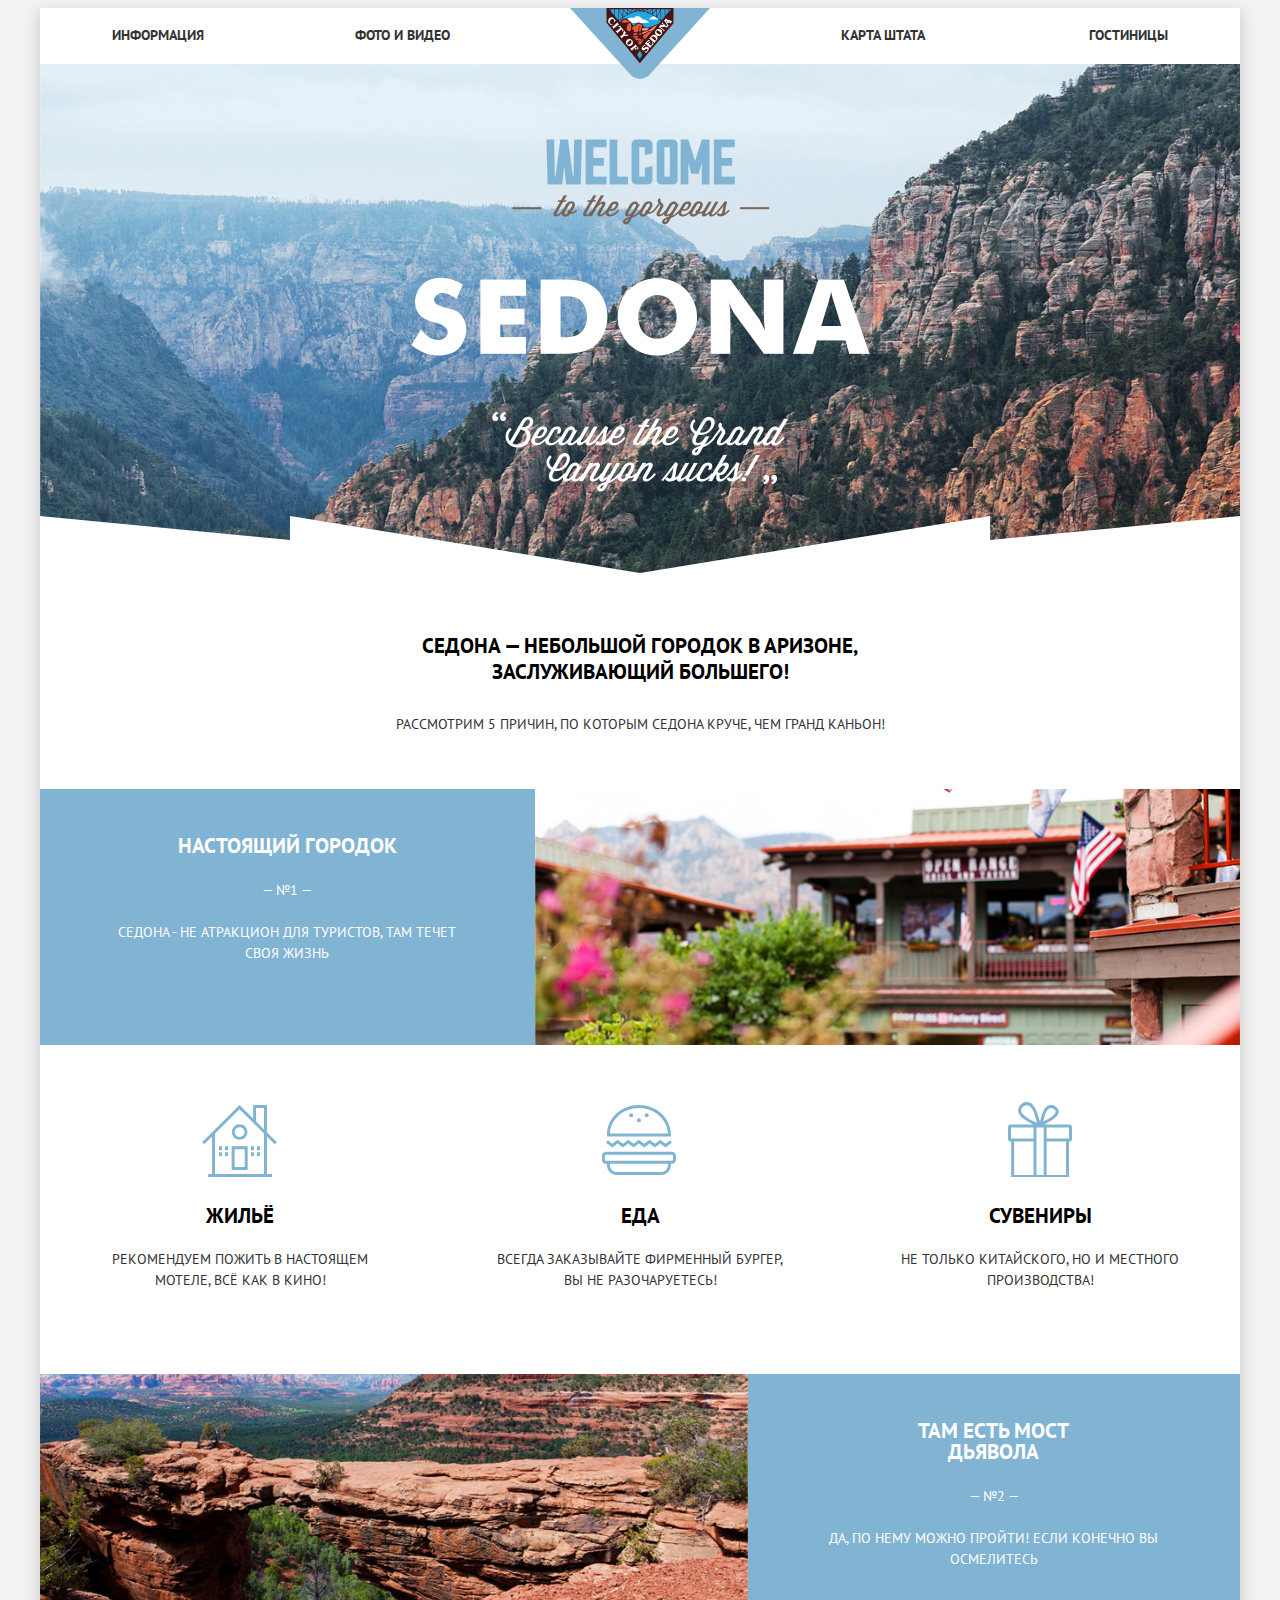
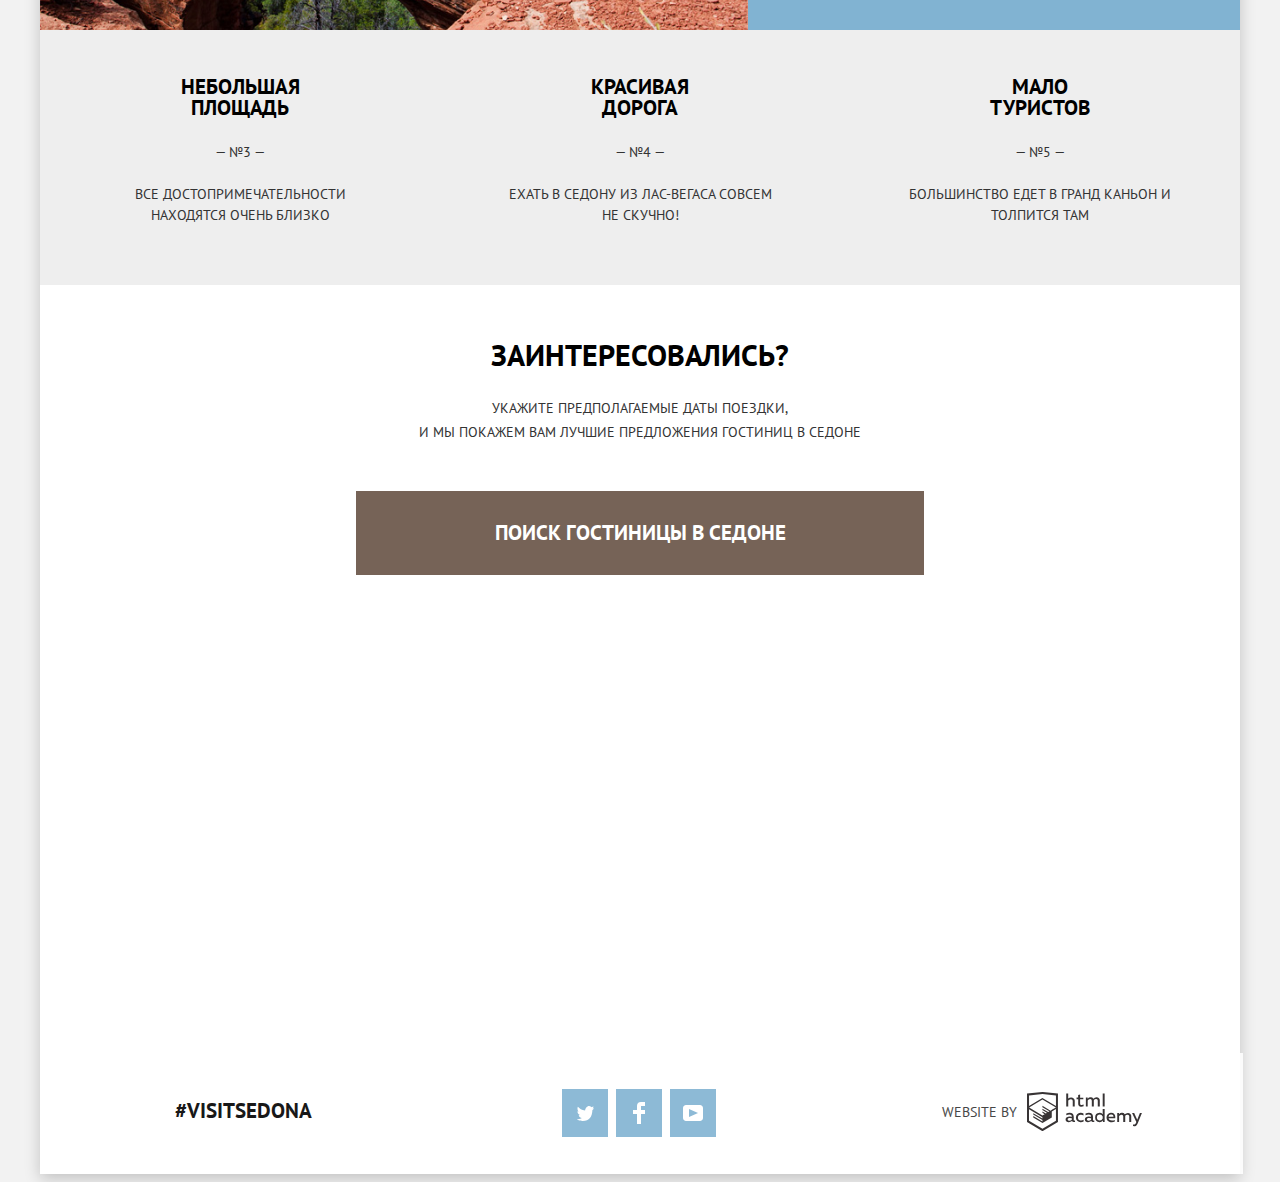
==== index.html @ 9e3f9794 "Версия для предзащиты" ====
<!DOCTYPE html>
<html lang="ru">
<head>
  <meta charset="utf-8">
  <title>HTML Academy: Седона</title>
  <link href="https://fonts.googleapis.com/css?family=PT+Sans" rel="stylesheet">
  <link rel="stylesheet" href="https://necolas.github.io/normalize.css/8.0.1/normalize.css">
  <link rel="stylesheet" href="css/style.css">
</head>

<body>
  <div class="main-wrapper">

    <header class="main-header">
      <div class="header-top">
        <a  class="logo" >
          <img src="img/logo.svg" width="140" height="71" alt="Логотип: CITY OF SEDONA">
        </a>
        <nav class="main-menu">
          <ul class="main-menu-items">
            <li><a href="information.html">Информация</a></li>
            <li><a href="fotos-videos.html">Фото и видео</a></li>
            <li><a href="state-map.html">Карта штата</a></li>
            <li><a href="catalog.html">Гостиницы</a></li>
          </ul>
        </nav>
      </div>
    </header>

    <main>
      <h1 class="visually-hidden">Туристическая Седона</h1>
      <section class="welcome" >
        <div class="welcome-wrapper">
        </div>
        <div class="welcome-text">
          <h2>Седона — небольшой городок в Аризоне, <br> заслуживающий большего!  </h2>
          <p class="text">Рассмотрим 5 причин, по которым Седона круче, чем гранд каньон!</p>
        </div>
      </section>

      <section class="advantages">
        <h2 class="visually-hidden">Преимущества</h2>
        <ol class="advantages-list">
          <li >
            <div class="advantages-item-special">
              <div class="advantages-text">
                <h3 class="advantages-title">Настоящий городок</h3>
                <p class="text">— №1 —</p>
                <p class="text">Седона - не атракцион для туристов, там течет своя жизнь</p>
              </div>
              <img src="img/layer-10.jpg" alt="Настоящий городок" width="800" height="401">
              <h2 class="visually-hidden">Почему настоящий городок?</h2>
            </div>
            <ul class="features-item-list">
              <li class="features-item">
                <h3 class="features-title features-housing">Жильё</h3>
                <p class="text">Рекомендуем пожить в настоящем мотеле, всё как в кино!</p>
              </li>
              <li class="features-item">
                <h3 class="features-title features-food">Еда</h3>
                <p class="text">Всегда заказывайте фирменный бургер, вы не разочаруетесь!</p>
              </li>
              <li class="features-item">
                <h3 class="features-title features-souvenirs">Сувениры</h3>
                <p class="text">Не только китайского, но и местного производства!</p>
              </li>
            </ul>
          </li>
          <li class="advantages-item-special">
            <div class="advantages-text">
              <h3 class="advantages-title">Там есть Мост дьявола</h3>
              <p class="text">— №2 —</p>
              <p class="text">Да, по нему можно пройти! Если конечно вы осмелитесь</p>
            </div>
            <img src="img/layer-5.jpg" alt="Мост дьявола" width="800" height="401">
          </li>
          <li class="advantages-item">
            <div class="advantages-text">
              <h3 class="advantages-title">Небольшая площадь</h3>
              <p class="text">— №3 —</p>
              <p class="text">Все достопримечательности находятся очень близко</p>
            </div>
          </li>
          <li class="advantages-item">
            <div class="advantages-text">
              <h3 class="advantages-title">Красивая дорога</h3>
              <p class="text">— №4 —</p>
              <p class="text">Ехать в Седону из Лас-Вегаса совсем не скучно!</p>
            </div>
          </li>
          <li class="advantages-item">
            <div class="advantages-text">
              <h3 class="advantages-title">Мало туристов</h3>
              <p class="text">— №5 —</p>
              <p class="text">Большинство едет в Гранд Каньон и толпится там</p>
            </div>
          </li>
        </ol>
      </section>

      <section class="order">
        <h2 class="visually-hidden">Форма заказа</h2>
        <div class="order-info">
          <b>Заинтересовались?</b>
          <p class="text">Укажите предполагаемые даты поездки, <br>и мы покажем вам лучшие предложения гостиниц в седоне</p>
        </div>
        <a href="hotels.html" class="btn-order"> Поиск гостиницы в Седоне</a>

        <form class="search"  method="get">
          <div class="date-select">
            <label for="arrival-date"> Дата заезда:</label>
            <p class="select-area">
              <input type="text" id="arrival-date" name="arrival" value="" placeholder="24 апреля 2017" >
              <button type="button" name="calendar">
                <svg xmlns="http://www.w3.org/2000/svg" width="21" height="22" viewBox="0 0 21 22"><path d="M19.251 2.025h-2.845V.648c0-.381-.294-.689-.656-.689-.363 0-.656.308-.656.689v1.377h-3.938V.648c0-.381-.294-.689-.655-.689-.363 0-.657.308-.657.689v1.377H5.906V.648c0-.381-.294-.689-.656-.689-.363 0-.657.308-.657.689v1.377H1.75C.784 2.025 0 2.847 0 3.862v16.302C0 21.179.784 22 1.75 22h17.501c.966 0 1.749-.821 1.749-1.836V3.862c0-1.015-.783-1.837-1.749-1.837zm.437 18.139a.448.448 0 0 1-.437.459H1.75a.45.45 0 0 1-.438-.459V3.862a.45.45 0 0 1 .438-.459h2.844v1.378c0 .381.294.689.657.689.362 0 .656-.308.656-.689V3.403h3.938v1.378c0 .381.294.689.657.689.361 0 .655-.308.655-.689V3.403h3.938v1.378c0 .381.293.689.656.689.362 0 .656-.308.656-.689V3.403h2.845c.241 0 .437.206.437.459v16.302z" fill="#cacaca"/><path d="M4.594 8.225h2.625v2.066H4.594zM4.594 11.668h2.625v2.067H4.594zM4.594 15.112h2.625v2.066H4.594zM9.188 15.112h2.625v2.066H9.188zM9.188 11.668h2.625v2.067H9.188zM9.188 8.225h2.625v2.066H9.188zM13.781 15.112h2.625v2.066h-2.625zM13.781 11.668h2.625v2.067h-2.625zM13.781 8.225h2.625v2.066h-2.625z" fill="#cacaca"/></svg>
              </button>
            </p>
          </div>

          <div class="date-select">
            <label for="departure-date">Дата выезда:</label>
            <p class="select-area">
              <input type="text" id="departure-date" name="departure" value="" placeholder="4 июля 2017">
              <button type="button" name="calendar">
                <svg xmlns="http://www.w3.org/2000/svg" width="21" height="22" viewBox="0 0 21 22"><path d="M19.251 2.025h-2.845V.648c0-.381-.294-.689-.656-.689-.363 0-.656.308-.656.689v1.377h-3.938V.648c0-.381-.294-.689-.655-.689-.363 0-.657.308-.657.689v1.377H5.906V.648c0-.381-.294-.689-.656-.689-.363 0-.657.308-.657.689v1.377H1.75C.784 2.025 0 2.847 0 3.862v16.302C0 21.179.784 22 1.75 22h17.501c.966 0 1.749-.821 1.749-1.836V3.862c0-1.015-.783-1.837-1.749-1.837zm.437 18.139a.448.448 0 0 1-.437.459H1.75a.45.45 0 0 1-.438-.459V3.862a.45.45 0 0 1 .438-.459h2.844v1.378c0 .381.294.689.657.689.362 0 .656-.308.656-.689V3.403h3.938v1.378c0 .381.294.689.657.689.361 0 .655-.308.655-.689V3.403h3.938v1.378c0 .381.293.689.656.689.362 0 .656-.308.656-.689V3.403h2.845c.241 0 .437.206.437.459v16.302z" fill="#cacaca"/><path d="M4.594 8.225h2.625v2.066H4.594zM4.594 11.668h2.625v2.067H4.594zM4.594 15.112h2.625v2.066H4.594zM9.188 15.112h2.625v2.066H9.188zM9.188 11.668h2.625v2.067H9.188zM9.188 8.225h2.625v2.066H9.188zM13.781 15.112h2.625v2.066h-2.625zM13.781 11.668h2.625v2.067h-2.625zM13.781 8.225h2.625v2.066h-2.625z" fill="#cacaca"/></svg>
              </button>
            </p>
          </div>
          <div class="number-column">
            <div class="number-select">
              <label for="adults-number"> Взрослые:</label>
              <p class="select-area adults">
                <button type="button" name="number-mynus">-</button>
                <input type="text" id="adults-number" name="adults" value="" placeholder="2">
                <button type="button" name="number-plus">+</button>
              </p>
            </div>

            <div class="number-select">
              <label for="childs-number"> Дети:</label>
              <p class="select-area">
                <button type="button" name="number-mynus">-</button>
                <input type="text" id="childs-number" name="childs" value="" placeholder="0">
                <button type="button" name="number-plus">+</button>
              </p>
            </div>
          </div>
          <button type="submit" name="search" class="btn-search">Найти</button>
        </form>
      </section>
    </main>

    <footer class="page-footer">
      <div class="map">
        <!-- <img class="map" src="img/map.jpg" alt="Седона на карте" width="1200" height="593"> -->
        <iframe src="https://www.google.com/maps/embed?pb=!1m18!1m12!1m3!1d104770.38018730558!2d-111.86517855273749!3d34.85435832354931!2m3!1f0!2f0!3f0!3m2!1i1024!2i768!4f13.1!3m3!1m2!1s0x872da132f942b00d%3A0x5548c523fa6c8efd!2sSedona%2C+Arizona+86336%2C+Estats+Units+d&#39;Am%C3%A8rica!5e0!3m2!1sca!2ses!4v1544992122012" width="600" height="450"  style="border:0" allowfullscreen></iframe>
      </div>
      <div class="main-footer">
        <div class="footer-left footer">
          <a href="visitsedoma.html">#visitsedona</a>
        </div>
        <div class="footer-center footer">
          <ul class="footer-social">
            <li><a href="https://twitter.com" class="social-btn social-btn-tw"><span class="visually-hidden" >Twitter</span>
            </a></li>
            <li><a href="https://facebook.com" class="social-btn social-btn-fb"><span class="visually-hidden">Facebook</span>
            </a></li>
            <li><a href="https://youtube.com" class="social-btn social-btn-ytb"><span class="visually-hidden">YouTube</span>
            </a></li>
          </ul>
        </div>
        <div class="footer-right footer">
          <span>website by</span> <a href="https://htmlacademy.ru/intensive/htmlcss">
            <span class="visually-hidden">htmlacademy</span>
            <svg id="Layer_3" data-name="Layer 1" xmlns="http://www.w3.org/2000/svg" viewBox="0 0 108.08 36.85"><title>logo-htmlacademy-small1</title><path d="M44.61,26.88a2,2,0,0,0,.55-0.1v1.33a3.25,3.25,0,0,1-1.18.21,1.67,1.67,0,0,1-1.67-1,4.84,4.84,0,0,1-3.14,1.08c-1.51,0-2.91-.83-2.91-2.55,0-2.13,2-2.79,3.71-2.79a11.08,11.08,0,0,1,2.17.25v-0.3c0-1-.76-1.77-2.19-1.77a7.42,7.42,0,0,0-3,.64v-1.7a10.21,10.21,0,0,1,3.19-.55c2.36,0,3.81,1.12,3.81,3.65v3a0.54,0.54,0,0,0,.49.59h0.17Zm-6.44-1.13A1.35,1.35,0,0,0,39.63,27h0.11a3.39,3.39,0,0,0,2.41-1V24.58a9.72,9.72,0,0,0-1.81-.21c-1,0-2.16.33-2.16,1.38h0Zm12.36-6.11a5,5,0,0,1,2.57.64V22a4.08,4.08,0,0,0-2.3-.7,2.75,2.75,0,1,0,0,5.49,5,5,0,0,0,2.43-.64v1.71a6.27,6.27,0,0,1-2.76.57A4.21,4.21,0,0,1,46,24.51q0-.21,0-0.41a4.32,4.32,0,0,1,4.18-4.46h0.38Zm12.17,7.24a2,2,0,0,0,.55-0.1v1.33a3.25,3.25,0,0,1-1.18.21,1.67,1.67,0,0,1-1.67-1,4.84,4.84,0,0,1-3.14,1.08c-1.51,0-2.91-.83-2.91-2.55,0-2.13,2-2.79,3.71-2.79a11.08,11.08,0,0,1,2.17.25v-0.3c0-1-.76-1.77-2.19-1.77a7.42,7.42,0,0,0-3,.64v-1.7a10.21,10.21,0,0,1,3.19-.55c2.36,0,3.81,1.12,3.81,3.65v3a0.54,0.54,0,0,0,.49.59h0.17Zm-6.44-1.13A1.35,1.35,0,0,0,57.73,27h0.11a3.39,3.39,0,0,0,2.41-1V24.58a9.72,9.72,0,0,0-1.81-.21c-1.06,0-2.16.33-2.16,1.38h0ZM73,16V28.2H71.35V26.88a3.88,3.88,0,0,1-3.19,1.54,4.4,4.4,0,0,1,0-8.78,3.81,3.81,0,0,1,3,1.3V16H73Zm-4.53,5.22a2.76,2.76,0,1,0,0,5.52A2.86,2.86,0,0,0,71.15,25V23A2.91,2.91,0,0,0,68.49,21.27ZM79,19.64c3.31,0,4.46,2.68,3.92,5.09H76.7c0.21,1.5,1.67,2.11,3.19,2.11a6.11,6.11,0,0,0,2.64-.59v1.6a7.14,7.14,0,0,1-3,.57C77,28.42,74.78,27,74.78,24a4.18,4.18,0,0,1,4-4.39H79Zm0.09,1.54a2.28,2.28,0,0,0-2.44,2.1v0.06H81.3A2,2,0,0,0,79.13,21.18Zm5.73,7V19.87h1.65v1a3.81,3.81,0,0,1,2.78-1.27A2.86,2.86,0,0,1,91.89,21a4.12,4.12,0,0,1,2.91-1.33A3.06,3.06,0,0,1,98,23V28.2h-1.9V23.05a1.59,1.59,0,0,0-1.42-1.75H94.42a2.8,2.8,0,0,0-2.07,1.12V28.2h-1.9V23.05A1.59,1.59,0,0,0,89,21.31H88.8a3,3,0,0,0-2.21,1.29v5.63H84.86Zm21.31-8.33h1.9l-3.91,9.46c-0.9,2.17-2.09,2.86-3.35,2.86a4.76,4.76,0,0,1-1.1-.14V30.46a2.86,2.86,0,0,0,.85.12c0.9,0,1.58-.64,2.07-1.9l0.17-.42-4-8.4h2l2.86,6.29ZM38.73,1.46V6.22a3.81,3.81,0,0,1,2.7-1.14,3.25,3.25,0,0,1,3.44,3.4v5.15H43V8.72a1.81,1.81,0,0,0-1.61-2h-0.3a2.93,2.93,0,0,0-2.32,1.39v5.52h-1.9V1.46h1.9ZM49.94,2.31v3h3V6.91h-3v3.81c0,1.1.5,1.46,1.58,1.46a4.49,4.49,0,0,0,1.69-.33v1.6A6.8,6.8,0,0,1,51,13.8a2.55,2.55,0,0,1-2.86-2.74V6.89H46.58V5.26h1.5V2.74Zm5.4,11.31V5.28H57v1A3.81,3.81,0,0,1,59.77,5a2.86,2.86,0,0,1,2.6,1.33A4.12,4.12,0,0,1,65.28,5,3.06,3.06,0,0,1,68.44,8.4v5.21h-1.9V8.46a1.59,1.59,0,0,0-1.42-1.75H64.89a2.8,2.8,0,0,0-2.07,1.12v5.78h-1.9V8.46A1.59,1.59,0,0,0,59.5,6.71H59.27A3,3,0,0,0,57.06,8v5.63H55.34ZM71.17,1.45H73V13.6H71.17V1.45ZM14.71,0H14.55L0,1.54V28.21l14.55,8.66,14.55-8.66V1.54Zm12.5,27.1L14.55,34.64,1.9,27.12V16.18l12.59,7.5V25L5.86,19.9v1.31l8.68,5.21v1.39L5.87,22.65V24l8.68,5.21,8.75-5.24V18.31L27.2,16V27.12Zm0-12.53-3.48,2-1.6,1L14.51,13v1.31L21,18.23H21l-0.14.09-1,.54-5.37-3.2V17l4.24,2.52-1,.67-3.2-1.9v1.31l2.1,1.24L14.5,22.1,2,14.65,14.51,7.11Zm0-1.32L14.49,5.76,1.91,13.25v-10L14.56,1.92,27.21,3.25v10h0Z" transform="translate(0 -0.02)" fill="#231f20"/></svg>
          </a>
        </div>
      </div>
    </footer>

  </div>
  <script src="js/script.js"> </script>

</body>
</html>
---- css/style.css ----
body{

  padding: 0;

  font-family: 'PT Sans', Arial, sans-serif;
  font-size: 14px;
  line-height: 21px;
  color: #333333;
  text-transform: uppercase;
  text-align: center;

  background-color: #f2f2f2;
}

img {
  max-width: 100%;
  height: auto;
}

a{
  text-decoration: none;
}

.visually-hidden:not(:focus):not(:active),
input[type="checkbox"].visually-hidden,
input[type="radio"].visually-hidden {
  position: absolute;

  width: 1px;
  height: 1px;
  margin: -1px;
  border: 0;
  padding: 0;

  white-space: nowrap;

  -webkit-clip-path: inset(100%);

  clip-path: inset(100%);
  clip: rect(0 0 0 0);
  overflow: hidden;
}

.main-wrapper{
  width: 1200px;
  margin: 0 auto;
  padding: 0;

  background-color: white;
  -webkit-box-shadow: 0px 5px 15px 0 rgba(0, 1, 1, 0.2);
  box-shadow: 0px 5px 15px 0 rgba(0, 1, 1, 0.2);
}

.header-top{
  position: relative;
}

.logo{
  position:absolute;
  top: 0;
  left: 530px;
  z-index: 3;

  display: block;
}

.main-menu{
  margin: 0;

  line-height: 26px;
  font-weight: bold;
  color: #333333;
}

.main-menu-items {
  display: -webkit-box;
  display: -ms-flexbox;
  display: flex;
  -webkit-box-orient: horizontal;
  -webkit-box-direction: normal;
  -ms-flex-direction: row;
  flex-direction: row;
  -webkit-box-pack: justify;
  -ms-flex-pack: justify;
  justify-content: space-between;
  -ms-flex-wrap: wrap;
  flex-wrap: wrap;

  margin: 0;
  padding-left: 0;

  list-style: none;
}

.main-menu-items a{
  display:block;

  padding-top: 14px;
  padding-bottom:16px;

  color: #333333;

}
.main-menu-items li{
  width: 228px;}

  .main-menu-items li:first-child{
    margin-left: 72px;
  }

  .main-menu-items li:first-child,
  .main-menu-items li:nth-child(2){
    text-align: left;
  }

  .main-menu-items li:nth-child(2){
    margin-right: 50px;
  }

  .main-menu-items li:nth-child(3){
    margin-left: 50px;
  }

  .main-menu-items li:nth-child(3),
  .main-menu-items li:last-child{
    text-align: right;
  }

  .main-menu-items li:last-child{
    margin-right: 72px;
  }

  .main-menu-items a:hover,
  .main-menu-items a:focus{
    color: #81b3d2;
    outline: none;
  }

  .main-menu-items a.active-page{
    color: #766357;
  }

  .welcome-wrapper {
    position: relative;

    display: -webkit-box;

    display: -ms-flexbox;

    display: flex;
    -webkit-box-orient: vertical;
    -webkit-box-direction: normal;
    -ms-flex-direction: column;
    flex-direction: column;
    -webkit-box-pack: end;
    -ms-flex-pack: end;
    justify-content: flex-end;
    -ms-flex-wrap: wrap;
    flex-wrap: wrap;
    margin: 0;
    padding: 0;
    width: auto;
    height: 509px;

    background-image: url("../img/polygon.svg"), url("../img/welcome.png"), url("../img/background-photo.jpg");
    background-position: 0 452px, center 75px, 0 -80px;
    background-repeat: no-repeat;
    background-color: #81b3d2;;
  }

  .welcome-text{
    display: block;

    padding-top: 43px;
    padding-bottom: 38px;
    width: 100%;

    background-color: #ffffff;
  }

  .welcome h2{
    padding: 0 40px;
    margin-bottom: 26px;

    font-size: 21px;
    font-weight: bold;
    line-height: 26px;
    color: #000000;
  }

  .welcome p{
    display: block;

    line-height: 26px;
  }

  .advantages-list{
    display: -webkit-box;
    display: -ms-flexbox;
    display: flex;
    -webkit-box-pack: justify;
    -ms-flex-pack: justify;
    justify-content: space-between;
    -ms-flex-wrap: wrap;
    flex-wrap: wrap;
    margin:0;
    padding: 0;

    list-style: none;
  }

  .advantages-item{
    width: 400px;

    list-style: none;
    background-color: #eeeeee;
  }

  .advantages-text{
    padding: 25px 60px 38px ;
  }

  .advantages-text p{
    padding-bottom: 7px;
  }

  .advantages-item-special .advantages-text{
    padding-bottom:5px;

    color: #ffffff;

    background-color: #81b3d2;

  }
  .advantages-item-special {
    display: -webkit-box;
    display: -ms-flexbox;
    display: flex ;
    -webkit-box-pack: start;
    -ms-flex-pack: start;
    justify-content: flex-start;
    -webkit-box-orient: horizontal;
    -webkit-box-direction: reverse;
    -ms-flex-direction: row-reverse;
    flex-direction: row-reverse;
    width: 100%;
    margin:0;
    padding: 0;
  }

  .advantages-item-special:first-child{
    -webkit-box-orient: horizontal;
    -webkit-box-direction: normal;
    -ms-flex-direction: row;
    flex-direction: row;
    /* special for IE11 */
    width: 1200px;
  }

  .advantages-item-special img{
    -o-object-fit: cover;
    object-fit: cover;
    width: 800px;
    height: 256px;

  }
  .advantages-title{
    padding-left: 65px;
    padding-right: 65px;
    padding-bottom: 3px;

    font-size: 21px;
    font-weight: bold;
    text-align: center;
  }

  .advantages-item .advantages-title{
    color: #000000;
  }

  .features-item-list{
    display: -webkit-box;
    display: -ms-flexbox;
    display: flex ;
    -webkit-box-pack: justify;
    -ms-flex-pack: justify;
    justify-content: space-between;
    width:1200px;
    padding: 0;
    margin:0;

    list-style: none;
    background-color: #ffffff;
  }

  .features-item{
    position: relative;

    width: 400px;
    padding: 50px;
    padding-top: 139px;
    padding-bottom: 69px;

    background-color: #ffffff;
  }


  .features-title:before{
    content: "";
    position: absolute;
    left: 162px;
    top: 60px;

    width: 76px;
    height: 75px;
  }

  .features-housing:before{
    background-image: url(../img/icon-1.svg);
    background-repeat: no-repeat;
  }

  .features-food:before{
    background-image: url(../img/icon-3.svg);
    background-repeat: no-repeat;
  }

  .features-souvenirs::before{
    left: 168px;
    top: 57px;

    background-image: url(../img/icon-2.svg);
    background-repeat: no-repeat;
  }
  .features-title{
    padding-bottom: 2px;

    font-size: 21px;
    font-weight: bold;
    color: #000000;
  }

  .order{
    display: -webkit-box;
    display: -ms-flexbox;
    display: flex;
    -webkit-box-orient: vertical;
    -webkit-box-direction: normal;
    -ms-flex-direction: column;
    flex-direction: column;
    -webkit-box-align: center;
    -ms-flex-align: center;
    align-items: center;

    position: relative;
  }

  .order-info b{
    display:block;
    margin-top: 52px;
    margin-bottom: 23px;

    font-size: 30px;
    line-height: 36px;
    color: #000000;
  }

  .order-info p{
    margin-bottom: 47px;

    line-height: 24px;
  }

  .btn-order{
    display: block;
    width: 568px;
    padding: 29px 0;

    color: #ffffff;
    font-size: 21px;
    font-weight: bold;
    line-height: 26px;
    text-transform: uppercase;

    background-color: #766357;
    border-style: none;
  }

  .btn-order:hover,
  .btn-order:focus{
    background-color: #604e43;
    outline: none;
  }

  .btn-order:active{
    background-color: #503e33;
    outline: none;
  }

  .search{
    display: none;
    position: absolute;
    z-index:2;
    top: 100%;
    left: calc(50% - 285px);

    width: 458px;
    padding: 55px;
    padding-top: 40px;
    margin: 0;

    text-align: left;

    background-color: #ffffff;
    -webkit-box-shadow: 0px 7px 15px 0 rgba(0, 1, 1, 0.15);
    box-shadow: 0px 7px 15px 0 rgba(0, 1, 1, 0.15);
  }

  .search-show{
    display: block;
  }

  .number-column{
    display: -webkit-box;
    display: -ms-flexbox;
    display: flex;
    -webkit-box-pack: justify;
    -ms-flex-pack: justify;
    justify-content: space-between;
  }

  .date-select,
  .number-select{
    display: -webkit-box;
    display: -ms-flexbox;
    display: flex;
    -webkit-box-pack: justify;
    -ms-flex-pack: justify;
    justify-content: space-between;
    -webkit-box-align: baseline;
    -ms-flex-align: baseline;
    align-items: baseline;
  }

  .select-area{
    position: relative;

    -webkit-box-flex: 1;

    -ms-flex-positive: 1;

    flex-grow: 1;

    background-color: #f2f2f2;
    border-style: none;
  }

  .select-area.adults{
    margin-left:15px;
  }

  .search label{
    padding:0;
    margin:0;
    padding-right: 24px;

    color: #000000;
    font-weight: bold;
    line-height: 26px;
  }

  .date-select input,
  .number-select input{
    padding: 10px 0;

    color: #000000;
    font-weight: bold;
    text-transform: uppercase;

    background-color: #f2f2f2;
    border: 2px solid #f2f2f2;
  }

  .date-select input{
    width: 95%;
    padding-left: 15px;

  }

  .number-select input{
    width: 22px;
    padding-left: 15px;
    text-align:left;
  }

  input::-webkit-input-placeholder{
    color: #000000;
    font-weight: bold;
    text-transform: uppercase;
  }
  input:-ms-input-placeholder{
    color: #000000;
    font-weight: bold;
    text-transform: uppercase;
  }
  input::-ms-input-placeholder{
    color: #000000;
    font-weight: bold;
    text-transform: uppercase;
  }

  input::placeholder{
    color: #000000;
    font-weight: bold;
    text-transform: uppercase;
  }

  .date-select input:hover{
    color: #000000;
    font-weight: bold;

    background-color: #ebebeb;
    border: 2px solid #ebebeb;
    outline: none;
  }

  .date-select input:focus{
    color: #000000;
    font-weight: bold;

    background-color: #ffffff;
    border: 2px solid #e5e5e5;
    outline: none;
  }

  .number-select input:focus{
    outline: none;
  }

  .search button[name="calendar"]{
    position: absolute;
    right: 10px;
    top: 7px;

    padding: 0;
    margin: 0;

    border: none;

  }
  .search button[name="calendar"]:hover,
  .search button[name="calendar"]:focus,
  .search button[name="calendar"]:active{
    outline: none;
  }

  .search button[name="calendar"]:hover path,
  .search button[name="calendar"]:focus path{
    fill: #000000;
  }
  .search button[name="calendar"]:active path{
    fill: #81b3d2;
  }

  .search button[name="search"]{
    width: 458px;
    min-height: 58px;
    margin-top: 39px;

    color: #ffffff;
    font-weight: bold;
    font-size: 21px;
    line-height: 26px;
    text-align: center;
    text-transform: uppercase;

    background-color: #81b3d2;
    border-style: none;
  }

  .search button[name="search"]:focus,
  .search button[name="search"]:hover{
    background-color: #669ec0;
  }

  .search button[name="search"]:active{
    color: rgba(255, 255, 255, 0.3);

    background-color: #5496bd;
  }
  .number-select button{
    width: 34px;
    height: 28px;
    margin: 0;
    padding: 0;

    font-size: 0;

    border: none;
  }

  button[name="number-plus"],
  button[name="number-mynus"]
  {
    border: none;
    outline:none;
    background-color: #f2f2f2;
  }

  button[name="number-mynus"]::before{
    content: "";
    position: absolute;
    left: 14px;
    top: 19px;

    width: 10px;
    height: 3px;

    background-color:  #cacaca;
  }

  button[name="number-plus"]::before,
  button[name="number-plus"]::after{
    content: "";
    position: absolute;
    left: 89px;
    top: 19px;

    width: 10px;
    height: 2px;

    background-color:  #cacaca;
  }

  button[name="number-plus"]::before{
    -webkit-transform: rotate(90deg);
    -ms-transform: rotate(90deg);
    transform: rotate(90deg);
  }

  button[name="number-plus"]:hover::before,
  button[name="number-plus"]:hover::after,
  button[name="number-plus"]:focus::before,
  button[name="number-plus"]:focus::after,
  button[name="number-mynus"]:hover::before,
  button[name="number-mynus"]:focus::before{
    background-color: #000000;
  }

  button[name="number-plus"]:active::before,
  button[name="number-plus"]:active::after,
  button[name="number-mynus"]:active::before{
    background-color: #81b3d2;
  }

  .page-footer{
    display: -webkit-box;
    display: -ms-flexbox;
    display: flex;
    -webkit-box-orient: vertical;
    -webkit-box-direction: normal;
    -ms-flex-direction: column;
    flex-direction: column;
    position: relative;
  }

  .page-footer iframe{
    width: 1200px;
    height: 593px;
  }

  .inner .map{
    display: none;
  }

  .main-footer {
    position: absolute;
    z-index: 2;
    bottom: 0;

    display: -webkit-box;

    display: -ms-flexbox;

    display: flex;
    -webkit-box-pack: justify;
    -ms-flex-pack: justify;
    justify-content: space-between;
    background-color: #ffffff;
    opacity:0.9;
  }

  .inner .main-footer{
    position: relative;
  }
  .page-footer img{
    position: relative;
    z-index: 1;
  }

  .footer{
    width: 420px;
    padding: 0;

    background-color: #ffffff;
  }

  .footer-left{
    padding-right:62px;
  }

  .footer-left a{
    display: block;
    padding-top:45px;
    padding-bottom: 50px;
    padding-right: 13px;

    color: #000000;
    line-height: 26px;
    font-size: 21px;
    font-weight: bold;
  }

  .footer-center ul{
    display: -webkit-box;
    display: -ms-flexbox;
    display: flex;
    -ms-flex-wrap: wrap;
    flex-wrap: wrap;
    -webkit-box-pack: justify;
    -ms-flex-pack: justify;
    justify-content: space-between;
    -webkit-box-align: center;
    -ms-flex-align: center;
    align-items: center;
    width: 154px;
    margin: 0;
    padding-top: 36px;
  }

  .footer-center li{
    width: 46px;
    padding:0;
    margin:0;

    list-style: none;
  }

  .social-btn{
    content:"";

    display: -webkit-box;

    display: -ms-flexbox;

    display: flex;
    -webkit-box-align: center;
    -ms-flex-align: center;
    align-items: center;
    -webkit-box-pack: center;
    -ms-flex-pack: center;
    justify-content: center;
    width: 46px;
    height: 48px;

    background-color: #81b3d2;
  }

  .social-btn-tw{
    background-image: url(../img/twitter.svg);
    background-repeat: no-repeat;
    background-position: center;
  }

  .social-btn-fb{
    background-image: url(../img/fb-icon.svg);
    background-repeat: no-repeat;
    background-position: center;
  }

  .social-btn-ytb{
    background-image: url(../img/youtube.svg);
    background-repeat: no-repeat;
    background-position: center;
  }

  .social-btn:hover,
  .social-btn:focus{
    background-color: #669ec0;}

    .social-btn:active{
      background-color: #5496bd;
      opacity: 0.3;
    }

    .footer-right{
      display: -webkit-box;
      display: -ms-flexbox;
      display: flex;
      -webkit-box-pack: justify;
      -ms-flex-pack: justify;
      justify-content: space-between;
      -webkit-box-align: center;
      -ms-flex-align: center;
      align-items: center;
      max-width: 200px;
      padding-top:33px;
      padding-bottom: 36px;
      padding-right: 101px;
    }

    .footer-right span{
      display:block;

      line-height: 26px;
    }

    .footer-right a{
      display: block;
      width: 115px;
      height: 41px;
    }

    .footer-right a:hover path,
    .footer-right a:focus path{
      fill: #81b3d2;
    }

    .footer-right a:active path{
      fill: #bdbbbc;
    }

    /* Разметка страницы каталога */
    .inner main{
      text-align: left;}

      .wrapper-inner{
        width: auto;
        min-height: 200px;

        background-image: url("../img/filter-background.jpg");
        background-repeat: no-repeat;
        background-position: 0 -270px;
        background-color: #81b3d2;
      }

      .form-filters {
        display: -webkit-box;
        display: -ms-flexbox;
        display: flex;
        -webkit-box-pack: justify;
        -ms-flex-pack: justify;
        justify-content: space-between;
        -ms-flex-wrap: wrap;
        flex-wrap: wrap;
        padding-top: 27px;
        padding-left: 60px;
        padding-bottom: 0px;
        padding-right: 71px;

        color: #ffffff;
      }

      .filter-list{
        width: 230px;
        padding:0;
        margin:0;
      }

      .filters fieldset{
        border: none;
      }

      .filters legend{
        display: block;
        margin-top:10px;

        font-size: 16px;
        font-weight: bold;
      }

      .filters li{
        list-style: none;
      }

      .filter-column{
        display: -webkit-box;
        display: -ms-flexbox;
        display: flex;
        -webkit-box-pack: justify;
        -ms-flex-pack: justify;
        justify-content: space-between;

        color: #ffffff;
      }

      .filter-option{
        display: block;

        margin-bottom: 24px;
        margin-top: 20px;
      }

      .login-checkbox {
        position: relative;

        padding-left: 40px;

        cursor: pointer;
      }

      .login-checkbox input[type="checkbox"] + .checkbox-indicator {
        position: absolute;
        top: 0;
        left: 0;

        width: 23px;
        height: 23px;

        background-image: url("../img/checkbox-off.svg");
        background-repeat: no-repeat;
      }

      .login-checkbox input[type="checkbox"]:focus + .checkbox-indicator {
        background-image: url("../img/checkbox-off.svg");
        background-repeat: no-repeat;
      }

      .login-checkbox input[type="checkbox"]:checked + .checkbox-indicator{
        width: 27px;

        background-image: url("../img/checkbox-on.svg");
        background-repeat: no-repeat;
      }

      .login-checkbox input[type="checkbox"]:disabled + .checkbox-indicator{
        width: 27px;

        background-image: url("../img/checkbox-off-3.svg");
        background-repeat: no-repeat;
        opacity: 0.5;
      }

      .login-checkbox input[type="checkbox"]:disabled:checked + .checkbox-indicator{
        width: 27px;

        background-image: url("../img/checkbox-on-2.svg");
        background-repeat: no-repeat;
        opacity: 0.5;
      }

      .filter-range {
        width: 318px;

        color: #ffffff;
        text-transform: uppercase;
      }

      .filter-range-title {
        margin-bottom: 10px;

        font-weight: 600;
        font-size: 16px;
        line-height: 21px;
      }

      .price-controls {
        position: relative;

        height: 33px;
        margin-bottom: 19px;

        font-size: 0;

        border: 2px solid #ffffff;
        border-radius: 2px;
      }

      .price-controls::after {
        content: "";
        position: absolute;
        top: 50%;
        left: 50%;

        width: 2px;
        height: 22px;

        background: #ffffff;
        -webkit-transform: translate(-50%, -50%);
        -ms-transform: translate(-50%, -50%);
        transform: translate(-50%, -50%);
      }

      .price-controls label {
        display: inline-block;

        font-size: 14px;
        line-height: 21px;
        vertical-align: top;

        cursor: pointer;
      }

      .price-controls .min-price,
      .price-controls .max-price {
        width: 90px;
        padding-left: 62px;
      }

      .price-controls input {
        width: 50px;
        margin: 0;
        padding-top: 7px;

        color: inherit;
        font: inherit;

        background: none;
        border: none;
      }

      .range-controls {
        position: relative;

        margin-bottom: 32px;
      }

      .range-controls .scale {
        height: 2px;

        background: rgba(255, 255, 255, 0.3);
      }

      .range-controls .bar {
        width: 80%;
        height: 2px;

        background: #ffffff;
      }

      .range-toggle {
        position: absolute;
        top: -9px;

        width: 4px;
        height: 4px;

        background: #ababab;
        border: 8px solid #ffffff;
        border-radius: 50%;
        -webkit-box-shadow: 0 2px 1px 0 rgba(0, 1, 1, 0.2);
        box-shadow: 0 2px 1px 0 rgba(0, 1, 1, 0.2);
        cursor: pointer;
      }

      .range-toggle:hover {
        background: #1c4f80;
      }

      .range-toggle-min {
        left: 0;
      }

      .range-toggle-max {
        left: 80%;
      }

      .btn-transparent {
        display: block;
        margin: 0 auto;
        padding: 6px 33px 6px 35px ;
        margin-right:97px;

        font-size: 14px;
        line-height: 20px;
        color: #ffffff;
        text-transform: uppercase;

        background: transparent;
        border: 2px solid #ffffff;
        border-radius: 2px;
        cursor: pointer;
      }

      .btn-transparent:hover {
        color: #000000;
        background: #ffffff;
      }

      .sorting {
        position: relative;

        display: -webkit-box;

        display: -ms-flexbox;

        display: flex;
        -webkit-box-pack: start;
        -ms-flex-pack: start;
        justify-content: flex-start;
        -webkit-box-align: baseline;
        -ms-flex-align: baseline;
        align-items: baseline;

        color: #000000;
      }

      .sorting b{
        display: block;

        padding: 29px 48px 30px 71px;

        font-size: 21px;
        line-height: 26px;
        color: #000000;
        font-weight: bold;
      }

      .sorting-column{
        display: -webkit-box;
        display: -ms-flexbox;
        display: flex;
        -webkit-box-pack: justify;
        -ms-flex-pack: justify;
        justify-content: space-between;

        font-size: 12px;
        line-height: 18px;
      }

      .sorting-column p{
        margin-right: 28px;
      }

      .sorting-column ul{
        display: -webkit-box;
        display: -ms-flexbox;
        display: flex;
        -webkit-box-pack: justify;
        -ms-flex-pack: justify;
        justify-content: space-between;
        padding: 0;
      }

      .sorting-column li{
        padding-right: 22px;

        list-style: none;
      }

      .sorting-link{
        color: rgba(0, 0, 0, 0.3);
        text-decoration: underline;
        -webkit-text-decoration-style: dotted;
        text-decoration-style: dotted;
        -webkit-text-decoration-color: #81b3d2;
        text-decoration-color: #81b3d2;

        outline: none;
      }

      .sorting-link:hover,
      .sorting-link:focus {
        color: #81b3d2
      }

      .sorting-link:active{
        color: #000000;
        text-decoration: none;
      }

      .sorting-link.current{
        color: #81b3d2;
        text-decoration: none;
      }

      .sorting-column.arrows{
        position: absolute;
        top: 35px;
        right: 74px;
      }

      .sorting-column a{
        display: block;
        padding-left: 12px;
      }

      .sorting-column a path{
        fill: #cacaca;
      }

      .sorting-column a:hover path,
      .sorting-column a:focus path{
        fill: #231F20;
      }

      .sorting-column a:active path{
        fill: #81b3d2;
      }

      .sorting-column .current path{
        fill:#81b3d2;
      }

      .items-list ul{
        padding: 0;
        margin: 0;
      }

      .items-list li.item {
        list-style: none;
        border-top: 1px solid #f2f2f2;
      }

      .items-list li.item:last-child{
        border-bottom: 1px solid #f2f2f2;
      }

      .item{
        position:relative;

        display: -webkit-box;

        display: -ms-flexbox;

        display: flex;
        -webkit-box-pack: start;
        -ms-flex-pack: start;
        justify-content: flex-start;
        -webkit-box-align: start;
        -ms-flex-align: start;
        align-items: flex-start;
      }

      .item-img{
        padding:30px;
        padding-left:72px;
      }

      .item-block{
        display:-webkit-box;
        display:-ms-flexbox;
        display:flex;
        -ms-flex-wrap:wrap;
        flex-wrap:wrap;
        -ms-flex-line-pack: start;
        align-content: flex-start;
        padding-top: 25px;
        width:300px;
      }

      .item-row{
        display:-webkit-box;
        display:-ms-flexbox;
        display:flex;
        -webkit-box-pack: justify;
        -ms-flex-pack: justify;
        justify-content: space-between;
        -webkit-box-align: baseline;
        -ms-flex-align: baseline;
        align-items: baseline;
        padding-top: 8px;
        padding-bottom: 13px;
      }

      .item-row p{
        display:block;
        text-align: left;
        min-width: 110px;
        margin:0;
        margin-right: 6px;;
      }

      .item .item-name{
        padding-bottom:0;
        margin-top:20px;

        color: #000000;
        line-height: 26px;
        font-size: 21px;
      }

      .item .item-name:focus,
      .item .item-name:hover{
        color: #81b3d2;
      }

      .item .item-name:active{
        color: rgba(0, 0, 0, 0.3);
      }
      .item .btn{
        display:-webkit-box;
        display:-ms-flexbox;
        display:flex;
        -webkit-box-pack: start;
        -ms-flex-pack: start;
        justify-content: flex-start;
      }

      .item .btn-more,
      .item .btn-book{
        display:inline-block;
        vertical-align: middle;
        padding-left: 17px;
        padding-right: 17px;
        padding-top: 4px;
        padding-bottom: 4px;
        margin-right: 6px;
        min-width: 110px;

        color: #ffffff;
        font-weight: bold;
        text-align:center;

        background-color: #81b3d2;
      }

      .item .btn-more{
        width:110px;
        padding: 0;
      /* special for IE11 */
      }

      .item .btn-book{
        background-color: #766357;
      }

      .item .btn-more:focus,
      .item .btn-more:hover{
        background-color: #669ec0;
      }

      .item .btn-more:active{
        color: rgba(255, 255, 255, 0.3);

        background-color: #5496bd;
      }

      .item .btn-book:focus,
      .item .btn-book:hover{
        background-color: #604e43;
      }

      .item .btn-book:active{
        color: rgba(255, 255, 255, 0.3);

        background-color: #503e33;
      }

      .item-block .rating{
        position:absolute;
        right: 73px;
        top: 29px;

        display:-webkit-box;

        display:-ms-flexbox;

        display:flex;
        -webkit-box-orient: vertical;
        -webkit-box-direction: normal;
        -ms-flex-direction: column;
        flex-direction: column;
        -ms-flex-line-pack: justify;
        align-content: space-between;
      }

      .item-stars{
        margin-bottom: 29px;
      }

      .stars{
        display: -webkit-box;
        display: -ms-flexbox;
        display: flex;
        -webkit-box-pack: end;
        -ms-flex-pack: end;
        justify-content: flex-end;
        margin: 0;
        padding-left: 0;

        list-style: none;
      }

      .stars li{
        list-style: none;
        border-style: none;
      }

      .stars img{
        padding-left:5px;
      }

      .item-rating{
        padding: 3px 11px 3px 16px;

        color:#666666;

        background-color: #f2f2f2;
        border: none;
      }
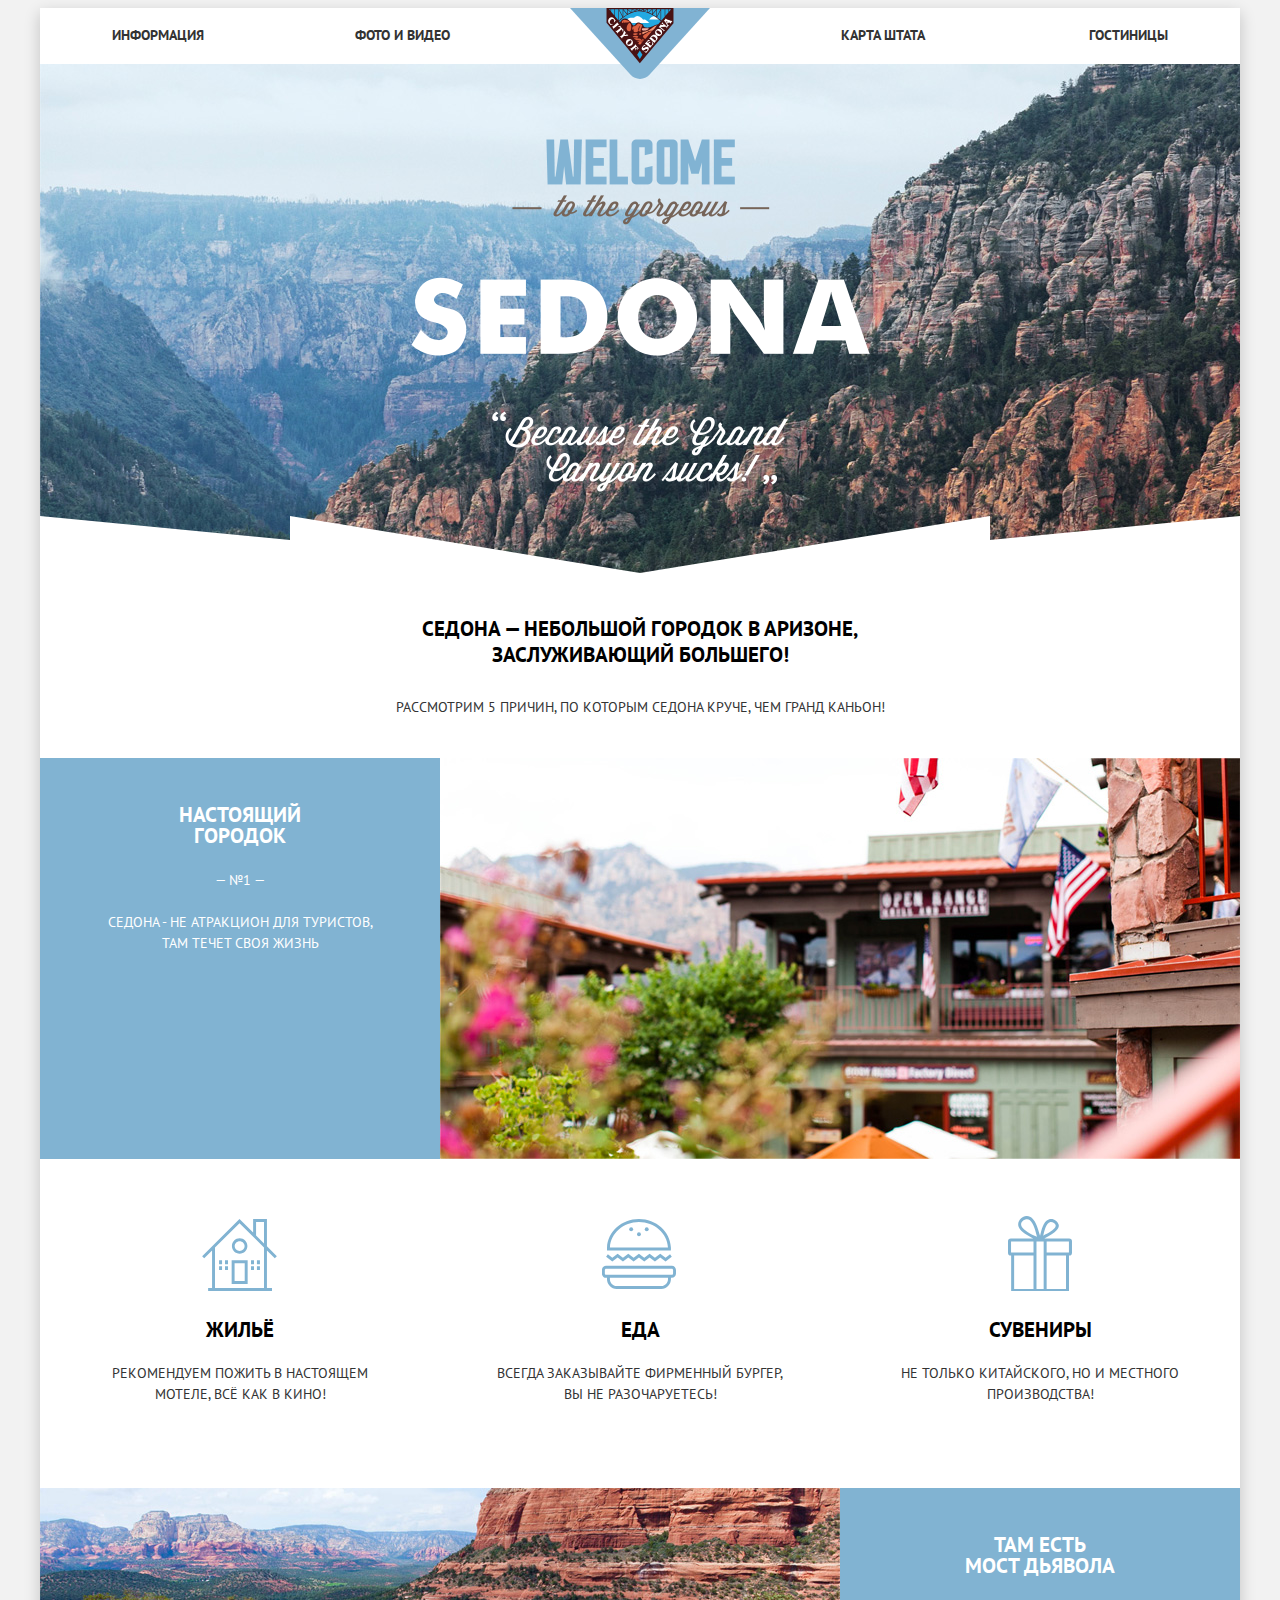
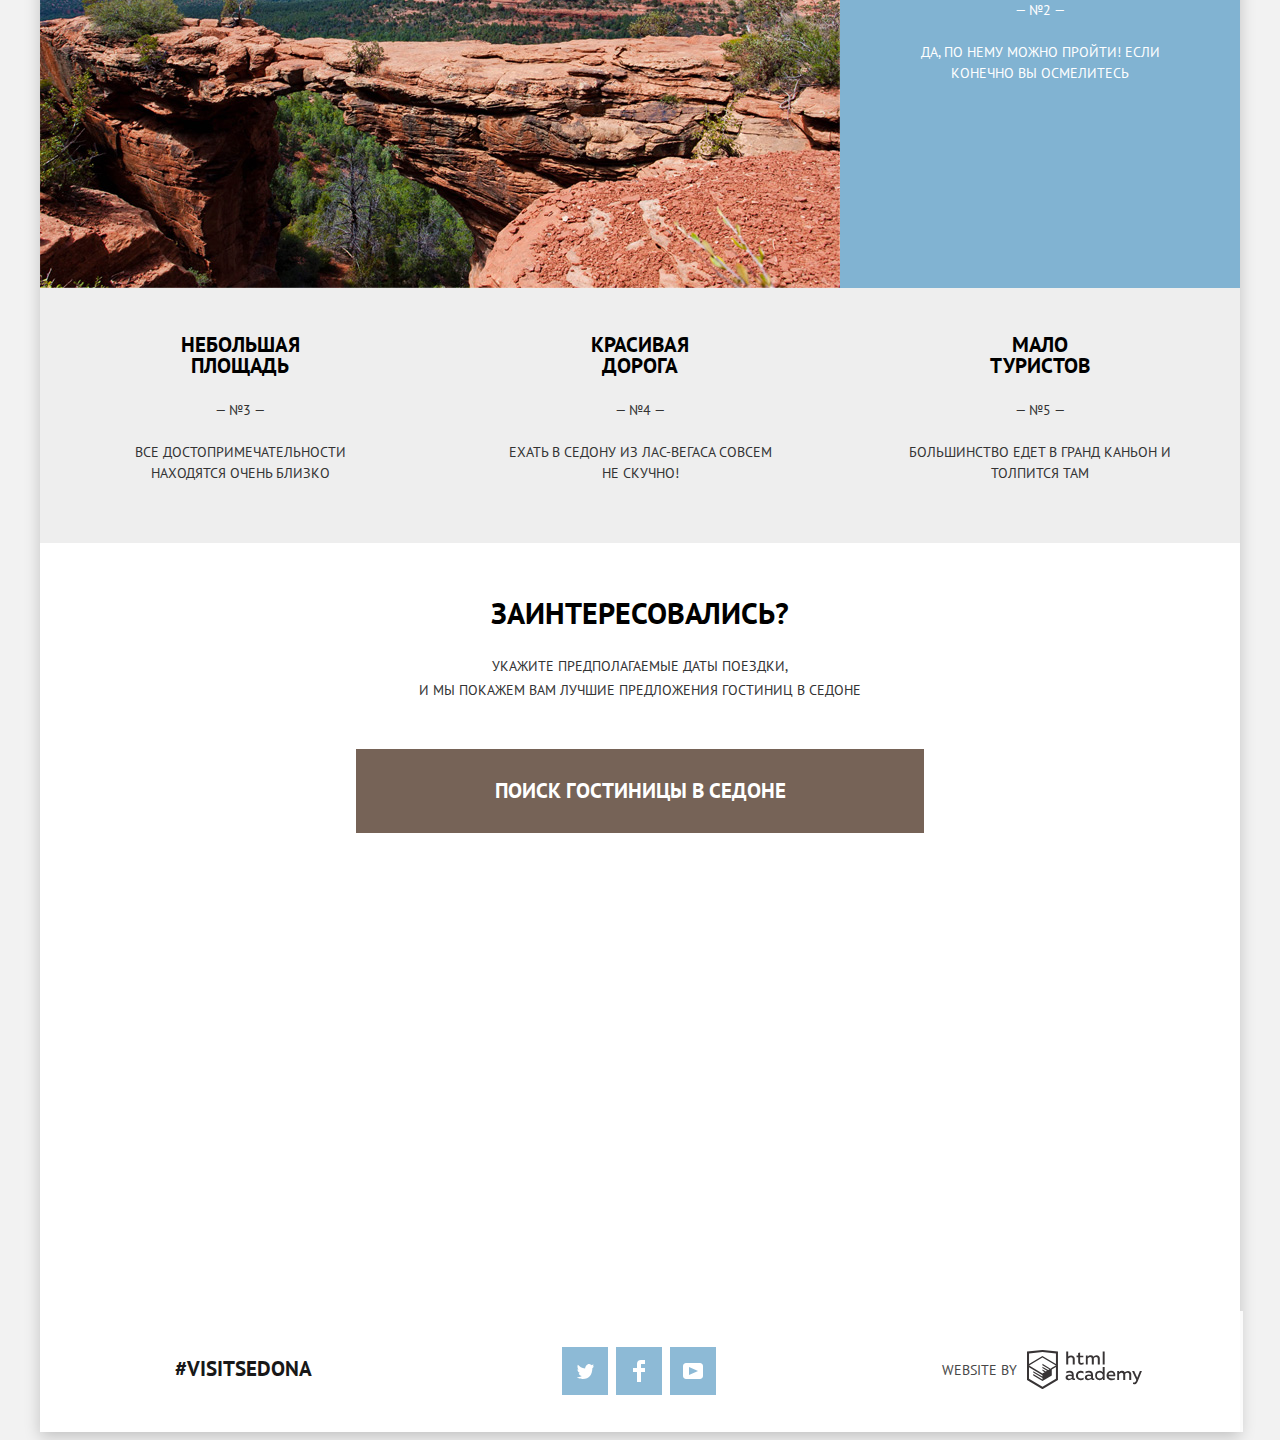
==== commit 1127e99d: "Добавлен контейнер для текста" ====
--- a/index.html
+++ b/index.html
@@ -33,8 +33,8 @@
         <div class="welcome-wrapper">
         </div>
         <div class="welcome-text">
-          <h2>Седона — небольшой городок в Аризоне, <br> заслуживающий большего!  </h2>
-          <p class="text">Рассмотрим 5 причин, по которым Седона круче, чем гранд каньон!</p>
+          <h2 class="container">Седона — небольшой городок в Аризоне, <br> заслуживающий большего!  </h2>
+          <p class="container">Рассмотрим 5 причин, по которым Седона круче, чем гранд каньон!</p>
         </div>
       </section>
 
@@ -101,8 +101,8 @@
       <section class="order">
         <h2 class="visually-hidden">Форма заказа</h2>
         <div class="order-info">
-          <b>Заинтересовались?</b>
-          <p class="text">Укажите предполагаемые даты поездки, <br>и мы покажем вам лучшие предложения гостиниц в седоне</p>
+          <b class="container">Заинтересовались?</b>
+          <p class="container">Укажите предполагаемые даты поездки, <br>и мы покажем вам лучшие предложения гостиниц в седоне</p>
         </div>
         <a href="hotels.html" class="btn-order"> Поиск гостиницы в Седоне</a>
 
@@ -179,7 +179,7 @@
     </footer>
 
   </div>
-  <script src="js/script.js"> </script>
+  <script src="js/script.js"></script>
 
 </body>
 </html>
--- a/css/style.css
+++ b/css/style.css
@@ -1,5 +1,4 @@
 body{
-
   padding: 0;
 
   font-family: 'PT Sans', Arial, sans-serif;
@@ -51,6 +50,11 @@
   box-shadow: 0px 5px 15px 0 rgba(0, 1, 1, 0.2);
 }
 
+.container{
+  width: 600px;
+  margin: 0 auto;
+  padding: 0;
+}
 .header-top{
   position: relative;
 }
@@ -203,6 +207,8 @@
     justify-content: space-between;
     -ms-flex-wrap: wrap;
     flex-wrap: wrap;
+    align-items: flex-start;
+    align-content: flex-start;
     margin:0;
     padding: 0;
 
@@ -258,10 +264,9 @@
   }
 
   .advantages-item-special img{
-    -o-object-fit: cover;
     object-fit: cover;
-    width: 800px;
-    height: 256px;
+    min-width: 800px;
+    min-height: 256px;
 
   }
   .advantages-title{
@@ -316,12 +321,12 @@
   }
 
   .features-housing:before{
-    background-image: url(../img/icon-1.svg);
+    background-image: url("../img/icon-1.svg");
     background-repeat: no-repeat;
   }
 
   .features-food:before{
-    background-image: url(../img/icon-3.svg);
+    background-image: url("../img/icon-3.svg");
     background-repeat: no-repeat;
   }
 
@@ -329,7 +334,7 @@
     left: 168px;
     top: 57px;
 
-    background-image: url(../img/icon-2.svg);
+    background-image: url("../img/icon-2.svg");
     background-repeat: no-repeat;
   }
   .features-title{
@@ -396,7 +401,24 @@
     background-color: #503e33;
     outline: none;
   }
-
+/* =============================================== */
+  @keyframes bounce {
+    0% {
+      transform: translateY(-2000px);
+    }
+
+    70% {
+      transform: translateY(30px);
+    }
+
+    90% {
+      transform: translateY(-10px);
+    }
+
+    100% {
+      transform: translateY(0);
+    }
+  }
   .search{
     display: none;
     position: absolute;
@@ -414,10 +436,17 @@
     background-color: #ffffff;
     -webkit-box-shadow: 0px 7px 15px 0 rgba(0, 1, 1, 0.15);
     box-shadow: 0px 7px 15px 0 rgba(0, 1, 1, 0.15);
+
+     /* max-height:0px;
+    overflow:hidden;
+   -webkit-transition:max-height 0.8s linear;
+   -moz-transition:max-height 0.8s linear;
+    transition: max-height 0.8s linear; */
   }
 
   .search-show{
     display: block;
+
   }
 
   .number-column{
@@ -546,19 +575,21 @@
     margin: 0;
 
     border: none;
+    background-color: transparent;
 
   }
   .search button[name="calendar"]:hover,
   .search button[name="calendar"]:focus,
   .search button[name="calendar"]:active{
     outline: none;
-  }
-
-  .search button[name="calendar"]:hover path,
-  .search button[name="calendar"]:focus path{
+
+  }
+
+ button[name="calendar"]:hover path,
+ button[name="calendar"]:focus path{
     fill: #000000;
   }
-  .search button[name="calendar"]:active path{
+ button[name="calendar"]:active path{
     fill: #81b3d2;
   }
 
@@ -767,19 +798,19 @@
   }
 
   .social-btn-tw{
-    background-image: url(../img/twitter.svg);
+    background-image: url("../img/twitter.svg");
     background-repeat: no-repeat;
     background-position: center;
   }
 
   .social-btn-fb{
-    background-image: url(../img/fb-icon.svg);
+    background-image: url("../img/fb-icon.svg");
     background-repeat: no-repeat;
     background-position: center;
   }
 
   .social-btn-ytb{
-    background-image: url(../img/youtube.svg);
+    background-image: url("../img/youtube.svg");
     background-repeat: no-repeat;
     background-position: center;
   }
@@ -877,6 +908,8 @@
 
         font-size: 16px;
         font-weight: bold;
+        color: #ffffff;
+
       }
 
       .filters li{
@@ -901,15 +934,21 @@
         margin-top: 20px;
       }
 
-      .login-checkbox {
+
+
+      .label-checkbox {
         position: relative;
 
         padding-left: 40px;
 
         cursor: pointer;
       }
-
-      .login-checkbox input[type="checkbox"] + .checkbox-indicator {
+      /* .label-checkbox:hover,
+      .label-checkbox:focus, */
+       /* .label-checkbox:active{
+        outline: 2px solid #81b3d2;} */
+
+      .label-checkbox input[type="checkbox"] + .checkbox-indicator {
         position: absolute;
         top: 0;
         left: 0;
@@ -921,32 +960,35 @@
         background-repeat: no-repeat;
       }
 
-      .login-checkbox input[type="checkbox"]:focus + .checkbox-indicator {
+
+      .label-checkbox input[type="checkbox"]:focus + .checkbox-indicator,
+      .label-checkbox input[type="checkbox"]:hover + .checkbox-indicator {
         background-image: url("../img/checkbox-off.svg");
         background-repeat: no-repeat;
-      }
-
-      .login-checkbox input[type="checkbox"]:checked + .checkbox-indicator{
+
+      }
+
+      .label-checkbox input[type="checkbox"]:checked + .checkbox-indicator{
         width: 27px;
 
         background-image: url("../img/checkbox-on.svg");
         background-repeat: no-repeat;
       }
 
-      .login-checkbox input[type="checkbox"]:disabled + .checkbox-indicator{
+      .label-checkbox input[type="checkbox"]:disabled + .checkbox-indicator{
         width: 27px;
 
         background-image: url("../img/checkbox-off-3.svg");
         background-repeat: no-repeat;
-        opacity: 0.5;
-      }
-
-      .login-checkbox input[type="checkbox"]:disabled:checked + .checkbox-indicator{
+
+      }
+
+      .label-checkbox input[type="checkbox"]:disabled:checked + .checkbox-indicator{
         width: 27px;
 
         background-image: url("../img/checkbox-on-2.svg");
         background-repeat: no-repeat;
-        opacity: 0.5;
+
       }
 
       .filter-range {
@@ -1156,7 +1198,7 @@
         -webkit-text-decoration-color: #81b3d2;
         text-decoration-color: #81b3d2;
 
-        outline: none;
+        /* outline: none; */
       }
 
       .sorting-link:hover,
@@ -1310,14 +1352,14 @@
 
         color: #ffffff;
         font-weight: bold;
-        text-align:center;
+        text-align: center;
 
         background-color: #81b3d2;
       }
 
       .item .btn-more{
         width:110px;
-        padding: 0;
+        padding: 4px 0;
       /* special for IE11 */
       }
 
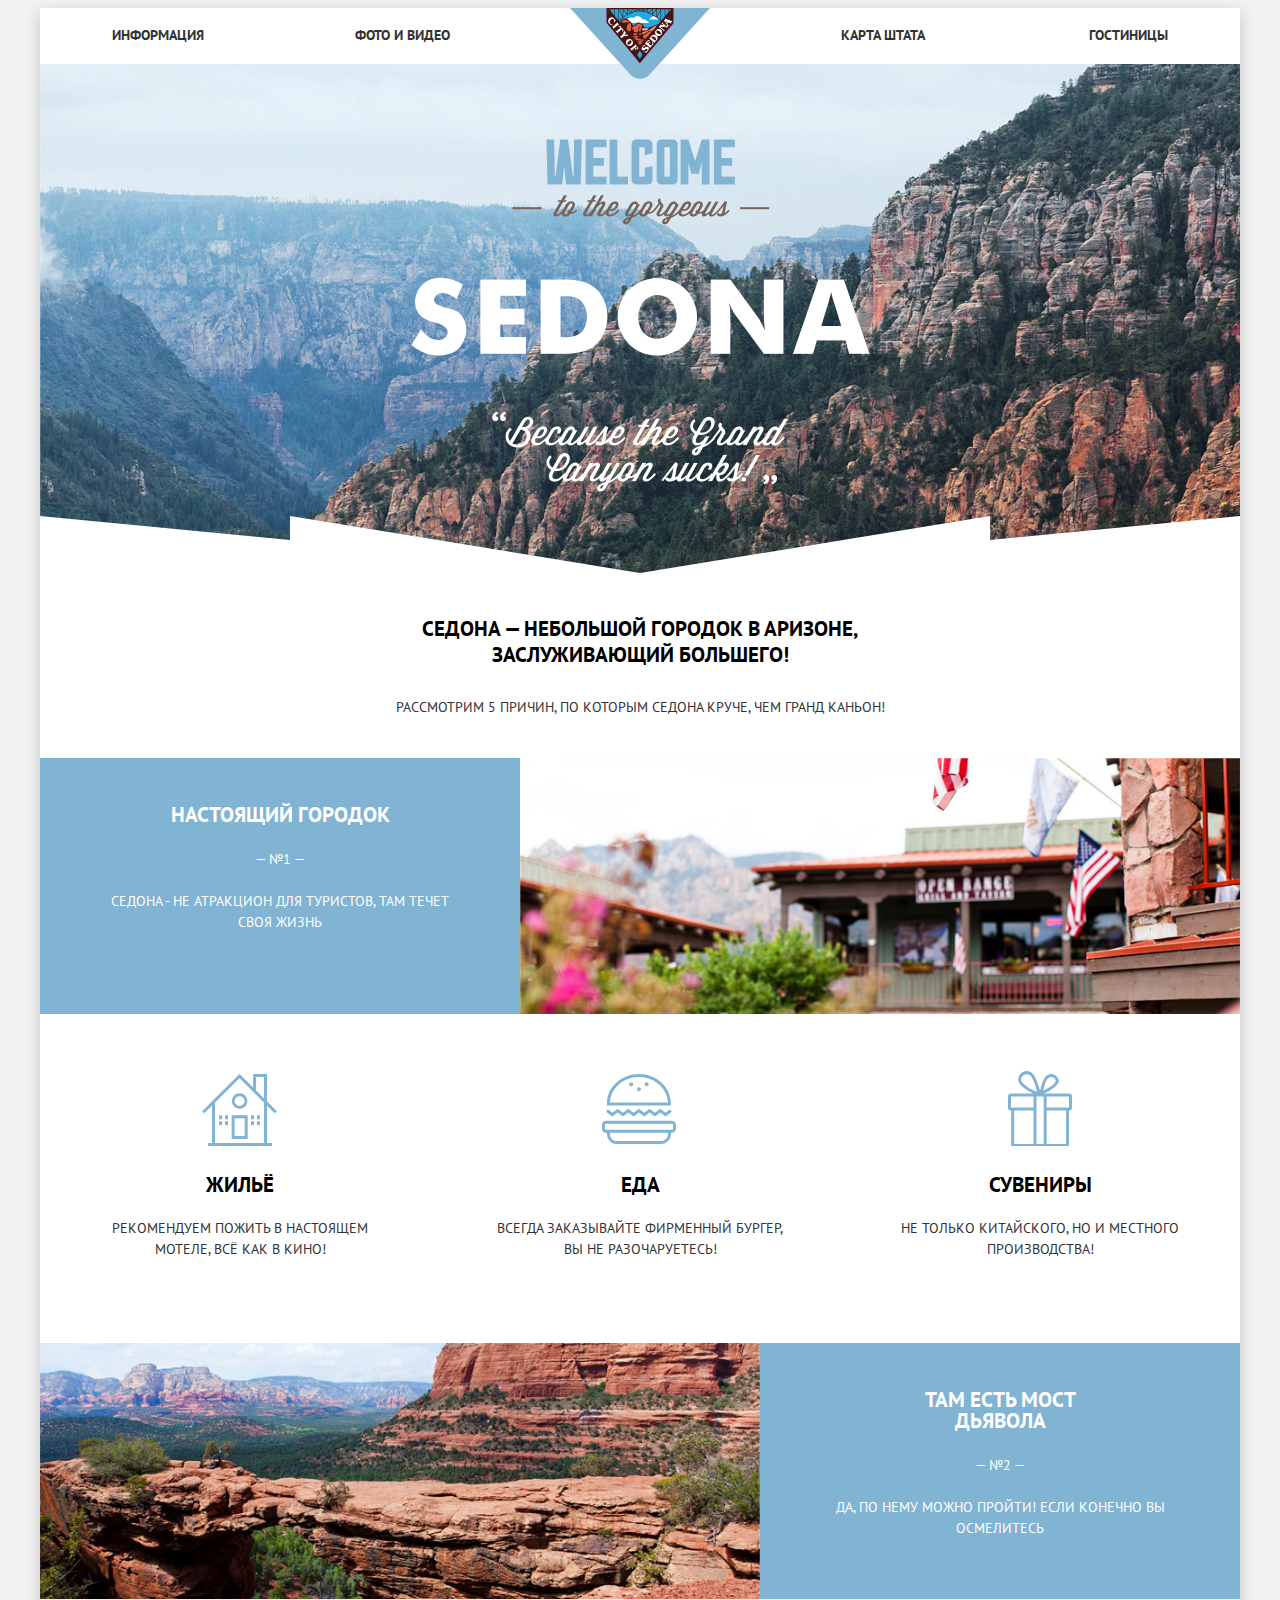
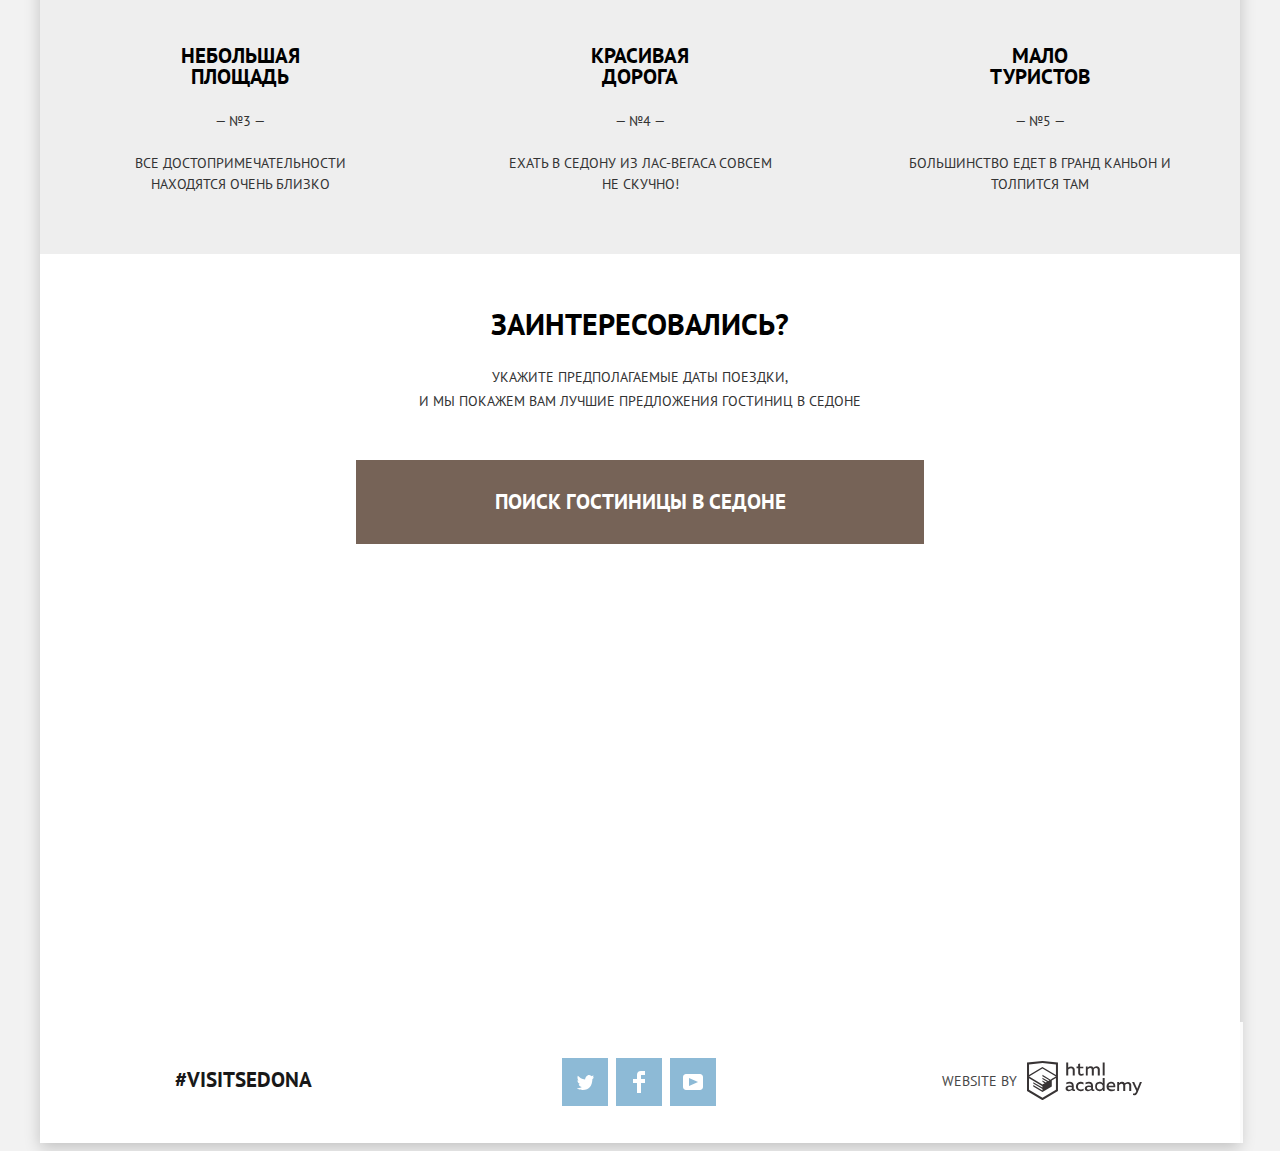
==== commit f2365b64: "Анимация кнопки" ====
--- a/index.html
+++ b/index.html
@@ -48,7 +48,8 @@
                 <p class="text">— №1 —</p>
                 <p class="text">Седона - не атракцион для туристов, там течет своя жизнь</p>
               </div>
-              <img src="img/layer-10.jpg" alt="Настоящий городок" width="800" height="401">
+              <div class="advantages-img city"></div>
+              <!-- <img src="img/layer-10.jpg" alt="Настоящий городок" width="800" height="401"> -->
               <h2 class="visually-hidden">Почему настоящий городок?</h2>
             </div>
             <ul class="features-item-list">
@@ -72,7 +73,8 @@
               <p class="text">— №2 —</p>
               <p class="text">Да, по нему можно пройти! Если конечно вы осмелитесь</p>
             </div>
-            <img src="img/layer-5.jpg" alt="Мост дьявола" width="800" height="401">
+            <div class="advantages-img bridge"></div>
+            <!-- <img src="img/layer-5.jpg" alt="Мост дьявола" width="800" height="401"> -->
           </li>
           <li class="advantages-item">
             <div class="advantages-text">
--- a/css/style.css
+++ b/css/style.css
@@ -231,6 +231,7 @@
   }
 
   .advantages-item-special .advantages-text{
+    width:400px;
     padding-bottom:5px;
 
     color: #ffffff;
@@ -263,12 +264,25 @@
     width: 1200px;
   }
 
-  .advantages-item-special img{
-    object-fit: cover;
-    min-width: 800px;
+  .advantages-img{
+    content: "";
+    display:block;
+    width: 800px;
     min-height: 256px;
-
-  }
+    background-color: #81b3d2;
+    background-size: cover;
+  }
+
+  .city{
+   background-image: url("../img/layer-10.jpg");
+   background-repeat: no-repeat;
+ }
+
+  .bridge{
+   background-image: url("../img/layer-5.jpg");
+    background-repeat: no-repeat;
+ }
+
   .advantages-title{
     padding-left: 65px;
     padding-right: 65px;
@@ -402,23 +416,42 @@
     outline: none;
   }
 /* =============================================== */
-  @keyframes bounce {
-    0% {
-      transform: translateY(-2000px);
-    }
-
-    70% {
-      transform: translateY(30px);
-    }
-
-    90% {
-      transform: translateY(-10px);
-    }
-
-    100% {
-      transform: translateY(0);
-    }
-  }
+@-webkit-keyframes open{
+ 0% {opacity: 0;
+ max-height: 0;
+}
+40% {opacity: 0;
+max-height: 50%;
+}
+ 70% {opacity: 0;
+ max-height: 80%;
+}
+ 100% {opacity: 1;
+ max-height: 100%;
+ animation: poof 0.1s linear 0s 1;
+ -webkit-animation: poof 0.1s linear 0s 1;}
+}
+
+@keyframes open{
+ 0% {opacity: 0;
+ max-height: 0;
+}
+ 70% {opacity: 0;
+ max-height: 50%;
+}
+ 100% {opacity: 1;
+ max-height: 100%;
+ animation: poof 0.1s linear 0s 1;}
+}
+
+@-webkit-keyframes poof{
+ from {display: none;}
+ to {display: block;}
+}
+@keyframes poof{
+ from {display: none;}
+ to {display: block;}
+}
   .search{
     display: none;
     position: absolute;
@@ -436,16 +469,13 @@
     background-color: #ffffff;
     -webkit-box-shadow: 0px 7px 15px 0 rgba(0, 1, 1, 0.15);
     box-shadow: 0px 7px 15px 0 rgba(0, 1, 1, 0.15);
-
-     /* max-height:0px;
-    overflow:hidden;
-   -webkit-transition:max-height 0.8s linear;
-   -moz-transition:max-height 0.8s linear;
-    transition: max-height 0.8s linear; */
+ /* transition: all .2s ease-in-out; */
   }
 
   .search-show{
-    display: block;
+display: block;
+ animation: open 1s linear 0s 1 forwards;
+ -webkit-animation: open 1s linear 0s 1 forwards;
 
   }
 
@@ -943,10 +973,6 @@
 
         cursor: pointer;
       }
-      /* .label-checkbox:hover,
-      .label-checkbox:focus, */
-       /* .label-checkbox:active{
-        outline: 2px solid #81b3d2;} */
 
       .label-checkbox input[type="checkbox"] + .checkbox-indicator {
         position: absolute;
@@ -960,12 +986,11 @@
         background-repeat: no-repeat;
       }
 
-
       .label-checkbox input[type="checkbox"]:focus + .checkbox-indicator,
       .label-checkbox input[type="checkbox"]:hover + .checkbox-indicator {
         background-image: url("../img/checkbox-off.svg");
         background-repeat: no-repeat;
-
+        border: 2px solid gray;
       }
 
       .label-checkbox input[type="checkbox"]:checked + .checkbox-indicator{
@@ -1124,7 +1149,9 @@
         cursor: pointer;
       }
 
-      .btn-transparent:hover {
+      .btn-transparent:hover,
+      .btn-transparent:focus,
+      .btn-transparent:active {
         color: #000000;
         background: #ffffff;
       }
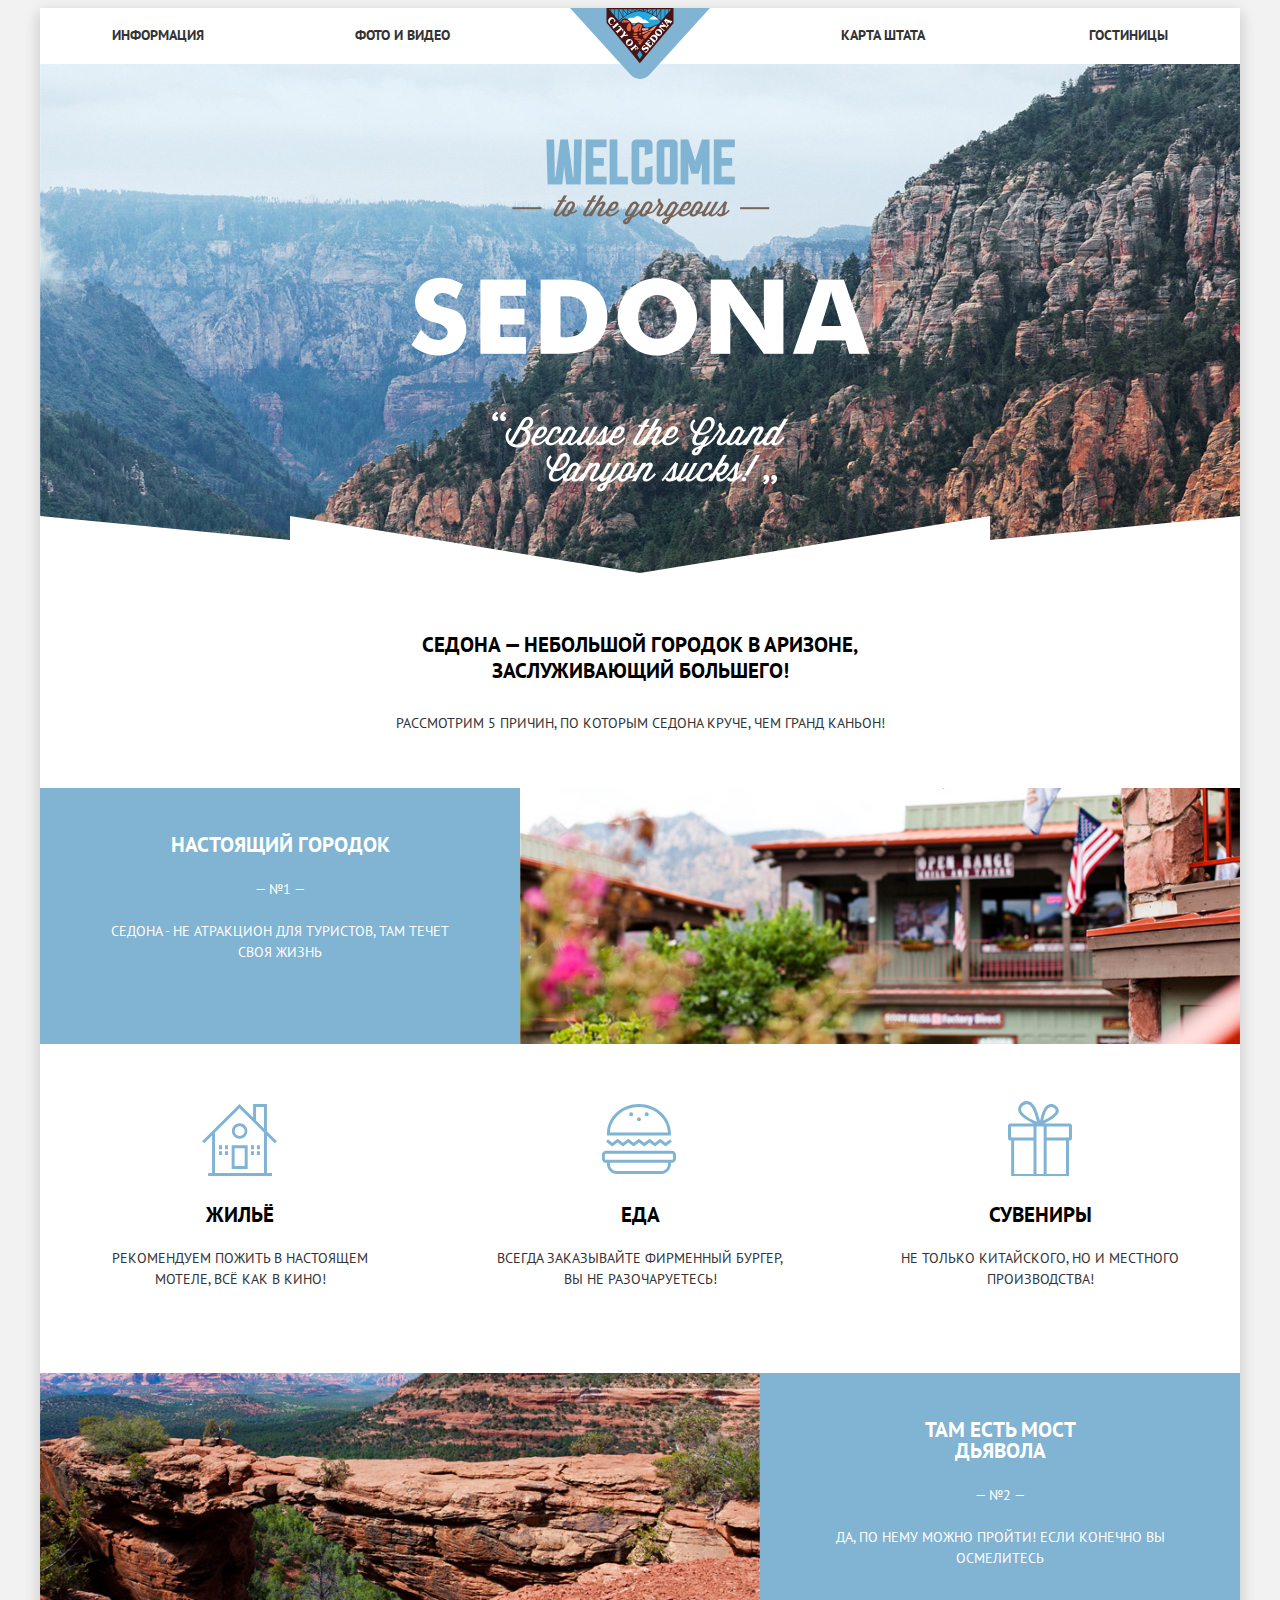
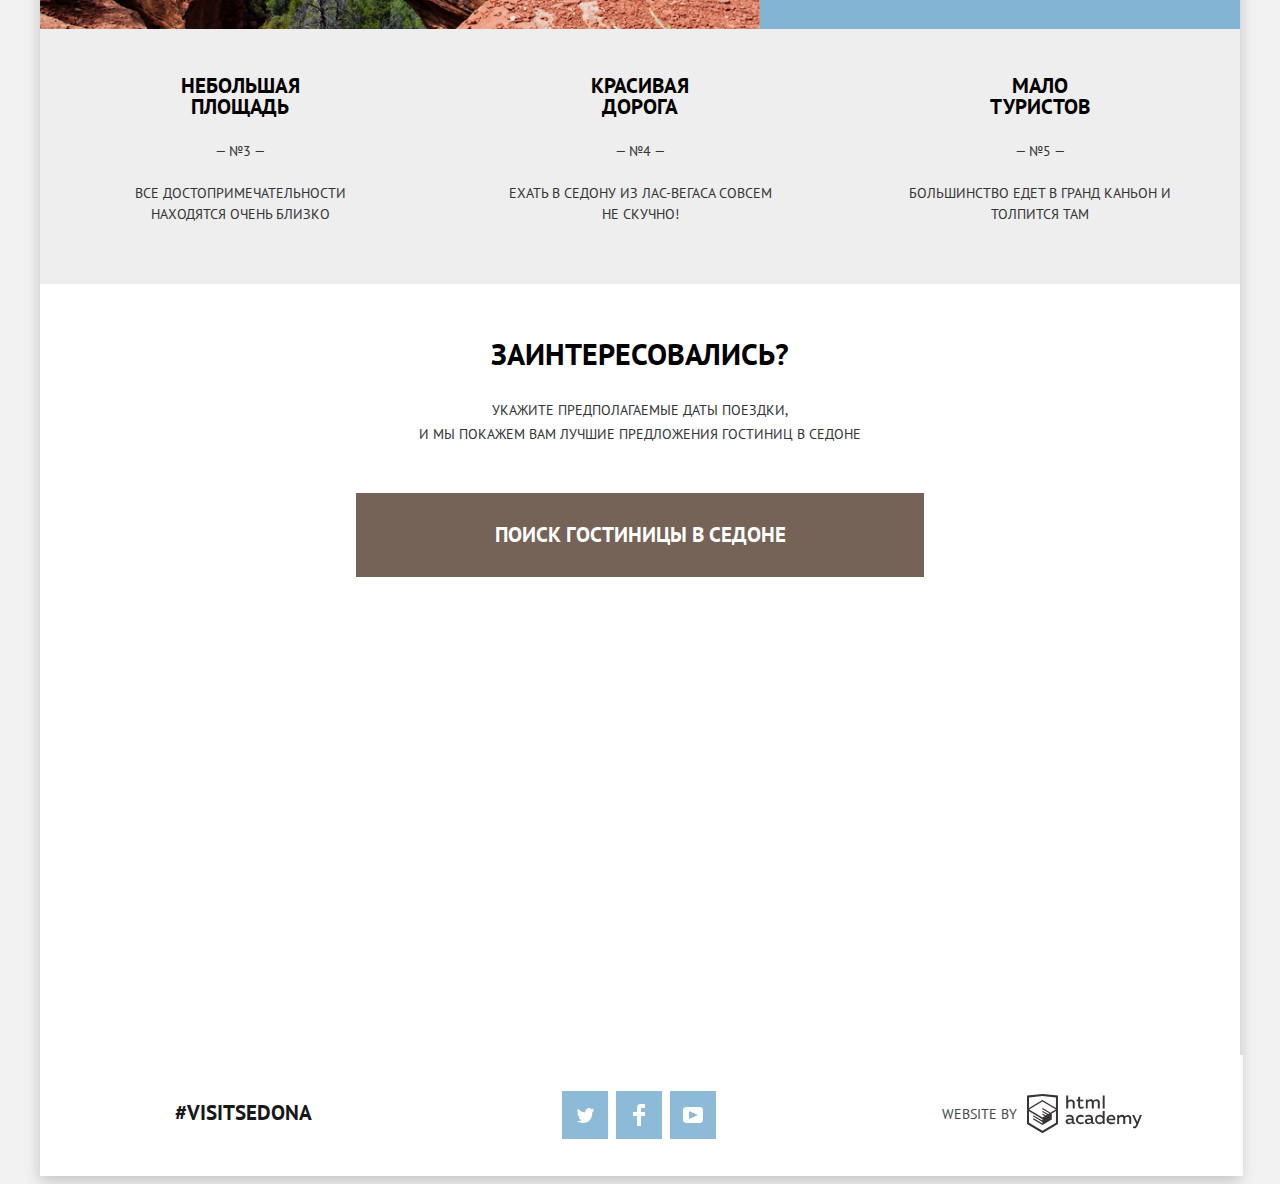
==== commit ed7d0285: "Версия для защиты" ====
--- a/index.html
+++ b/index.html
@@ -5,7 +5,7 @@
   <title>HTML Academy: Седона</title>
   <link href="https://fonts.googleapis.com/css?family=PT+Sans" rel="stylesheet">
   <link rel="stylesheet" href="https://necolas.github.io/normalize.css/8.0.1/normalize.css">
-  <link rel="stylesheet" href="css/style.css">
+  <link rel="stylesheet" href="css/min-style.css">
 </head>
 
 <body>
@@ -181,7 +181,7 @@
     </footer>
 
   </div>
-  <script src="js/script.js"></script>
+  <script src="js/min-script.js"></script>
 
 </body>
 </html>
--- a/css/min-style.css
+++ b/css/min-style.css
@@ -0,0 +1 @@
+.advantages-img,.features-title:before,.price-controls::after,.social-btn,button[name=number-mynus]::before{content:""}.btn-order,.btn-transparent,.date-select input,.filter-range,.number-select input,body{text-transform:uppercase}.advantages-item,.advantages-list,.features-item-list,.filters li,.items-list li.item,.main-menu-items,.sorting-column li,.stars,.stars li{list-style:none}body{padding:0;font-family:'PT Sans',Arial,sans-serif;font-size:14px;line-height:21px;color:#333;text-align:center;background-color:#f2f2f2}.advantages-title,.features-title,.welcome h2{font-size:21px;font-weight:700}.main-menu,.welcome h2,.welcome p{line-height:26px}img{max-width:100%;height:auto}a{text-decoration:none}.visually-hidden:not(:focus):not(:active),input[type=checkbox].visually-hidden,input[type=radio].visually-hidden{position:absolute;width:1px;height:1px;margin:-1px;border:0;padding:0;white-space:nowrap;-webkit-clip-path:inset(100%);clip-path:inset(100%);clip:rect(0 0 0 0);overflow:hidden}.features-item,.header-top,.welcome-wrapper{position:relative}.main-wrapper{width:1200px;margin:0 auto;padding:0;background-color:#fff;-webkit-box-shadow:0 5px 15px 0 rgba(0,1,1,.2);box-shadow:0 5px 15px 0 rgba(0,1,1,.2)}.container{width:600px;margin:0 auto;padding:0}.logo{position:absolute;top:0;left:530px;z-index:3;display:block}.main-menu{margin:0;font-weight:700;color:#333}.main-menu-items{display:-webkit-box;display:-ms-flexbox;display:flex;-webkit-box-orient:horizontal;-webkit-box-direction:normal;-ms-flex-direction:row;flex-direction:row;-webkit-box-pack:justify;-ms-flex-pack:justify;justify-content:space-between;-ms-flex-wrap:wrap;flex-wrap:wrap;margin:0;padding-left:0}.main-menu-items a{display:block;padding-top:14px;padding-bottom:16px;color:#333}.advantages-list,.welcome-wrapper{display:-webkit-box;display:-ms-flexbox}.main-menu-items li{width:228px}.main-menu-items li:first-child{margin-left:72px}.main-menu-items li:first-child,.main-menu-items li:nth-child(2){text-align:left}.main-menu-items li:nth-child(2){margin-right:50px}.main-menu-items li:nth-child(3){margin-left:50px}.main-menu-items li:last-child,.main-menu-items li:nth-child(3){text-align:right}.main-menu-items li:last-child{margin-right:72px}.main-menu-items a:focus,.main-menu-items a:hover{color:#81b3d2;outline:0}.main-menu-items a.active-page{color:#766357}.welcome-wrapper{display:flex;-webkit-box-orient:vertical;-webkit-box-direction:normal;-ms-flex-direction:column;flex-direction:column;-webkit-box-pack:end;-ms-flex-pack:end;justify-content:flex-end;-ms-flex-wrap:wrap;flex-wrap:wrap;margin:0;padding:0;width:auto;height:509px;background-image:url(../img/polygon.svg),url(../img/welcome.png),url(../img/background-photo.jpg);background-position:0 452px,center 75px,0 -80px;background-repeat:no-repeat;background-color:#81b3d2}.social-btn-fb,.social-btn-tw,.social-btn-ytb{background-position:center;background-repeat:no-repeat}.welcome-text{display:block;padding-top:59px;padding-bottom:52px;width:100%;background-color:#fff}.welcome h2{padding:0 40px;margin-bottom:26px;color:#000}.welcome p{display:block}.advantages-list{display:flex;-webkit-box-pack:justify;-ms-flex-pack:justify;justify-content:space-between;-ms-flex-wrap:wrap;flex-wrap:wrap;align-items:flex-start;align-content:flex-start;margin:0;padding:0}.advantages-item-special,.features-item-list{display:-webkit-box;display:-ms-flexbox;margin:0}.advantages-item{width:400px;background-color:#eee}.advantages-text{padding:25px 60px 38px}.advantages-text p{padding-bottom:7px}.advantages-item-special .advantages-text{width:400px;padding-bottom:5px;color:#fff;background-color:#81b3d2}.advantages-item-special{display:flex;-webkit-box-pack:start;-ms-flex-pack:start;justify-content:flex-start;-webkit-box-orient:horizontal;-webkit-box-direction:reverse;-ms-flex-direction:row-reverse;flex-direction:row-reverse;width:100%;padding:0}.advantages-item-special:first-child{-webkit-box-orient:horizontal;-webkit-box-direction:normal;-ms-flex-direction:row;flex-direction:row;width:1200px}.item-block .rating,.order,.page-footer{-webkit-box-orient:vertical;-webkit-box-direction:normal}.advantages-img{display:block;width:800px;min-height:256px;background-color:#81b3d2;background-size:cover;background-position-y:center}.city{background-image:url(../img/layer-10.jpg);background-repeat:no-repeat}.bridge{background-image:url(../img/layer-5.jpg);background-repeat:no-repeat}.advantages-title{padding-left:65px;padding-right:65px;padding-bottom:3px;text-align:center}.advantages-item .advantages-title{color:#000}.features-item-list{display:flex;-webkit-box-pack:justify;-ms-flex-pack:justify;justify-content:space-between;width:1200px;padding:0;background-color:#fff}.features-item{width:400px;padding:139px 50px 69px;background-color:#fff}.features-title:before{position:absolute;left:162px;top:60px;width:76px;height:75px}.features-housing:before{background-image:url(../img/icon-1.svg);background-repeat:no-repeat}.features-food:before{background-image:url(../img/icon-3.svg);background-repeat:no-repeat}.features-souvenirs::before{left:168px;top:57px;background-image:url(../img/icon-2.svg);background-repeat:no-repeat}.features-title{padding-bottom:2px;color:#000}.order{display:-webkit-box;display:-ms-flexbox;display:flex;-ms-flex-direction:column;flex-direction:column;-webkit-box-align:center;-ms-flex-align:center;align-items:center;position:relative}.order-info b{display:block;margin-top:52px;margin-bottom:26px;font-size:30px;line-height:36px;color:#000}.order-info p{margin-bottom:47px;line-height:24px}.btn-order{display:block;width:568px;padding:29px 0;color:#fff;font-size:21px;font-weight:700;line-height:26px;background-color:#766357;border-style:none}.btn-order:focus,.btn-order:hover{background-color:#604e43;outline:0}.btn-order:active{background-color:#503e33;outline:0}@-webkit-keyframes open{0%{max-height:0;opacity:0}100%{max-height:100%;opacity:1}}@keyframes open{0%{max-height:0;opacity:0}100%{max-height:100%;opacity:1}}.search{display:none;position:absolute;z-index:2;top:100%;left:calc(50% - 285px);width:458px;padding:40px 55px 61px;margin:0;text-align:left;background-color:#fff;-webkit-box-shadow:0 7px 15px 0 rgba(0,1,1,.15);box-shadow:0 7px 15px 0 rgba(0,1,1,.15)}.search-show{display:block;animation:open 1s ease-in 0s 1 forwards;-webkit-animation:open 1s ease-in 0s 1 forwards}.number-column{display:-webkit-box;display:-ms-flexbox;display:flex;-webkit-box-pack:justify;-ms-flex-pack:justify;justify-content:space-between}.date-select,.number-select{display:-webkit-box;display:-ms-flexbox;display:flex;-webkit-box-pack:justify;-ms-flex-pack:justify;justify-content:space-between;-webkit-box-align:baseline;-ms-flex-align:baseline;align-items:baseline}.select-area{position:relative;-webkit-box-flex:1;-ms-flex-positive:1;flex-grow:1;background-color:#f2f2f2;border-style:none}.select-area.adults{margin-left:15px}.search label{padding:0 24px 0 0;margin:0;color:#000;font-weight:700;line-height:26px}.date-select input,.number-select input{padding:10px 0;color:#000;font-weight:700;background-color:#f2f2f2;border:2px solid #f2f2f2}.date-select input{width:95%;padding-left:15px}.number-select input{width:22px;padding-left:15px;text-align:left}input::-webkit-input-placeholder{color:#000;font-weight:700;text-transform:uppercase}input:-ms-input-placeholder{color:#000;font-weight:700;text-transform:uppercase}input::-ms-input-placeholder{color:#000;font-weight:700;text-transform:uppercase}input::placeholder{color:#000;font-weight:700;text-transform:uppercase}.date-select input:hover{color:#000;font-weight:700;background-color:#ebebeb;border:2px solid #ebebeb;outline:0}.date-select input:focus{color:#000;font-weight:700;background-color:#fff;border:2px solid #e5e5e5;outline:0}.number-select input:focus{outline:0}.search button[name=calendar]{position:absolute;right:10px;top:7px;padding:0;margin:0;border:none;background-color:transparent}.search button[name=calendar]:active,.search button[name=calendar]:focus,.search button[name=calendar]:hover{outline:0}button[name=calendar]:focus path,button[name=calendar]:hover path{fill:#000}.footer-right a:focus path,.footer-right a:hover path,button[name=calendar]:active path{fill:#81b3d2}.search button[name=search]{width:458px;min-height:58px;margin-top:39px;color:#fff;font-weight:700;font-size:21px;line-height:26px;text-align:center;text-transform:uppercase;background-color:#81b3d2;border-style:none}.inner main,.item-row p{text-align:left}.search button[name=search]:focus,.search button[name=search]:hover{background-color:#669ec0}.search button[name=search]:active{color:rgba(255,255,255,.3);background-color:#5496bd}.number-select button{width:34px;height:28px;margin:0;padding:0;font-size:0;border:none}button[name=number-plus],button[name=number-mynus]{border:none;outline:0;background-color:#f2f2f2}button[name=number-mynus]::before{position:absolute;left:14px;top:19px;width:10px;height:3px;background-color:#cacaca}button[name=number-plus]::after,button[name=number-plus]::before{content:"";position:absolute;left:89px;top:19px;width:10px;height:2px;background-color:#cacaca}button[name=number-plus]::before{-webkit-transform:rotate(90deg);-ms-transform:rotate(90deg);transform:rotate(90deg)}button[name=number-plus]:focus::after,button[name=number-plus]:focus::before,button[name=number-plus]:hover::after,button[name=number-plus]:hover::before,button[name=number-mynus]:focus::before,button[name=number-mynus]:hover::before{background-color:#000}button[name=number-plus]:active::after,button[name=number-plus]:active::before,button[name=number-mynus]:active::before{background-color:#81b3d2}.footer,.main-footer{background-color:#fff}.page-footer{display:-webkit-box;display:-ms-flexbox;display:flex;-ms-flex-direction:column;flex-direction:column;position:relative}.page-footer iframe{width:1200px;height:593px}.inner .map{display:none}.main-footer{position:absolute;z-index:2;bottom:0;display:-webkit-box;display:-ms-flexbox;display:flex;-webkit-box-pack:justify;-ms-flex-pack:justify;justify-content:space-between;opacity:.9}.inner .main-footer,.label-checkbox,.page-footer img{position:relative}.page-footer img{z-index:1}.footer{width:420px;padding:0}.footer-left{padding-right:62px}.footer-left a{display:block;padding-top:45px;padding-bottom:50px;padding-right:13px;color:#000;line-height:26px;font-size:21px;font-weight:700}.footer-center ul,.social-btn{display:-webkit-box;display:-ms-flexbox}.footer-center ul{display:flex;-ms-flex-wrap:wrap;flex-wrap:wrap;-webkit-box-pack:justify;-ms-flex-pack:justify;justify-content:space-between;-webkit-box-align:center;-ms-flex-align:center;align-items:center;width:154px;margin:0;padding-top:36px}.footer-center li{width:46px;padding:0;margin:0;list-style:none}.social-btn{display:flex;-webkit-box-align:center;-ms-flex-align:center;align-items:center;-webkit-box-pack:center;-ms-flex-pack:center;justify-content:center;width:46px;height:48px;background-color:#81b3d2}.social-btn-tw{background-image:url(../img/twitter.svg)}.social-btn-fb{background-image:url(../img/fb-icon.svg)}.social-btn-ytb{background-image:url(../img/youtube.svg)}.social-btn:focus,.social-btn:hover{background-color:#669ec0}.social-btn:active{background-color:#5496bd;opacity:.3}.footer-right{display:-webkit-box;display:-ms-flexbox;display:flex;-webkit-box-pack:justify;-ms-flex-pack:justify;justify-content:space-between;-webkit-box-align:center;-ms-flex-align:center;align-items:center;max-width:200px;padding-top:33px;padding-bottom:36px;padding-right:101px}.footer-right span{display:block;line-height:26px}.footer-right a{display:block;width:115px;height:41px}.footer-right a:active path{fill:#bdbbbc}.wrapper-inner{width:auto;min-height:200px;background-image:url(../img/filter-background.jpg);background-repeat:no-repeat;background-position:0 -270px;background-color:#81b3d2}.form-filters{display:-webkit-box;display:-ms-flexbox;display:flex;-webkit-box-pack:justify;-ms-flex-pack:justify;justify-content:space-between;-ms-flex-wrap:wrap;flex-wrap:wrap;color:#fff;padding:27px 71px 0 60px}.filter-list{width:230px;padding:0;margin:0}.filters fieldset{border:none}.filters legend{display:block;margin-top:10px;font-size:16px;font-weight:700;color:#fff}.filter-column{display:-webkit-box;display:-ms-flexbox;display:flex;-webkit-box-pack:justify;-ms-flex-pack:justify;justify-content:space-between;color:#fff}.filter-option{display:block;margin-bottom:24px;margin-top:20px}.label-checkbox{padding-left:40px;cursor:pointer}.label-checkbox input[type=checkbox]+.checkbox-indicator{position:absolute;top:0;left:0;width:23px;height:23px;background-image:url(../img/checkbox-off.svg);background-repeat:no-repeat}.label-checkbox input[type=checkbox]:focus+.checkbox-indicator,.label-checkbox input[type=checkbox]:hover+.checkbox-indicator{background-image:url(../img/checkbox-off.svg);background-repeat:no-repeat;border:2px solid gray}.label-checkbox input[type=checkbox]:checked+.checkbox-indicator{width:27px;background-image:url(../img/checkbox-on.svg);background-repeat:no-repeat}.label-checkbox input[type=checkbox]:disabled+.checkbox-indicator{width:27px;background-image:url(../img/checkbox-off-3.svg);background-repeat:no-repeat}.label-checkbox input[type=checkbox]:disabled:checked+.checkbox-indicator{width:27px;background-image:url(../img/checkbox-on-2.svg);background-repeat:no-repeat}.filter-range{width:318px;color:#fff}.filter-range-title{margin-bottom:10px;font-weight:600;font-size:16px;line-height:21px}.price-controls{position:relative;height:33px;margin-bottom:19px;font-size:0;border:2px solid #fff;border-radius:2px}.price-controls::after{position:absolute;top:50%;left:50%;width:2px;height:22px;background:#fff;-webkit-transform:translate(-50%,-50%);-ms-transform:translate(-50%,-50%);transform:translate(-50%,-50%)}.price-controls label{display:inline-block;font-size:14px;line-height:21px;vertical-align:top;cursor:pointer}.price-controls .max-price,.price-controls .min-price{width:90px;padding-left:62px}.price-controls input{width:50px;margin:0;padding-top:7px;color:inherit;font:inherit;background:0 0;border:none}.range-controls{position:relative;margin-bottom:32px}.range-controls .scale{height:2px;background:rgba(255,255,255,.3)}.range-controls .bar{width:80%;height:2px;background:#fff}.range-toggle{position:absolute;top:-9px;width:4px;height:4px;background:#ababab;border:8px solid #fff;border-radius:50%;-webkit-box-shadow:0 2px 1px 0 rgba(0,1,1,.2);box-shadow:0 2px 1px 0 rgba(0,1,1,.2);cursor:pointer}.range-toggle:hover{background:#1c4f80}.range-toggle-min{left:0}.range-toggle-max{left:80%}.btn-transparent{display:block;margin:0 97px 0 auto;padding:6px 33px 6px 35px;font-size:14px;line-height:20px;color:#fff;background:0 0;border:2px solid #fff;border-radius:2px;cursor:pointer}.sorting,.sorting-column{display:-webkit-box;display:-ms-flexbox}.btn-transparent:active,.btn-transparent:focus,.btn-transparent:hover{color:#000;background:#fff}.sorting{position:relative;display:flex;-webkit-box-pack:start;-ms-flex-pack:start;justify-content:flex-start;-webkit-box-align:baseline;-ms-flex-align:baseline;align-items:baseline;color:#000}.sorting b{display:block;padding:29px 48px 30px 71px;font-size:21px;line-height:26px;color:#000;font-weight:700}.sorting-column{display:flex;-webkit-box-pack:justify;-ms-flex-pack:justify;justify-content:space-between;font-size:12px;line-height:18px}.sorting-column p{margin-right:28px}.sorting-column ul{display:-webkit-box;display:-ms-flexbox;display:flex;-webkit-box-pack:justify;-ms-flex-pack:justify;justify-content:space-between;padding:0}.sorting-column li{padding-right:22px}.sorting-link{color:rgba(0,0,0,.3);text-decoration:underline;-webkit-text-decoration-style:dotted;text-decoration-style:dotted;-webkit-text-decoration-color:#81b3d2;text-decoration-color:#81b3d2}.sorting-link:focus,.sorting-link:hover{color:#81b3d2}.sorting-link:active{color:#000;text-decoration:none}.sorting-link.current{color:#81b3d2;text-decoration:none}.sorting-column.arrows{position:absolute;top:35px;right:74px}.sorting-column a{display:block;padding-left:12px}.item,.item-block{display:-webkit-box;display:-ms-flexbox}.sorting-column a path{fill:#cacaca}.sorting-column a:focus path,.sorting-column a:hover path{fill:#231F20}.sorting-column .current path,.sorting-column a:active path{fill:#81b3d2}.items-list ul{padding:0;margin:0}.items-list li.item{border-top:1px solid #f2f2f2}.items-list li.item:last-child{border-bottom:1px solid #f2f2f2}.item{position:relative;display:flex;-webkit-box-pack:start;-ms-flex-pack:start;justify-content:flex-start;-webkit-box-align:start;-ms-flex-align:start;align-items:flex-start}.item-img{padding:30px 30px 30px 72px}.item-block{display:flex;-ms-flex-wrap:wrap;flex-wrap:wrap;-ms-flex-line-pack:start;align-content:flex-start;padding-top:25px;width:300px}.item-row{display:-webkit-box;display:-ms-flexbox;display:flex;-webkit-box-pack:justify;-ms-flex-pack:justify;justify-content:space-between;-webkit-box-align:baseline;-ms-flex-align:baseline;align-items:baseline;padding-top:8px;padding-bottom:13px}.item-row p{display:block;min-width:110px;margin:0 6px 0 0}.item .btn,.item-block .rating{display:-webkit-box;display:-ms-flexbox}.item .item-name{padding-bottom:0;margin-top:20px;color:#000;line-height:26px;font-size:21px}.item .item-name:focus,.item .item-name:hover{color:#81b3d2}.item .item-name:active{color:rgba(0,0,0,.3)}.item .btn{display:flex;-webkit-box-pack:start;-ms-flex-pack:start;justify-content:flex-start}.item .btn-book,.item .btn-more{display:inline-block;vertical-align:middle;margin-right:6px;min-width:110px;color:#fff;font-weight:700;text-align:center;background-color:#81b3d2;padding:4px 17px}.item .btn-more{width:110px;padding:4px 0}.item .btn-book{background-color:#766357}.item .btn-more:focus,.item .btn-more:hover{background-color:#669ec0}.item .btn-more:active{color:rgba(255,255,255,.3);background-color:#5496bd}.item .btn-book:focus,.item .btn-book:hover{background-color:#604e43}.item .btn-book:active{color:rgba(255,255,255,.3);background-color:#503e33}.item-block .rating{position:absolute;right:73px;top:29px;display:flex;-ms-flex-direction:column;flex-direction:column;-ms-flex-line-pack:justify;align-content:space-between}.item-stars{margin-bottom:29px}.stars{display:-webkit-box;display:-ms-flexbox;display:flex;-webkit-box-pack:end;-ms-flex-pack:end;justify-content:flex-end;margin:0;padding-left:0}.stars li{border-style:none}.stars img{padding-left:5px}.item-rating{padding:3px 11px 3px 16px;color:#666;background-color:#f2f2f2;border:none}
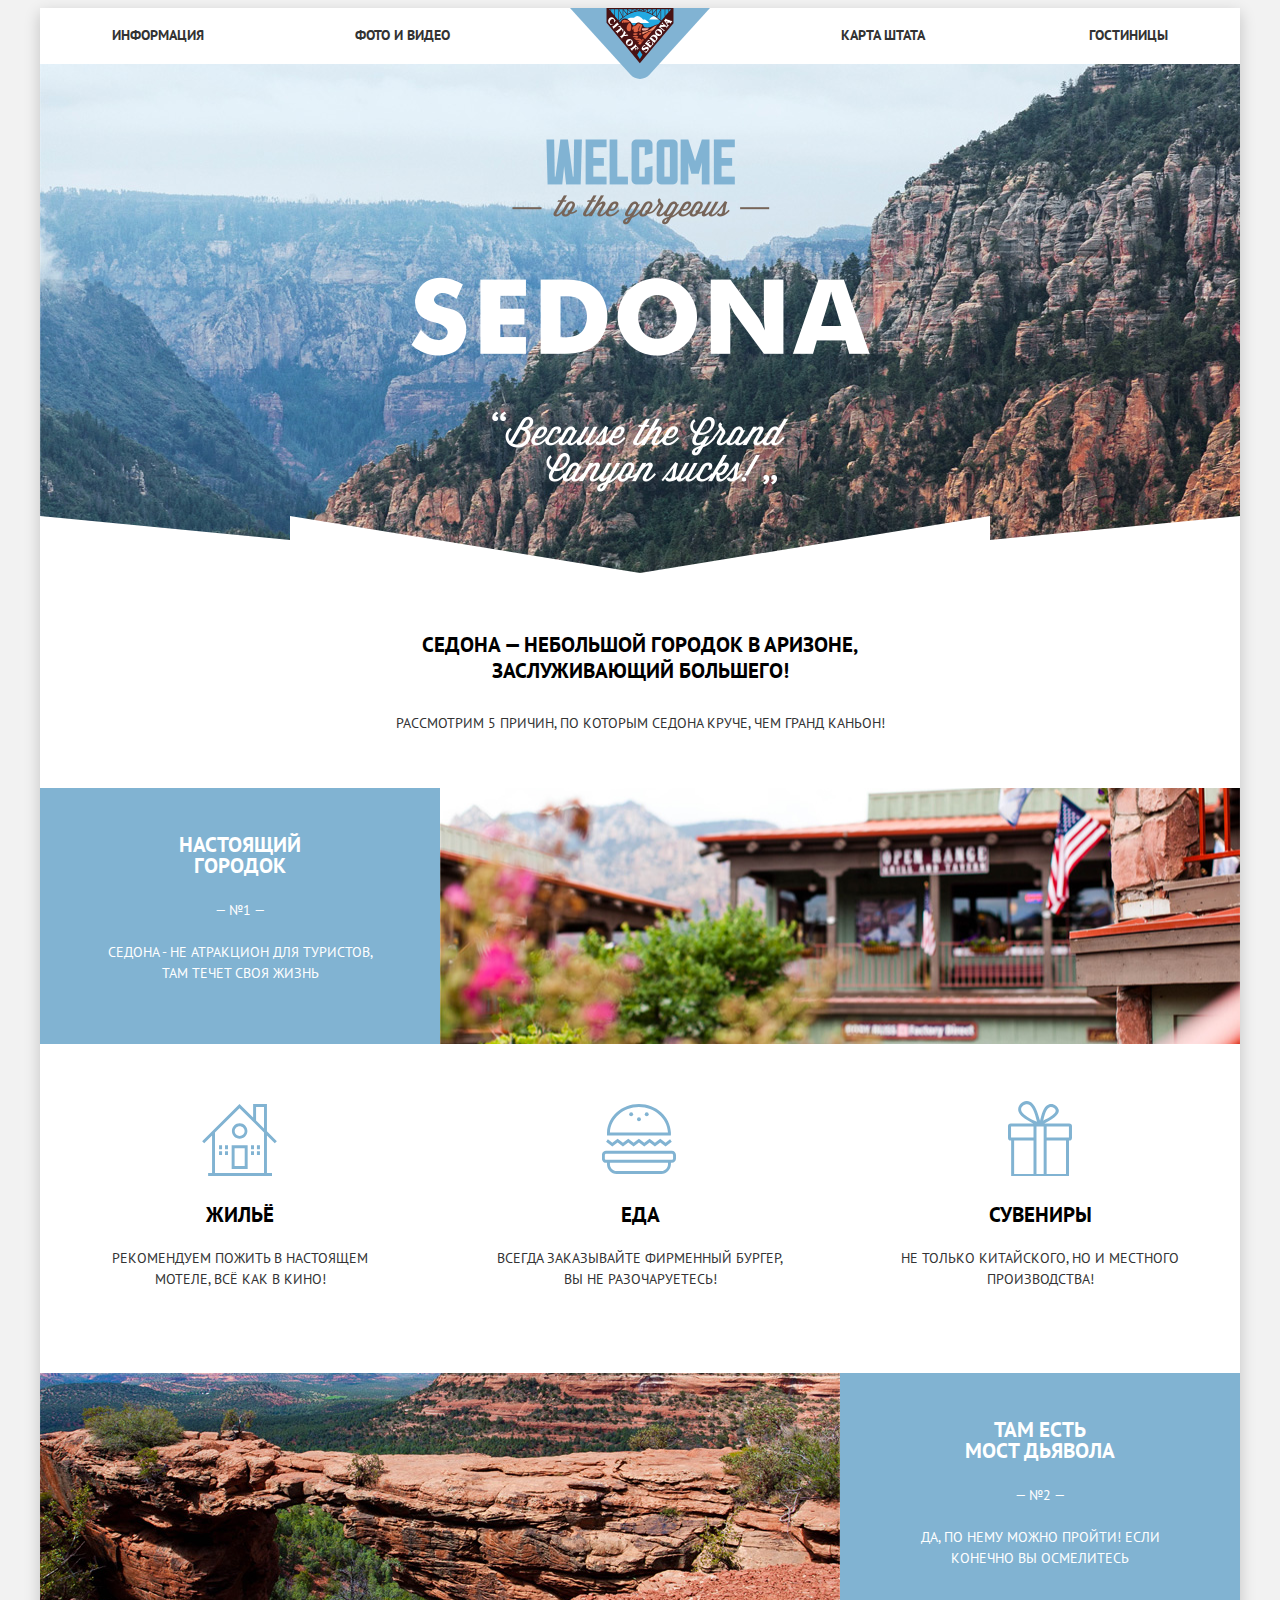
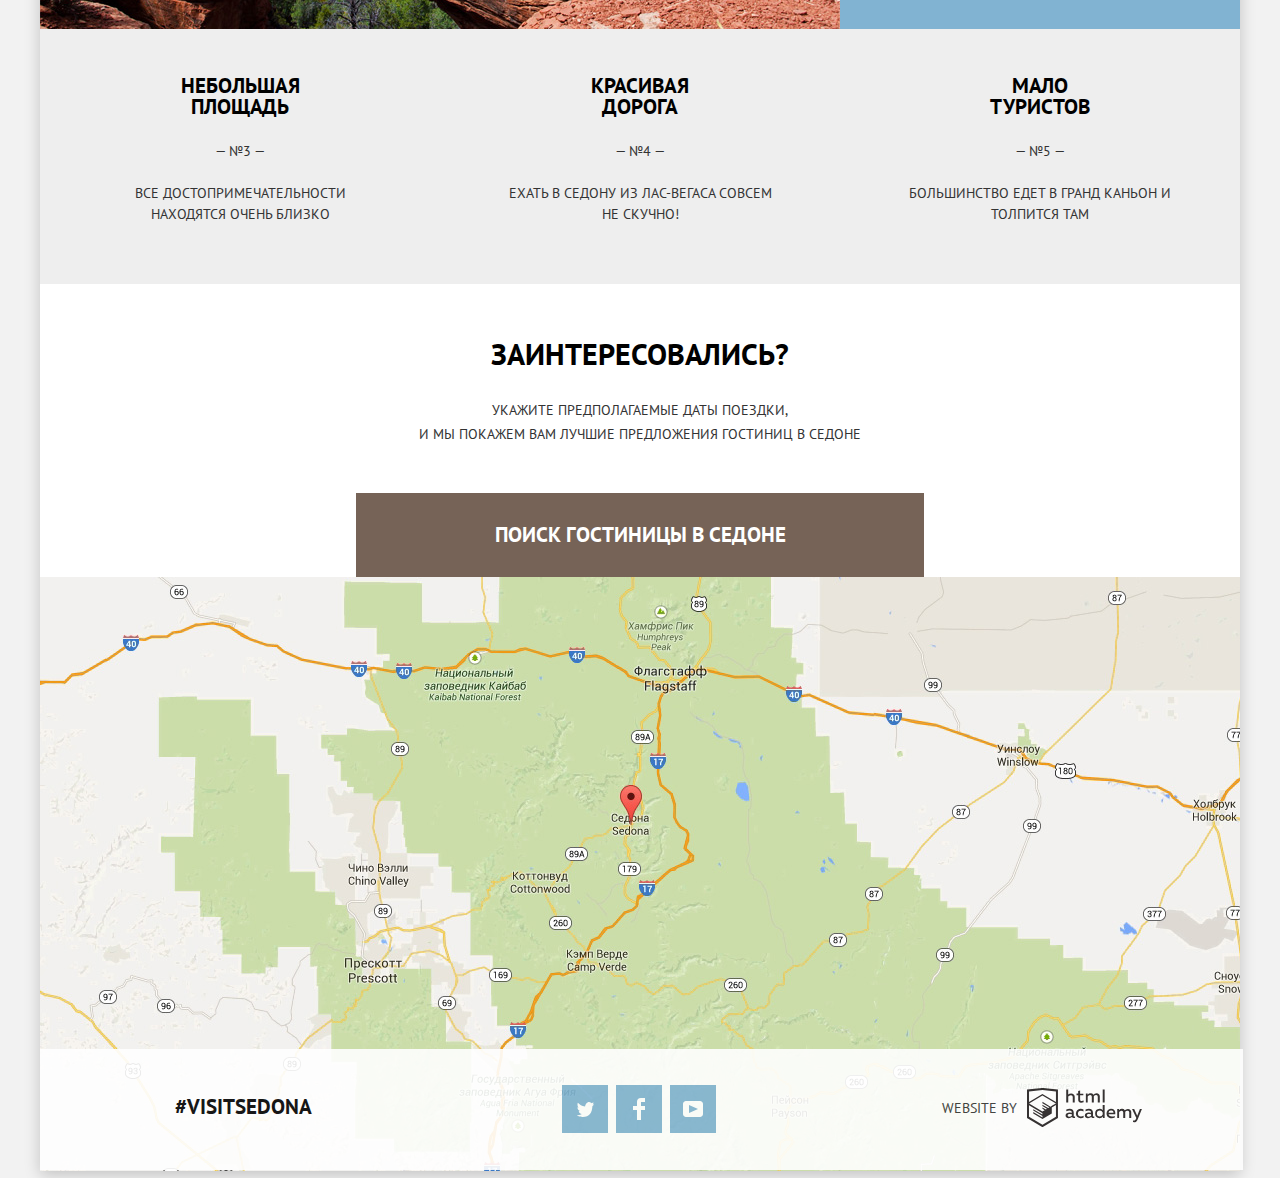
==== commit d93c0c59: "Исправления по замечаниям" ====
--- a/index.html
+++ b/index.html
@@ -5,7 +5,8 @@
   <title>HTML Academy: Седона</title>
   <link href="https://fonts.googleapis.com/css?family=PT+Sans" rel="stylesheet">
   <link rel="stylesheet" href="https://necolas.github.io/normalize.css/8.0.1/normalize.css">
-  <link rel="stylesheet" href="css/min-style.css">
+  <!-- <link rel="stylesheet" href="css/min-style.css"> -->
+  <link rel="stylesheet" href="css/style.css">
 </head>
 
 <body>
@@ -33,7 +34,7 @@
         <div class="welcome-wrapper">
         </div>
         <div class="welcome-text">
-          <h2 class="container">Седона — небольшой городок в Аризоне, <br> заслуживающий большего!  </h2>
+          <h2 class="container">Седона — небольшой городок в Аризоне, <br> заслуживающий большего!</h2>
           <p class="container">Рассмотрим 5 причин, по которым Седона круче, чем гранд каньон!</p>
         </div>
       </section>
@@ -112,20 +113,21 @@
           <div class="date-select">
             <label for="arrival-date"> Дата заезда:</label>
             <p class="select-area">
-              <input type="text" id="arrival-date" name="arrival" value="" placeholder="24 апреля 2017" >
               <button type="button" name="calendar">
                 <svg xmlns="http://www.w3.org/2000/svg" width="21" height="22" viewBox="0 0 21 22"><path d="M19.251 2.025h-2.845V.648c0-.381-.294-.689-.656-.689-.363 0-.656.308-.656.689v1.377h-3.938V.648c0-.381-.294-.689-.655-.689-.363 0-.657.308-.657.689v1.377H5.906V.648c0-.381-.294-.689-.656-.689-.363 0-.657.308-.657.689v1.377H1.75C.784 2.025 0 2.847 0 3.862v16.302C0 21.179.784 22 1.75 22h17.501c.966 0 1.749-.821 1.749-1.836V3.862c0-1.015-.783-1.837-1.749-1.837zm.437 18.139a.448.448 0 0 1-.437.459H1.75a.45.45 0 0 1-.438-.459V3.862a.45.45 0 0 1 .438-.459h2.844v1.378c0 .381.294.689.657.689.362 0 .656-.308.656-.689V3.403h3.938v1.378c0 .381.294.689.657.689.361 0 .655-.308.655-.689V3.403h3.938v1.378c0 .381.293.689.656.689.362 0 .656-.308.656-.689V3.403h2.845c.241 0 .437.206.437.459v16.302z" fill="#cacaca"/><path d="M4.594 8.225h2.625v2.066H4.594zM4.594 11.668h2.625v2.067H4.594zM4.594 15.112h2.625v2.066H4.594zM9.188 15.112h2.625v2.066H9.188zM9.188 11.668h2.625v2.067H9.188zM9.188 8.225h2.625v2.066H9.188zM13.781 15.112h2.625v2.066h-2.625zM13.781 11.668h2.625v2.067h-2.625zM13.781 8.225h2.625v2.066h-2.625z" fill="#cacaca"/></svg>
               </button>
+              <input type="text" id="arrival-date" name="arrival" value="" placeholder="24 апреля 2017" >
             </p>
           </div>
 
           <div class="date-select">
             <label for="departure-date">Дата выезда:</label>
             <p class="select-area">
-              <input type="text" id="departure-date" name="departure" value="" placeholder="4 июля 2017">
+
               <button type="button" name="calendar">
                 <svg xmlns="http://www.w3.org/2000/svg" width="21" height="22" viewBox="0 0 21 22"><path d="M19.251 2.025h-2.845V.648c0-.381-.294-.689-.656-.689-.363 0-.656.308-.656.689v1.377h-3.938V.648c0-.381-.294-.689-.655-.689-.363 0-.657.308-.657.689v1.377H5.906V.648c0-.381-.294-.689-.656-.689-.363 0-.657.308-.657.689v1.377H1.75C.784 2.025 0 2.847 0 3.862v16.302C0 21.179.784 22 1.75 22h17.501c.966 0 1.749-.821 1.749-1.836V3.862c0-1.015-.783-1.837-1.749-1.837zm.437 18.139a.448.448 0 0 1-.437.459H1.75a.45.45 0 0 1-.438-.459V3.862a.45.45 0 0 1 .438-.459h2.844v1.378c0 .381.294.689.657.689.362 0 .656-.308.656-.689V3.403h3.938v1.378c0 .381.294.689.657.689.361 0 .655-.308.655-.689V3.403h3.938v1.378c0 .381.293.689.656.689.362 0 .656-.308.656-.689V3.403h2.845c.241 0 .437.206.437.459v16.302z" fill="#cacaca"/><path d="M4.594 8.225h2.625v2.066H4.594zM4.594 11.668h2.625v2.067H4.594zM4.594 15.112h2.625v2.066H4.594zM9.188 15.112h2.625v2.066H9.188zM9.188 11.668h2.625v2.067H9.188zM9.188 8.225h2.625v2.066H9.188zM13.781 15.112h2.625v2.066h-2.625zM13.781 11.668h2.625v2.067h-2.625zM13.781 8.225h2.625v2.066h-2.625z" fill="#cacaca"/></svg>
               </button>
+              <input type="text" id="departure-date" name="departure" value="" placeholder="4 июля 2017">
             </p>
           </div>
           <div class="number-column">
@@ -154,8 +156,9 @@
 
     <footer class="page-footer">
       <div class="map">
-        <!-- <img class="map" src="img/map.jpg" alt="Седона на карте" width="1200" height="593"> -->
-        <iframe src="https://www.google.com/maps/embed?pb=!1m18!1m12!1m3!1d104770.38018730558!2d-111.86517855273749!3d34.85435832354931!2m3!1f0!2f0!3f0!3m2!1i1024!2i768!4f13.1!3m3!1m2!1s0x872da132f942b00d%3A0x5548c523fa6c8efd!2sSedona%2C+Arizona+86336%2C+Estats+Units+d&#39;Am%C3%A8rica!5e0!3m2!1sca!2ses!4v1544992122012" width="600" height="450"  style="border:0" allowfullscreen></iframe>
+      <img class="map-img" src="img/map.jpg" alt="Седона на карте" width="1200" height="593">
+        <iframe src="https://www.google.com/maps/embed?pb=!1m18!1m12!1m3!1d104770.38018730558!2d-111.86517855273749!3d34.85435832354931!2m3!1f0!2f0!3f0!3m2!1i1024!2i768!4f13.1!3m3!1m2!1s0x872da132f942b00d%3A0x5548c523fa6c8efd!2sSedona%2C+Arizona+86336%2C+Estats+Units+d&#39;Am%C3%A8rica!5e0!3m2!1sca!2ses!4v1544992122012" width="600" height="450"  style="border:0" allowfullscreen>
+        </iframe>
       </div>
       <div class="main-footer">
         <div class="footer-left footer">
@@ -172,7 +175,8 @@
           </ul>
         </div>
         <div class="footer-right footer">
-          <span>website by</span> <a href="https://htmlacademy.ru/intensive/htmlcss">
+          <span>website by</span>
+          <a class="website" href="https://htmlacademy.ru/intensive/htmlcss">
             <span class="visually-hidden">htmlacademy</span>
             <svg id="Layer_3" data-name="Layer 1" xmlns="http://www.w3.org/2000/svg" viewBox="0 0 108.08 36.85"><title>logo-htmlacademy-small1</title><path d="M44.61,26.88a2,2,0,0,0,.55-0.1v1.33a3.25,3.25,0,0,1-1.18.21,1.67,1.67,0,0,1-1.67-1,4.84,4.84,0,0,1-3.14,1.08c-1.51,0-2.91-.83-2.91-2.55,0-2.13,2-2.79,3.71-2.79a11.08,11.08,0,0,1,2.17.25v-0.3c0-1-.76-1.77-2.19-1.77a7.42,7.42,0,0,0-3,.64v-1.7a10.21,10.21,0,0,1,3.19-.55c2.36,0,3.81,1.12,3.81,3.65v3a0.54,0.54,0,0,0,.49.59h0.17Zm-6.44-1.13A1.35,1.35,0,0,0,39.63,27h0.11a3.39,3.39,0,0,0,2.41-1V24.58a9.72,9.72,0,0,0-1.81-.21c-1,0-2.16.33-2.16,1.38h0Zm12.36-6.11a5,5,0,0,1,2.57.64V22a4.08,4.08,0,0,0-2.3-.7,2.75,2.75,0,1,0,0,5.49,5,5,0,0,0,2.43-.64v1.71a6.27,6.27,0,0,1-2.76.57A4.21,4.21,0,0,1,46,24.51q0-.21,0-0.41a4.32,4.32,0,0,1,4.18-4.46h0.38Zm12.17,7.24a2,2,0,0,0,.55-0.1v1.33a3.25,3.25,0,0,1-1.18.21,1.67,1.67,0,0,1-1.67-1,4.84,4.84,0,0,1-3.14,1.08c-1.51,0-2.91-.83-2.91-2.55,0-2.13,2-2.79,3.71-2.79a11.08,11.08,0,0,1,2.17.25v-0.3c0-1-.76-1.77-2.19-1.77a7.42,7.42,0,0,0-3,.64v-1.7a10.21,10.21,0,0,1,3.19-.55c2.36,0,3.81,1.12,3.81,3.65v3a0.54,0.54,0,0,0,.49.59h0.17Zm-6.44-1.13A1.35,1.35,0,0,0,57.73,27h0.11a3.39,3.39,0,0,0,2.41-1V24.58a9.72,9.72,0,0,0-1.81-.21c-1.06,0-2.16.33-2.16,1.38h0ZM73,16V28.2H71.35V26.88a3.88,3.88,0,0,1-3.19,1.54,4.4,4.4,0,0,1,0-8.78,3.81,3.81,0,0,1,3,1.3V16H73Zm-4.53,5.22a2.76,2.76,0,1,0,0,5.52A2.86,2.86,0,0,0,71.15,25V23A2.91,2.91,0,0,0,68.49,21.27ZM79,19.64c3.31,0,4.46,2.68,3.92,5.09H76.7c0.21,1.5,1.67,2.11,3.19,2.11a6.11,6.11,0,0,0,2.64-.59v1.6a7.14,7.14,0,0,1-3,.57C77,28.42,74.78,27,74.78,24a4.18,4.18,0,0,1,4-4.39H79Zm0.09,1.54a2.28,2.28,0,0,0-2.44,2.1v0.06H81.3A2,2,0,0,0,79.13,21.18Zm5.73,7V19.87h1.65v1a3.81,3.81,0,0,1,2.78-1.27A2.86,2.86,0,0,1,91.89,21a4.12,4.12,0,0,1,2.91-1.33A3.06,3.06,0,0,1,98,23V28.2h-1.9V23.05a1.59,1.59,0,0,0-1.42-1.75H94.42a2.8,2.8,0,0,0-2.07,1.12V28.2h-1.9V23.05A1.59,1.59,0,0,0,89,21.31H88.8a3,3,0,0,0-2.21,1.29v5.63H84.86Zm21.31-8.33h1.9l-3.91,9.46c-0.9,2.17-2.09,2.86-3.35,2.86a4.76,4.76,0,0,1-1.1-.14V30.46a2.86,2.86,0,0,0,.85.12c0.9,0,1.58-.64,2.07-1.9l0.17-.42-4-8.4h2l2.86,6.29ZM38.73,1.46V6.22a3.81,3.81,0,0,1,2.7-1.14,3.25,3.25,0,0,1,3.44,3.4v5.15H43V8.72a1.81,1.81,0,0,0-1.61-2h-0.3a2.93,2.93,0,0,0-2.32,1.39v5.52h-1.9V1.46h1.9ZM49.94,2.31v3h3V6.91h-3v3.81c0,1.1.5,1.46,1.58,1.46a4.49,4.49,0,0,0,1.69-.33v1.6A6.8,6.8,0,0,1,51,13.8a2.55,2.55,0,0,1-2.86-2.74V6.89H46.58V5.26h1.5V2.74Zm5.4,11.31V5.28H57v1A3.81,3.81,0,0,1,59.77,5a2.86,2.86,0,0,1,2.6,1.33A4.12,4.12,0,0,1,65.28,5,3.06,3.06,0,0,1,68.44,8.4v5.21h-1.9V8.46a1.59,1.59,0,0,0-1.42-1.75H64.89a2.8,2.8,0,0,0-2.07,1.12v5.78h-1.9V8.46A1.59,1.59,0,0,0,59.5,6.71H59.27A3,3,0,0,0,57.06,8v5.63H55.34ZM71.17,1.45H73V13.6H71.17V1.45ZM14.71,0H14.55L0,1.54V28.21l14.55,8.66,14.55-8.66V1.54Zm12.5,27.1L14.55,34.64,1.9,27.12V16.18l12.59,7.5V25L5.86,19.9v1.31l8.68,5.21v1.39L5.87,22.65V24l8.68,5.21,8.75-5.24V18.31L27.2,16V27.12Zm0-12.53-3.48,2-1.6,1L14.51,13v1.31L21,18.23H21l-0.14.09-1,.54-5.37-3.2V17l4.24,2.52-1,.67-3.2-1.9v1.31l2.1,1.24L14.5,22.1,2,14.65,14.51,7.11Zm0-1.32L14.49,5.76,1.91,13.25v-10L14.56,1.92,27.21,3.25v10h0Z" transform="translate(0 -0.02)" fill="#231f20"/></svg>
           </a>
@@ -181,7 +185,8 @@
     </footer>
 
   </div>
-  <script src="js/min-script.js"></script>
+  <!-- <script src="js/min-script.js"></script> -->
+  <script src="js/script.js"></script>
 
 </body>
 </html>
--- a/css/style.css
+++ b/css/style.css
@@ -0,0 +1,1472 @@
+body{
+  padding: 0;
+
+  font-family: 'PT Sans', Arial, sans-serif;
+  font-size: 14px;
+  line-height: 21px;
+  color: #333333;
+  text-transform: uppercase;
+  text-align: center;
+
+  background-color: #f2f2f2;
+}
+
+img {
+  max-width: 100%;
+  height: auto;
+}
+
+a{
+  text-decoration: none;
+}
+
+.visually-hidden:not(:focus):not(:active),
+input[type="checkbox"].visually-hidden,
+input[type="radio"].visually-hidden {
+  position: absolute;
+
+  width: 1px;
+  height: 1px;
+  margin: -1px;
+  border: 0;
+  padding: 0;
+
+  white-space: nowrap;
+
+  -webkit-clip-path: inset(100%);
+
+  clip-path: inset(100%);
+  clip: rect(0 0 0 0);
+  overflow: hidden;
+}
+
+.main-wrapper{
+  width: 1200px;
+  margin: 0 auto;
+  padding: 0;
+
+  background-color: white;
+  -webkit-box-shadow: 0px 5px 15px 0 rgba(0, 1, 1, 0.2);
+  box-shadow: 0px 5px 15px 0 rgba(0, 1, 1, 0.2);
+}
+
+.container{
+  width: 600px;
+  margin: 0 auto;
+  padding: 0;
+}
+.header-top{
+  position: relative;
+}
+
+.logo{
+  position:absolute;
+  top: 0;
+  left: 530px;
+  z-index: 3;
+
+  display: block;
+}
+
+.main-menu{
+  margin: 0;
+
+  line-height: 26px;
+  font-weight: bold;
+  color: #333333;
+}
+
+.main-menu-items {
+  display: -webkit-box;
+  display: -ms-flexbox;
+  display: flex;
+  -webkit-box-orient: horizontal;
+  -webkit-box-direction: normal;
+  -ms-flex-direction: row;
+  flex-direction: row;
+  -webkit-box-pack: justify;
+  -ms-flex-pack: justify;
+  justify-content: space-between;
+  -ms-flex-wrap: wrap;
+  flex-wrap: wrap;
+
+  margin: 0;
+  padding-left: 0;
+
+  list-style: none;
+}
+
+.main-menu-items a{
+  display:block;
+
+  padding-top: 14px;
+  padding-bottom:16px;
+
+  color: #333333;
+
+}
+
+.main-menu-items li{
+  width: 228px;
+}
+
+.main-menu-items li:first-child{
+  margin-left: 72px;
+}
+
+.main-menu-items li:first-child,
+.main-menu-items li:nth-child(2){
+  text-align: left;
+}
+
+.main-menu-items li:nth-child(2){
+  margin-right: 50px;
+}
+
+.main-menu-items li:nth-child(3){
+  margin-left: 50px;
+}
+
+.main-menu-items li:nth-child(3),
+.main-menu-items li:last-child{
+  text-align: right;
+}
+
+.main-menu-items li:last-child{
+  margin-right: 72px;
+}
+
+.main-menu-items a:hover,
+.main-menu-items a:focus{
+  color: #81b3d2;
+  outline: none;
+}
+
+.main-menu-items a:active{
+  color: rgba(0, 0, 0, 0.3);
+}
+.main-menu-items a.active-page{
+  color: #766357;
+}
+
+.welcome-wrapper {
+  position: relative;
+
+  display: -webkit-box;
+
+  display: -ms-flexbox;
+
+  display: flex;
+  -webkit-box-orient: vertical;
+  -webkit-box-direction: normal;
+  -ms-flex-direction: column;
+  flex-direction: column;
+  -webkit-box-pack: end;
+  -ms-flex-pack: end;
+  justify-content: flex-end;
+  -ms-flex-wrap: wrap;
+  flex-wrap: wrap;
+  margin: 0;
+  padding: 0;
+  width: auto;
+  height: 509px;
+
+  background-image: url("../img/polygon.svg"), url("../img/welcome.png"), url("../img/background-photo.jpg");
+  background-position: 0 452px, center 75px, 0 -80px;
+  background-repeat: no-repeat;
+  background-color: #81b3d2;;
+}
+
+.welcome-text{
+  display: block;
+
+  padding-top: 59px;
+  padding-bottom: 52px;
+  width: 100%;
+
+  background-color: #ffffff;
+}
+
+.welcome h2{
+  padding: 0 40px;
+  margin-bottom: 26px;
+
+  font-size: 21px;
+  font-weight: bold;
+  line-height: 26px;
+  color: #000000;
+}
+
+.welcome p{
+  display: block;
+
+  line-height: 26px;
+}
+
+.advantages-list{
+  display: -webkit-box;
+  display: -ms-flexbox;
+  display: flex;
+  -webkit-box-pack: justify;
+  -ms-flex-pack: justify;
+  justify-content: space-between;
+  -ms-flex-wrap: wrap;
+  flex-wrap: wrap;
+  align-items: flex-start;
+  align-content: flex-start;
+  margin:0;
+  padding: 0;
+
+  list-style: none;
+}
+
+.advantages-item{
+  width: 400px;
+
+  list-style: none;
+  background-color: #eeeeee;
+}
+
+.advantages-text{
+  padding: 25px 60px 38px ;
+}
+
+.advantages-text p{
+  padding-bottom: 7px;
+}
+
+.advantages-item-special .advantages-text{
+  width:280px;
+  padding-bottom:5px;
+
+  color: #ffffff;
+
+  background-color: #81b3d2;
+
+}
+.advantages-item-special {
+  display: -webkit-box;
+  display: -ms-flexbox;
+  display: flex ;
+  -webkit-box-pack: start;
+  -ms-flex-pack: start;
+  justify-content: flex-start;
+  -webkit-box-orient: horizontal;
+  -webkit-box-direction: reverse;
+  -ms-flex-direction: row-reverse;
+  flex-direction: row-reverse;
+  width: 100%;
+  margin:0;
+  padding: 0;
+}
+
+.advantages-item-special:first-child{
+  -webkit-box-orient: horizontal;
+  -webkit-box-direction: normal;
+  -ms-flex-direction: row;
+  flex-direction: row;
+  /* special for IE11 */
+  width: 1200px;
+}
+
+.advantages-img{
+  content: "";
+  display:block;
+  width: 800px;
+  min-height: 256px;
+  background-color: #81b3d2;
+  background-size: cover;
+  background-position-y: center;
+}
+
+.city{
+  background-image: url("../img/layer-10.jpg");
+  background-repeat: no-repeat;
+}
+
+.bridge{
+  background-image: url("../img/layer-5.jpg");
+  background-repeat: no-repeat;
+}
+
+.advantages-title{
+  padding-left: 65px;
+  padding-right: 65px;
+  padding-bottom: 3px;
+
+  font-size: 21px;
+  font-weight: bold;
+  text-align: center;
+}
+
+.advantages-item .advantages-title{
+  color: #000000;
+}
+
+.features-item-list{
+  display: -webkit-box;
+  display: -ms-flexbox;
+  display: flex ;
+  -webkit-box-pack: justify;
+  -ms-flex-pack: justify;
+  justify-content: space-between;
+  width:1200px;
+  padding: 0;
+  margin:0;
+
+  list-style: none;
+  background-color: #ffffff;
+}
+
+.features-item{
+  position: relative;
+
+  width: 400px;
+  padding: 50px;
+  padding-top: 139px;
+  padding-bottom: 69px;
+
+  background-color: #ffffff;
+}
+
+
+.features-title:before{
+  content: "";
+  position: absolute;
+  left: 162px;
+  top: 60px;
+
+  width: 76px;
+  height: 75px;
+}
+
+.features-housing:before{
+  background-image: url("../img/icon-1.svg");
+  background-repeat: no-repeat;
+}
+
+.features-food:before{
+  background-image: url("../img/icon-3.svg");
+  background-repeat: no-repeat;
+}
+
+.features-souvenirs::before{
+  left: 168px;
+  top: 57px;
+
+  background-image: url("../img/icon-2.svg");
+  background-repeat: no-repeat;
+}
+
+.features-title{
+  padding-bottom: 2px;
+
+  font-size: 21px;
+  font-weight: bold;
+  color: #000000;
+}
+
+.order{
+  display: -webkit-box;
+  display: -ms-flexbox;
+  display: flex;
+  -webkit-box-orient: vertical;
+  -webkit-box-direction: normal;
+  -ms-flex-direction: column;
+  flex-direction: column;
+  -webkit-box-align: center;
+  -ms-flex-align: center;
+  align-items: center;
+
+  position: relative;
+}
+
+.order-info b{
+  display:block;
+  margin-top: 52px;
+  margin-bottom: 26px;
+
+  font-size: 30px;
+  line-height: 36px;
+  color: #000000;
+}
+
+.order-info p{
+  margin-bottom: 47px;
+
+  line-height: 24px;
+}
+
+.btn-order{
+  display: block;
+  width: 568px;
+  padding: 29px 0;
+
+  color: #ffffff;
+  font-size: 21px;
+  font-weight: bold;
+  line-height: 26px;
+  text-transform: uppercase;
+
+  background-color: #766357;
+  border-style: none;
+}
+
+.btn-order:hover,
+.btn-order:focus{
+  background-color: #604e43;
+  outline: none;
+}
+
+.btn-order:active{
+  background-color: #503e33;
+  outline: none;
+}
+
+@-webkit-keyframes open{
+  0% {
+    max-height: 0;
+    opacity: 0;
+  }
+
+  100% {
+    max-height: 100%;
+    opacity: 1;
+  }
+}
+
+@keyframes open{
+  0% {
+    max-height: 0;
+    opacity: 0;
+  }
+
+  100% {
+    max-height: 100%;
+    opacity: 1;
+  }
+}
+
+.search{
+  display: none;
+  position: absolute;
+  z-index:2;
+  top: 100%;
+  left: calc(50% - 285px);
+
+  width: 458px;
+  padding: 55px;
+  padding-top: 40px;
+  padding-bottom: 61px;
+  margin: 0;
+
+  text-align: left;
+
+  background-color: #ffffff;
+  -webkit-box-shadow: 0px 7px 15px 0 rgba(0, 1, 1, 0.15);
+  box-shadow: 0px 7px 15px 0 rgba(0, 1, 1, 0.15);
+}
+
+.search-show{
+  display: block;
+  animation: open 1s ease-in 0s 1 forwards;
+  -webkit-animation: open 1s ease-in 0s 1 forwards;
+}
+
+.number-column{
+  display: -webkit-box;
+  display: -ms-flexbox;
+  display: flex;
+  -webkit-box-pack: justify;
+  -ms-flex-pack: justify;
+  justify-content: space-between;
+}
+
+.date-select,
+.number-select{
+  display: -webkit-box;
+  display: -ms-flexbox;
+  display: flex;
+  -webkit-box-pack: justify;
+  -ms-flex-pack: justify;
+  justify-content: space-between;
+  -webkit-box-align: baseline;
+  -ms-flex-align: baseline;
+  align-items: baseline;
+}
+
+.select-area{
+  position: relative;
+
+  -webkit-box-flex: 1;
+
+  -ms-flex-positive: 1;
+
+  flex-grow: 1;
+
+  background-color: #f2f2f2;
+  border-style: none;
+}
+
+.select-area.adults{
+  margin-left:15px;
+}
+
+.search label{
+  padding:0;
+  margin:0;
+  padding-right: 24px;
+
+  color: #000000;
+  font-weight: bold;
+  line-height: 26px;
+}
+
+.date-select input,
+.number-select input{
+  padding: 10px 0;
+
+  color: #000000;
+  font-weight: bold;
+  text-transform: uppercase;
+
+  background-color: #f2f2f2;
+  border: 2px solid #f2f2f2;
+}
+
+.date-select input{
+  width: 95%;
+  padding-left: 15px;
+}
+
+.number-select input{
+  width: 22px;
+  padding-left: 15px;
+  text-align:left;
+}
+
+.search  input::-webkit-input-placeholder{
+  color: #000000;
+  font-weight: bold;
+  text-transform: uppercase;
+}
+
+.search input:-ms-input-placeholder{
+  color: #000000;
+  font-weight: bold;
+  text-transform: uppercase;
+}
+
+.search input::-ms-input-placeholder{
+  color: #000000;
+  font-weight: bold;
+  text-transform: uppercase;
+}
+
+.search input::placeholder{
+  color: #000000;
+  font-weight: bold;
+  text-transform: uppercase;
+}
+
+.number-select input:hover,
+.date-select input:hover,
+button[name="calendar"]:hover + input{
+  color: #000000;
+  font-weight: bold;
+
+  background-color: #ebebeb;
+  border: 2px solid #ebebeb;
+  outline: none;
+}
+
+.number-select input:focus,
+.date-select input:focus,
+button[name="calendar"]:focus + input{
+  color: #000000;
+  font-weight: bold;
+
+  background-color: #ffffff;
+  border: 2px solid #e5e5e5;
+  outline: none;
+}
+
+.search button[name="calendar"]{
+  position: absolute;
+  right: 10px;
+  top: 7px;
+
+  padding: 0;
+  margin: 0;
+
+  border: none;
+  background-color: transparent;
+}
+
+.search button[name="calendar"]:hover,
+.search button[name="calendar"]:focus,
+.search button[name="calendar"]:active{
+  outline: none;
+}
+
+button[name="calendar"]:hover path,
+button[name="calendar"]:focus path{
+  fill: #000000;
+}
+
+button[name="calendar"]:active path{
+  fill: #81b3d2;
+}
+
+.search button[name="search"]{
+  width: 458px;
+  min-height: 58px;
+  margin-top: 39px;
+
+  color: #ffffff;
+  font-weight: bold;
+  font-size: 21px;
+  line-height: 26px;
+  text-align: center;
+  text-transform: uppercase;
+
+  background-color: #81b3d2;
+  border-style: none;
+}
+
+.search button[name="search"]:focus,
+.search button[name="search"]:hover{
+  background-color: #669ec0;
+}
+
+.search button[name="search"]:active{
+  color: rgba(255, 255, 255, 0.3);
+
+  background-color: #5496bd;
+}
+
+.number-select button{
+  width: 34px;
+  height: 28px;
+  margin: 0;
+  padding: 0;
+
+  font-size: 0;
+
+  border: none;
+}
+
+button[name="number-plus"],
+button[name="number-mynus"]{
+  border: none;
+  outline:none;
+  background-color: #f2f2f2;
+}
+
+button[name="number-mynus"]::before{
+  content: "";
+  position: absolute;
+  left: 14px;
+  top: 19px;
+
+  width: 10px;
+  height: 3px;
+
+  background-color:  #cacaca;
+}
+
+button[name="number-plus"]::before,
+button[name="number-plus"]::after{
+  content: "";
+  position: absolute;
+  left: 89px;
+  top: 19px;
+
+  width: 10px;
+  height: 2px;
+
+  background-color:  #cacaca;
+}
+
+button[name="number-plus"]::before{
+  -webkit-transform: rotate(90deg);
+  -ms-transform: rotate(90deg);
+  transform: rotate(90deg);
+}
+
+button[name="number-plus"]:hover::before,
+button[name="number-plus"]:hover::after,
+button[name="number-plus"]:focus::before,
+button[name="number-plus"]:focus::after,
+button[name="number-mynus"]:hover::before,
+button[name="number-mynus"]:focus::before{
+  background-color: #000000;
+}
+
+button[name="number-plus"]:active::before,
+button[name="number-plus"]:active::after,
+button[name="number-mynus"]:active::before{
+  background-color: #81b3d2;
+}
+
+.page-footer{
+  display: -webkit-box;
+  display: -ms-flexbox;
+  display: flex;
+  -webkit-box-orient: vertical;
+  -webkit-box-direction: normal;
+  -ms-flex-direction: column;
+  flex-direction: column;
+  position: relative;
+}
+
+.map{
+  width: 1200px;
+  height: 593px;
+}
+
+.page-footer iframe{
+  width: 1200px;
+  height: 593px;
+  position: absolute;
+  bottom: 0;
+  left:0;
+  z-index: 1;
+}
+
+.map-img{
+  position: absolute;
+  bottom: 0;
+  z-index: -1;
+}
+
+.main-footer {
+  position: absolute;
+  z-index: 2;
+  bottom: 0;
+
+  display: -webkit-box;
+
+  display: -ms-flexbox;
+
+  display: flex;
+  -webkit-box-pack: justify;
+  -ms-flex-pack: justify;
+  justify-content: space-between;
+  background-color: #ffffff;
+  opacity:0.9;
+}
+
+.inner .main-footer{
+  position: relative;
+}
+
+.page-footer img{
+  position: relative;
+  z-index: 1;
+}
+
+.footer{
+  width: 420px;
+  padding: 0;
+
+  background-color: #ffffff;
+}
+
+.footer-left{
+  padding-right:62px;
+}
+
+.footer-left a{
+  display: block;
+  padding-top:45px;
+  padding-bottom: 50px;
+  padding-right: 13px;
+
+  color: #000000;
+  line-height: 26px;
+  font-size: 21px;
+  font-weight: bold;
+}
+
+.footer-center ul{
+  display: -webkit-box;
+  display: -ms-flexbox;
+  display: flex;
+  -ms-flex-wrap: wrap;
+  flex-wrap: wrap;
+  -webkit-box-pack: justify;
+  -ms-flex-pack: justify;
+  justify-content: space-between;
+  -webkit-box-align: center;
+  -ms-flex-align: center;
+  align-items: center;
+  width: 154px;
+  margin: 0;
+  padding-top: 36px;
+}
+
+.footer-center li{
+  width: 46px;
+  padding:0;
+  margin:0;
+
+  list-style: none;
+}
+
+.social-btn{
+  content:"";
+
+  display: -webkit-box;
+
+  display: -ms-flexbox;
+
+  display: flex;
+  -webkit-box-align: center;
+  -ms-flex-align: center;
+  align-items: center;
+  -webkit-box-pack: center;
+  -ms-flex-pack: center;
+  justify-content: center;
+  width: 46px;
+  height: 48px;
+
+  background-color: #81b3d2;
+}
+
+.social-btn-tw{
+  background-image: url("../img/twitter.svg");
+  background-repeat: no-repeat;
+  background-position: center;
+}
+
+.social-btn-fb{
+  background-image: url("../img/fb-icon.svg");
+  background-repeat: no-repeat;
+  background-position: center;
+}
+
+.social-btn-ytb{
+  background-image: url("../img/youtube.svg");
+  background-repeat: no-repeat;
+  background-position: center;
+}
+
+.social-btn:hover,
+.social-btn:focus{
+  background-color: #669ec0;
+}
+
+.social-btn:active{
+  background-color: #5496bd;
+  opacity: 0.3;
+}
+
+.footer-right{
+  display: -webkit-box;
+  display: -ms-flexbox;
+  display: flex;
+  -webkit-box-pack: justify;
+  -ms-flex-pack: justify;
+  justify-content: space-between;
+  -webkit-box-align: center;
+  -ms-flex-align: center;
+  align-items: center;
+  max-width: 200px;
+  padding-top:33px;
+  padding-bottom: 36px;
+  padding-right: 101px;
+}
+
+.footer-right span{
+  display:block;
+
+  line-height: 26px;
+}
+
+.footer-right a{
+  display: block;
+  width: 115px;
+  height: 41px;
+}
+
+ .footer-right a:hover path,
+ .footer-right a:focus path{
+  fill: #81b3d2;
+}
+
+.footer-right a:active path{
+  fill: #bdbbbc;
+}
+
+/* Разметка страницы каталога */
+.inner main{
+  text-align: left;
+}
+
+.wrapper-inner{
+  width: auto;
+  min-height: 200px;
+
+  background-image: url("../img/filter-background.jpg");
+  background-repeat: no-repeat;
+  background-color: #81b3d2;
+  background-size: cover;
+  background-position-y: center;
+}
+
+.form-filters {
+  display: -webkit-box;
+  display: -ms-flexbox;
+  display: flex;
+  -webkit-box-pack: justify;
+  -ms-flex-pack: justify;
+  justify-content: space-between;
+  -ms-flex-wrap: wrap;
+  flex-wrap: wrap;
+  padding-top: 27px;
+  padding-left: 60px;
+  padding-bottom: 0px;
+  padding-right: 71px;
+
+  color: #ffffff;
+}
+
+.filter-list{
+  width: 230px;
+  padding:0;
+  margin:0;
+}
+
+.filters fieldset{
+  border: none;
+}
+
+.filters legend{
+  display: block;
+  margin-top:10px;
+
+  font-size: 16px;
+  font-weight: bold;
+  color: #ffffff;
+}
+
+.filters li{
+  list-style: none;
+}
+
+.filter-column{
+  display: -webkit-box;
+  display: -ms-flexbox;
+  display: flex;
+  -webkit-box-pack: justify;
+  -ms-flex-pack: justify;
+  justify-content: space-between;
+
+  width: 400px;
+  color: #ffffff;
+}
+
+.filter-option{
+  display: block;
+
+  margin-bottom: 24px;
+  margin-top: 20px;
+}
+
+.label-checkbox {
+  position: relative;
+
+  padding-left: 40px;
+
+  cursor: pointer;
+}
+
+.label-checkbox input[type="checkbox"] + .checkbox-indicator {
+  position: absolute;
+  top: 0;
+  left: 0;
+
+  width: 23px;
+  height: 23px;
+
+  background-image: url("../img/checkbox-off.svg");
+  background-repeat: no-repeat;
+}
+
+.label-checkbox input[type="checkbox"]:focus + .checkbox-indicator,
+.label-checkbox input[type="checkbox"]:hover + .checkbox-indicator {
+  background-image: url("../img/checkbox-off.svg");
+  background-repeat: no-repeat;
+}
+
+.label-checkbox input[type="checkbox"]:checked + .checkbox-indicator{
+  width: 27px;
+
+  background-image: url("../img/checkbox-on.svg");
+  background-repeat: no-repeat;
+}
+
+.label-checkbox input[type="checkbox"]:disabled + .checkbox-indicator{
+  width: 27px;
+
+  background-image: url("../img/checkbox-off-3.svg");
+  background-repeat: no-repeat;
+
+}
+
+.label-checkbox input[type="checkbox"]:disabled:checked + .checkbox-indicator{
+  width: 27px;
+
+  background-image: url("../img/checkbox-on-2.svg");
+  background-repeat: no-repeat;
+
+}
+
+.filter-range {
+  width: 318px;
+
+  color: #ffffff;
+  text-transform: uppercase;
+}
+
+.filter-range-title {
+  margin-bottom: 10px;
+
+  font-weight: 600;
+  font-size: 16px;
+  line-height: 21px;
+}
+
+.price-controls {
+  position: relative;
+
+  height: 33px;
+  margin-bottom: 19px;
+
+  font-size: 0;
+
+  border: 2px solid #ffffff;
+  border-radius: 2px;
+}
+
+.price-controls::after {
+  content: "";
+  position: absolute;
+  top: 50%;
+  left: 50%;
+
+  width: 2px;
+  height: 22px;
+
+  background: #ffffff;
+  -webkit-transform: translate(-50%, -50%);
+  -ms-transform: translate(-50%, -50%);
+  transform: translate(-50%, -50%);
+}
+
+.price-controls label {
+  display: inline-block;
+
+  font-size: 14px;
+  line-height: 21px;
+  vertical-align: top;
+
+  cursor: pointer;
+}
+
+.price-controls .min-price,
+.price-controls .max-price {
+  width: 90px;
+  padding-left: 62px;
+}
+
+.price-controls input {
+  width: 50px;
+  margin: 0;
+  padding-top: 7px;
+
+  color: inherit;
+  font: inherit;
+
+  background: none;
+  border: none;
+}
+
+.range-controls {
+  position: relative;
+
+  margin-bottom: 32px;
+}
+
+.range-controls .scale {
+  height: 2px;
+
+  background: rgba(255, 255, 255, 0.3);
+}
+
+.range-controls .bar {
+  width: 80%;
+  height: 2px;
+
+  background: #ffffff;
+}
+
+.range-toggle {
+  position: absolute;
+  top: -9px;
+
+  width: 4px;
+  height: 4px;
+
+  background: #ababab;
+  border: 8px solid #ffffff;
+  border-radius: 50%;
+  -webkit-box-shadow: 0 2px 1px 0 rgba(0, 1, 1, 0.2);
+  box-shadow: 0 2px 1px 0 rgba(0, 1, 1, 0.2);
+  cursor: pointer;
+}
+
+.range-toggle:hover {
+  background: #1c4f80;
+}
+
+.range-toggle-min {
+  left: 0;
+}
+
+.range-toggle-max {
+  left: 80%;
+}
+
+.btn-transparent {
+  display: block;
+  margin: 0 auto;
+  padding: 6px 33px 6px 35px ;
+  margin-right:97px;
+
+  font-size: 14px;
+  line-height: 20px;
+  color: #ffffff;
+  text-transform: uppercase;
+
+  background: transparent;
+  border: 2px solid #ffffff;
+  border-radius: 2px;
+  cursor: pointer;
+}
+
+.btn-transparent:hover,
+.btn-transparent:focus,
+.btn-transparent:active {
+  color: #000000;
+  background: #ffffff;
+}
+
+.sorting {
+  position: relative;
+
+  display: -webkit-box;
+
+  display: -ms-flexbox;
+
+  display: flex;
+  -webkit-box-pack: start;
+  -ms-flex-pack: start;
+  justify-content: flex-start;
+  -webkit-box-align: baseline;
+  -ms-flex-align: baseline;
+  align-items: baseline;
+
+  color: #000000;
+}
+
+.sorting b{
+  display: block;
+
+  padding: 29px 48px 30px 71px;
+
+  font-size: 21px;
+  line-height: 26px;
+  color: #000000;
+  font-weight: bold;
+}
+
+.sorting-column{
+  display: -webkit-box;
+  display: -ms-flexbox;
+  display: flex;
+  -webkit-box-pack: justify;
+  -ms-flex-pack: justify;
+  justify-content: space-between;
+
+  font-size: 12px;
+  line-height: 18px;
+}
+
+.sorting-column p{
+  margin-right: 28px;
+}
+
+.sorting-column ul{
+  display: -webkit-box;
+  display: -ms-flexbox;
+  display: flex;
+  -webkit-box-pack: justify;
+  -ms-flex-pack: justify;
+  justify-content: space-between;
+  padding: 0;
+}
+
+.sorting-column li{
+  padding-right: 22px;
+
+  list-style: none;
+}
+
+.sorting-link{
+  color: rgba(0, 0, 0, 0.3);
+  text-decoration: underline;
+  -webkit-text-decoration-style: dotted;
+  text-decoration-style: dotted;
+  -webkit-text-decoration-color: #81b3d2;
+  text-decoration-color: #81b3d2;
+
+  /* outline: none; */
+}
+
+.sorting-link:hover,
+.sorting-link:focus {
+  color: #81b3d2
+}
+
+.sorting-link:active{
+  color: #000000;
+  text-decoration: none;
+}
+
+.sorting-link.current{
+  color: #81b3d2;
+  text-decoration: none;
+}
+
+.sorting-column.arrows{
+  position: absolute;
+  top: 35px;
+  right: 74px;
+}
+
+.sorting-column a{
+  display: block;
+  padding-left: 12px;
+}
+
+.sorting-column a path{
+  fill: #cacaca;
+}
+
+.sorting-column a:hover path,
+.sorting-column a:focus path{
+  fill: #231F20;
+}
+
+.sorting-column a:active path{
+  fill: #81b3d2;
+}
+
+.sorting-column .current path{
+  fill:#81b3d2;
+}
+
+.items-list ul{
+  padding: 0;
+  margin: 0;
+}
+
+.items-list li.item {
+  list-style: none;
+  border-top: 1px solid #f2f2f2;
+}
+
+.items-list li.item:last-child{
+  border-bottom: 1px solid #f2f2f2;
+}
+
+.item{
+  position:relative;
+
+  display: -webkit-box;
+
+  display: -ms-flexbox;
+
+  display: flex;
+  -webkit-box-pack: start;
+  -ms-flex-pack: start;
+  justify-content: flex-start;
+  -webkit-box-align: start;
+  -ms-flex-align: start;
+  align-items: flex-start;
+}
+
+.item-img{
+  padding:30px;
+  padding-left:72px;
+  width: 135px;
+  height: 90px;
+}
+
+.info{
+  padding-top: 25px;
+}
+
+.item-row{
+  display:-webkit-box;
+  display:-ms-flexbox;
+  display:flex;
+  -webkit-box-pack: justify;
+  -ms-flex-pack: justify;
+  -webkit-box-pack: start;
+  -ms-flex-pack: start;
+  justify-content: flex-start;
+  -webkit-box-align: baseline;
+  -ms-flex-align: baseline;
+  align-items: baseline;
+  padding-top: 8px;
+  padding-bottom: 13px;
+}
+
+.item-row p{
+  display:block;
+  text-align: left;
+  min-width: 110px;
+  margin:0;
+  margin-right: 6px;;
+}
+
+.item .item-name{
+  padding-bottom:0;
+  margin-top:20px;
+
+  color: #000000;
+  line-height: 26px;
+  font-size: 21px;
+}
+
+.item .item-name:focus,
+.item .item-name:hover{
+  color: #81b3d2;
+}
+
+.item .item-name:active{
+  color: rgba(0, 0, 0, 0.3);
+}
+
+.item .btn{
+  display:-webkit-box;
+  display:-ms-flexbox;
+  display:flex;
+  -webkit-box-pack: start;
+  -ms-flex-pack: start;
+  justify-content: flex-start;
+}
+
+.item .btn-more,
+.item .btn-book{
+  display:inline-block;
+  vertical-align: middle;
+  padding-left: 17px;
+  padding-right: 17px;
+  padding-top: 4px;
+  padding-bottom: 4px;
+  margin-right: 6px;
+  min-width: 110px;
+
+  color: #ffffff;
+  font-weight: bold;
+  text-align: center;
+
+  background-color: #81b3d2;
+}
+
+.item .btn-more{
+  width:110px;
+  padding: 4px 0;
+}
+
+.item .btn-book{
+  background-color: #766357;
+}
+
+.item .btn-more:focus,
+.item .btn-more:hover{
+  background-color: #669ec0;
+}
+
+.item .btn-more:active{
+  color: rgba(255, 255, 255, 0.3);
+
+  background-color: #5496bd;
+}
+
+.item .btn-book:focus,
+.item .btn-book:hover{
+  background-color: #604e43;
+}
+
+.item .btn-book:active{
+  color: rgba(255, 255, 255, 0.3);
+
+  background-color: #503e33;
+}
+
+.item .rating{
+
+
+  display:-webkit-box;
+
+  display:-ms-flexbox;
+
+  display:flex;
+  -webkit-box-orient: vertical;
+  -webkit-box-direction: normal;
+  -ms-flex-direction: column;
+  flex-direction: column;
+  -ms-flex-line-pack: justify;
+  align-content: space-between;
+
+}
+
+.item-stars{
+  margin-bottom: 29px;
+}
+
+.stars{
+  display: -webkit-box;
+  display: -ms-flexbox;
+  display: flex;
+  -webkit-box-pack: end;
+  -ms-flex-pack: end;
+  justify-content: flex-end;
+  margin: 0;
+  padding-left: 0;
+
+  list-style: none;
+}
+
+.stars li{
+  list-style: none;
+  border-style: none;
+}
+
+.stars img{
+  padding-left:5px;
+}
+
+.item-rating{
+  padding: 3px 11px 3px 16px;
+
+  color:#666666;
+
+  background-color: #f2f2f2;
+  border: none;
+}
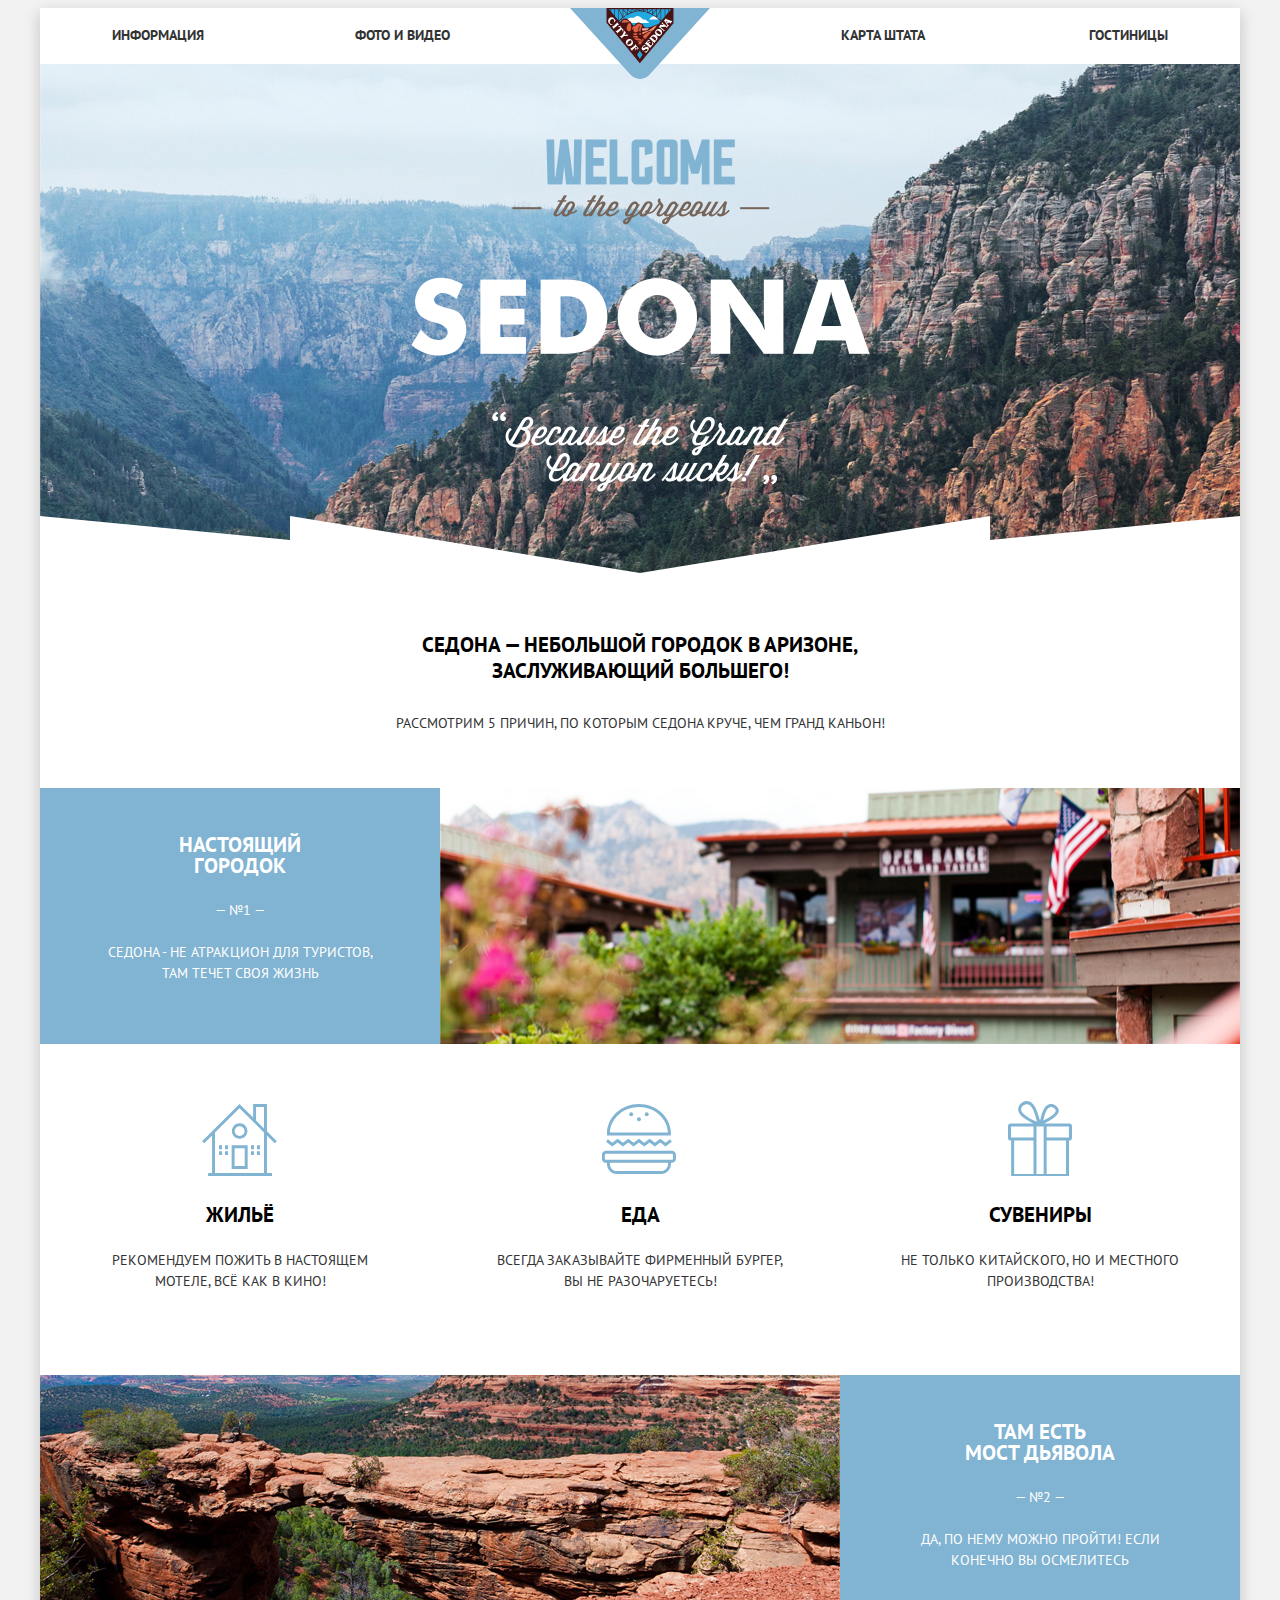
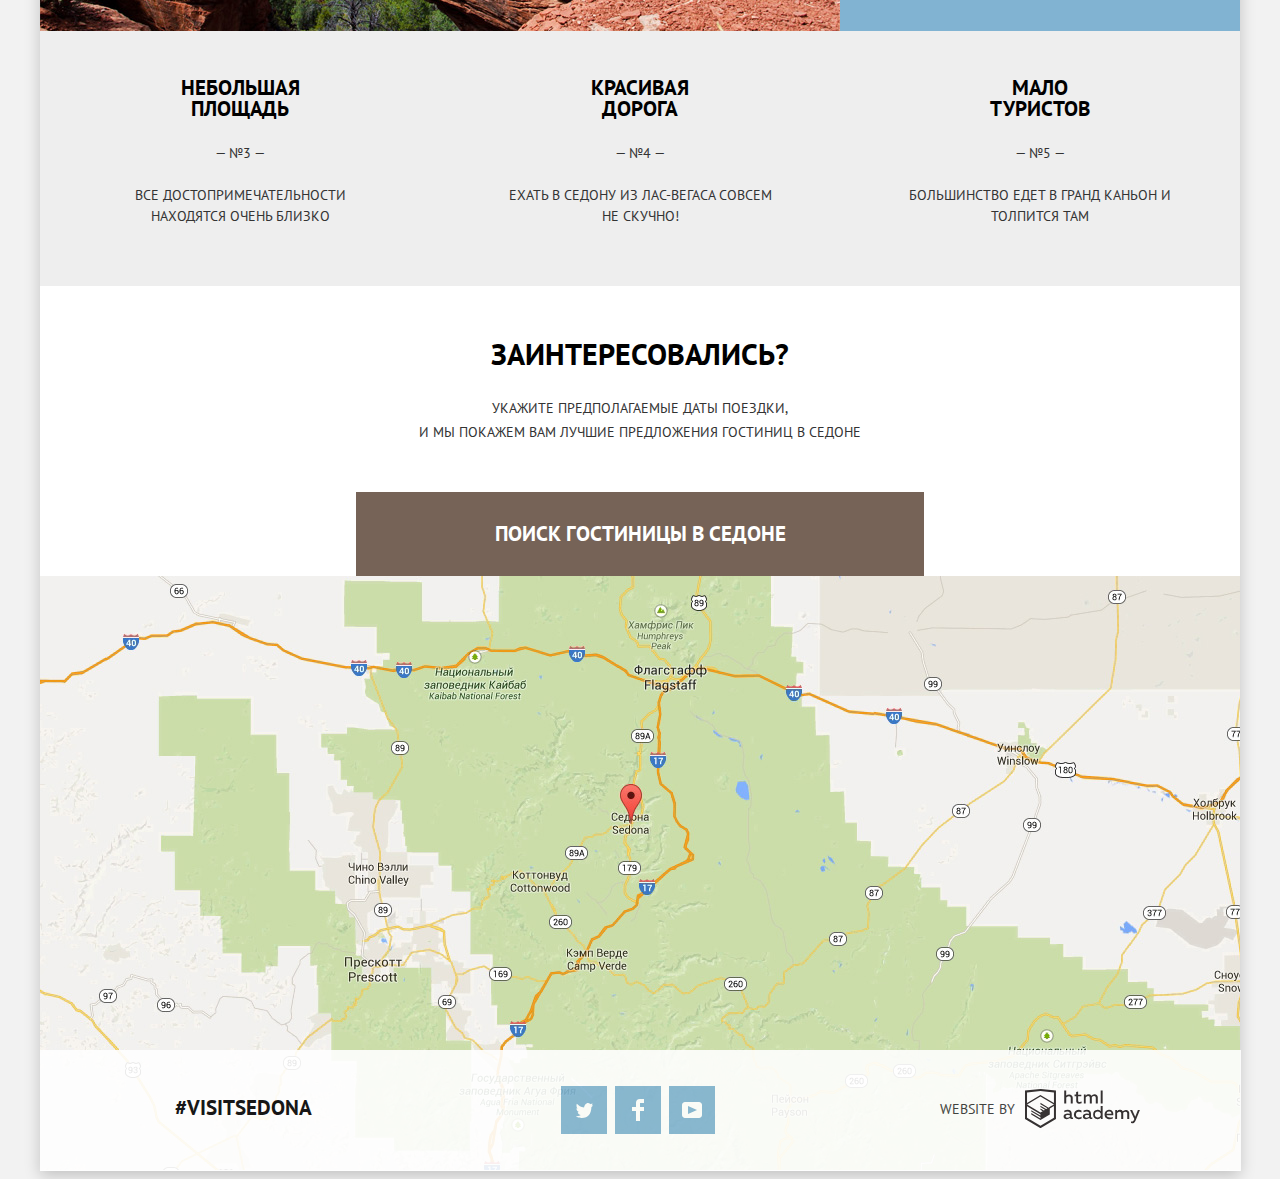
==== commit 9dff9920: "Версия для защиты №2" ====
--- a/index.html
+++ b/index.html
@@ -5,36 +5,34 @@
   <title>HTML Academy: Седона</title>
   <link href="https://fonts.googleapis.com/css?family=PT+Sans" rel="stylesheet">
   <link rel="stylesheet" href="https://necolas.github.io/normalize.css/8.0.1/normalize.css">
-  <!-- <link rel="stylesheet" href="css/min-style.css"> -->
-  <link rel="stylesheet" href="css/style.css">
+  <link rel="stylesheet" href="css/min-style.css">
+  <!-- <link rel="stylesheet" href="css/style.css"> -->
 </head>
 
 <body>
   <div class="main-wrapper">
 
     <header class="main-header">
-      <div class="header-top">
-        <a  class="logo" >
-          <img src="img/logo.svg" width="140" height="71" alt="Логотип: CITY OF SEDONA">
-        </a>
-        <nav class="main-menu">
-          <ul class="main-menu-items">
-            <li><a href="information.html">Информация</a></li>
-            <li><a href="fotos-videos.html">Фото и видео</a></li>
-            <li><a href="state-map.html">Карта штата</a></li>
-            <li><a href="catalog.html">Гостиницы</a></li>
-          </ul>
-        </nav>
-      </div>
+      <a  class="logo">
+        <img src="img/logo.svg" width="140" height="71" alt="Логотип: CITY OF SEDONA">
+      </a>
+      <nav class="main-menu">
+        <ul class="main-menu-items">
+          <li><a href="information.html">Информация</a></li>
+          <li><a href="fotos-videos.html">Фото и видео</a></li>
+          <li><a href="state-map.html">Карта штата</a></li>
+          <li><a href="catalog.html">Гостиницы</a></li>
+        </ul>
+      </nav>
     </header>
 
     <main>
       <h1 class="visually-hidden">Туристическая Седона</h1>
+
       <section class="welcome" >
-        <div class="welcome-wrapper">
-        </div>
+        <div class="welcome-wrapper"></div>
         <div class="welcome-text">
-          <h2 class="container">Седона — небольшой городок в Аризоне, <br> заслуживающий большего!</h2>
+          <h2 class="container">Седона — небольшой городок в Аризоне,<br>заслуживающий большего!</h2>
           <p class="container">Рассмотрим 5 причин, по которым Седона круче, чем гранд каньон!</p>
         </div>
       </section>
@@ -42,17 +40,15 @@
       <section class="advantages">
         <h2 class="visually-hidden">Преимущества</h2>
         <ol class="advantages-list">
-          <li >
-            <div class="advantages-item-special">
+          <li>
+            <div class="advantages-item-special city">
               <div class="advantages-text">
                 <h3 class="advantages-title">Настоящий городок</h3>
                 <p class="text">— №1 —</p>
                 <p class="text">Седона - не атракцион для туристов, там течет своя жизнь</p>
               </div>
-              <div class="advantages-img city"></div>
-              <!-- <img src="img/layer-10.jpg" alt="Настоящий городок" width="800" height="401"> -->
-              <h2 class="visually-hidden">Почему настоящий городок?</h2>
             </div>
+            <h2 class="visually-hidden">Почему настоящий городок?</h2>
             <ul class="features-item-list">
               <li class="features-item">
                 <h3 class="features-title features-housing">Жильё</h3>
@@ -68,35 +64,27 @@
               </li>
             </ul>
           </li>
-          <li class="advantages-item-special">
+          <li class="advantages-item-special bridge">
             <div class="advantages-text">
               <h3 class="advantages-title">Там есть Мост дьявола</h3>
               <p class="text">— №2 —</p>
               <p class="text">Да, по нему можно пройти! Если конечно вы осмелитесь</p>
             </div>
-            <div class="advantages-img bridge"></div>
-            <!-- <img src="img/layer-5.jpg" alt="Мост дьявола" width="800" height="401"> -->
           </li>
           <li class="advantages-item">
-            <div class="advantages-text">
-              <h3 class="advantages-title">Небольшая площадь</h3>
-              <p class="text">— №3 —</p>
-              <p class="text">Все достопримечательности находятся очень близко</p>
-            </div>
+            <h3 class="advantages-title">Небольшая площадь</h3>
+            <p class="text">— №3 —</p>
+            <p class="text">Все достопримечательности находятся очень близко</p>
           </li>
           <li class="advantages-item">
-            <div class="advantages-text">
-              <h3 class="advantages-title">Красивая дорога</h3>
-              <p class="text">— №4 —</p>
-              <p class="text">Ехать в Седону из Лас-Вегаса совсем не скучно!</p>
-            </div>
+            <h3 class="advantages-title">Красивая дорога</h3>
+            <p class="text">— №4 —</p>
+            <p class="text">Ехать в Седону из Лас-Вегаса совсем не скучно!</p>
           </li>
           <li class="advantages-item">
-            <div class="advantages-text">
-              <h3 class="advantages-title">Мало туристов</h3>
-              <p class="text">— №5 —</p>
-              <p class="text">Большинство едет в Гранд Каньон и толпится там</p>
-            </div>
+            <h3 class="advantages-title">Мало туристов</h3>
+            <p class="text">— №5 —</p>
+            <p class="text">Большинство едет в Гранд Каньон и толпится там</p>
           </li>
         </ol>
       </section>
@@ -108,40 +96,40 @@
           <p class="container">Укажите предполагаемые даты поездки, <br>и мы покажем вам лучшие предложения гостиниц в седоне</p>
         </div>
         <a href="hotels.html" class="btn-order"> Поиск гостиницы в Седоне</a>
-
-        <form class="search"  method="get">
+        <form class="search"  method="get"  action="https://echo.htmlacademy.ru">
           <div class="date-select">
-            <label for="arrival-date"> Дата заезда:</label>
+            <label for="arrival-date">Дата заезда:</label>
             <p class="select-area">
               <button type="button" name="calendar">
-                <svg xmlns="http://www.w3.org/2000/svg" width="21" height="22" viewBox="0 0 21 22"><path d="M19.251 2.025h-2.845V.648c0-.381-.294-.689-.656-.689-.363 0-.656.308-.656.689v1.377h-3.938V.648c0-.381-.294-.689-.655-.689-.363 0-.657.308-.657.689v1.377H5.906V.648c0-.381-.294-.689-.656-.689-.363 0-.657.308-.657.689v1.377H1.75C.784 2.025 0 2.847 0 3.862v16.302C0 21.179.784 22 1.75 22h17.501c.966 0 1.749-.821 1.749-1.836V3.862c0-1.015-.783-1.837-1.749-1.837zm.437 18.139a.448.448 0 0 1-.437.459H1.75a.45.45 0 0 1-.438-.459V3.862a.45.45 0 0 1 .438-.459h2.844v1.378c0 .381.294.689.657.689.362 0 .656-.308.656-.689V3.403h3.938v1.378c0 .381.294.689.657.689.361 0 .655-.308.655-.689V3.403h3.938v1.378c0 .381.293.689.656.689.362 0 .656-.308.656-.689V3.403h2.845c.241 0 .437.206.437.459v16.302z" fill="#cacaca"/><path d="M4.594 8.225h2.625v2.066H4.594zM4.594 11.668h2.625v2.067H4.594zM4.594 15.112h2.625v2.066H4.594zM9.188 15.112h2.625v2.066H9.188zM9.188 11.668h2.625v2.067H9.188zM9.188 8.225h2.625v2.066H9.188zM13.781 15.112h2.625v2.066h-2.625zM13.781 11.668h2.625v2.067h-2.625zM13.781 8.225h2.625v2.066h-2.625z" fill="#cacaca"/></svg>
+                <svg xmlns="http://www.w3.org/2000/svg" width="21" height="22" viewBox="0 0 21 22">
+                  <path d="M19.251 2.025h-2.845V.648c0-.381-.294-.689-.656-.689-.363 0-.656.308-.656.689v1.377h-3.938V.648c0-.381-.294-.689-.655-.689-.363 0-.657.308-.657.689v1.377H5.906V.648c0-.381-.294-.689-.656-.689-.363 0-.657.308-.657.689v1.377H1.75C.784 2.025 0 2.847 0 3.862v16.302C0 21.179.784 22 1.75 22h17.501c.966 0 1.749-.821 1.749-1.836V3.862c0-1.015-.783-1.837-1.749-1.837zm.437 18.139a.448.448 0 0 1-.437.459H1.75a.45.45 0 0 1-.438-.459V3.862a.45.45 0 0 1 .438-.459h2.844v1.378c0 .381.294.689.657.689.362 0 .656-.308.656-.689V3.403h3.938v1.378c0 .381.294.689.657.689.361 0 .655-.308.655-.689V3.403h3.938v1.378c0 .381.293.689.656.689.362 0 .656-.308.656-.689V3.403h2.845c.241 0 .437.206.437.459v16.302z" fill="#cacaca"/><path d="M4.594 8.225h2.625v2.066H4.594zM4.594 11.668h2.625v2.067H4.594zM4.594 15.112h2.625v2.066H4.594zM9.188 15.112h2.625v2.066H9.188zM9.188 11.668h2.625v2.067H9.188zM9.188 8.225h2.625v2.066H9.188zM13.781 15.112h2.625v2.066h-2.625zM13.781 11.668h2.625v2.067h-2.625zM13.781 8.225h2.625v2.066h-2.625z" fill="#cacaca"/>
+                </svg>
               </button>
               <input type="text" id="arrival-date" name="arrival" value="" placeholder="24 апреля 2017" >
             </p>
           </div>
-
           <div class="date-select">
             <label for="departure-date">Дата выезда:</label>
             <p class="select-area">
-
               <button type="button" name="calendar">
-                <svg xmlns="http://www.w3.org/2000/svg" width="21" height="22" viewBox="0 0 21 22"><path d="M19.251 2.025h-2.845V.648c0-.381-.294-.689-.656-.689-.363 0-.656.308-.656.689v1.377h-3.938V.648c0-.381-.294-.689-.655-.689-.363 0-.657.308-.657.689v1.377H5.906V.648c0-.381-.294-.689-.656-.689-.363 0-.657.308-.657.689v1.377H1.75C.784 2.025 0 2.847 0 3.862v16.302C0 21.179.784 22 1.75 22h17.501c.966 0 1.749-.821 1.749-1.836V3.862c0-1.015-.783-1.837-1.749-1.837zm.437 18.139a.448.448 0 0 1-.437.459H1.75a.45.45 0 0 1-.438-.459V3.862a.45.45 0 0 1 .438-.459h2.844v1.378c0 .381.294.689.657.689.362 0 .656-.308.656-.689V3.403h3.938v1.378c0 .381.294.689.657.689.361 0 .655-.308.655-.689V3.403h3.938v1.378c0 .381.293.689.656.689.362 0 .656-.308.656-.689V3.403h2.845c.241 0 .437.206.437.459v16.302z" fill="#cacaca"/><path d="M4.594 8.225h2.625v2.066H4.594zM4.594 11.668h2.625v2.067H4.594zM4.594 15.112h2.625v2.066H4.594zM9.188 15.112h2.625v2.066H9.188zM9.188 11.668h2.625v2.067H9.188zM9.188 8.225h2.625v2.066H9.188zM13.781 15.112h2.625v2.066h-2.625zM13.781 11.668h2.625v2.067h-2.625zM13.781 8.225h2.625v2.066h-2.625z" fill="#cacaca"/></svg>
+                <svg xmlns="http://www.w3.org/2000/svg" width="21" height="22" viewBox="0 0 21 22">
+                  <path d="M19.251 2.025h-2.845V.648c0-.381-.294-.689-.656-.689-.363 0-.656.308-.656.689v1.377h-3.938V.648c0-.381-.294-.689-.655-.689-.363 0-.657.308-.657.689v1.377H5.906V.648c0-.381-.294-.689-.656-.689-.363 0-.657.308-.657.689v1.377H1.75C.784 2.025 0 2.847 0 3.862v16.302C0 21.179.784 22 1.75 22h17.501c.966 0 1.749-.821 1.749-1.836V3.862c0-1.015-.783-1.837-1.749-1.837zm.437 18.139a.448.448 0 0 1-.437.459H1.75a.45.45 0 0 1-.438-.459V3.862a.45.45 0 0 1 .438-.459h2.844v1.378c0 .381.294.689.657.689.362 0 .656-.308.656-.689V3.403h3.938v1.378c0 .381.294.689.657.689.361 0 .655-.308.655-.689V3.403h3.938v1.378c0 .381.293.689.656.689.362 0 .656-.308.656-.689V3.403h2.845c.241 0 .437.206.437.459v16.302z" fill="#cacaca"/><path d="M4.594 8.225h2.625v2.066H4.594zM4.594 11.668h2.625v2.067H4.594zM4.594 15.112h2.625v2.066H4.594zM9.188 15.112h2.625v2.066H9.188zM9.188 11.668h2.625v2.067H9.188zM9.188 8.225h2.625v2.066H9.188zM13.781 15.112h2.625v2.066h-2.625zM13.781 11.668h2.625v2.067h-2.625zM13.781 8.225h2.625v2.066h-2.625z" fill="#cacaca"/>
+                </svg>
               </button>
               <input type="text" id="departure-date" name="departure" value="" placeholder="4 июля 2017">
             </p>
           </div>
           <div class="number-column">
             <div class="number-select">
-              <label for="adults-number"> Взрослые:</label>
+              <label for="adults-number">Взрослые:</label>
               <p class="select-area adults">
                 <button type="button" name="number-mynus">-</button>
                 <input type="text" id="adults-number" name="adults" value="" placeholder="2">
                 <button type="button" name="number-plus">+</button>
               </p>
             </div>
-
             <div class="number-select">
-              <label for="childs-number"> Дети:</label>
+              <label for="childs-number">Дети:</label>
               <p class="select-area">
                 <button type="button" name="number-mynus">-</button>
                 <input type="text" id="childs-number" name="childs" value="" placeholder="0">
@@ -156,7 +144,7 @@
 
     <footer class="page-footer">
       <div class="map">
-      <img class="map-img" src="img/map.jpg" alt="Седона на карте" width="1200" height="593">
+        <img class="map-img" src="img/map.jpg" alt="Седона на карте" width="1200" height="593">
         <iframe src="https://www.google.com/maps/embed?pb=!1m18!1m12!1m3!1d104770.38018730558!2d-111.86517855273749!3d34.85435832354931!2m3!1f0!2f0!3f0!3m2!1i1024!2i768!4f13.1!3m3!1m2!1s0x872da132f942b00d%3A0x5548c523fa6c8efd!2sSedona%2C+Arizona+86336%2C+Estats+Units+d&#39;Am%C3%A8rica!5e0!3m2!1sca!2ses!4v1544992122012" width="600" height="450"  style="border:0" allowfullscreen>
         </iframe>
       </div>
@@ -166,27 +154,39 @@
         </div>
         <div class="footer-center footer">
           <ul class="footer-social">
-            <li><a href="https://twitter.com" class="social-btn social-btn-tw"><span class="visually-hidden" >Twitter</span>
-            </a></li>
-            <li><a href="https://facebook.com" class="social-btn social-btn-fb"><span class="visually-hidden">Facebook</span>
-            </a></li>
-            <li><a href="https://youtube.com" class="social-btn social-btn-ytb"><span class="visually-hidden">YouTube</span>
-            </a></li>
+            <li>
+              <a href="https://twitter.com" class="social-btn social-btn-tw">
+                <span class="visually-hidden" >Twitter</span>
+              </a>
+            </li>
+            <li>
+              <a href="https://facebook.com" class="social-btn social-btn-fb">
+                <span class="visually-hidden">Facebook</span>
+              </a>
+            </li>
+            <li>
+              <a href="https://youtube.com" class="social-btn social-btn-ytb">
+                <span class="visually-hidden">YouTube</span>
+              </a>
+            </li>
           </ul>
         </div>
         <div class="footer-right footer">
           <span>website by</span>
-          <a class="website" href="https://htmlacademy.ru/intensive/htmlcss">
+          <a class="web" href="https://htmlacademy.ru/intensive/htmlcss">
             <span class="visually-hidden">htmlacademy</span>
-            <svg id="Layer_3" data-name="Layer 1" xmlns="http://www.w3.org/2000/svg" viewBox="0 0 108.08 36.85"><title>logo-htmlacademy-small1</title><path d="M44.61,26.88a2,2,0,0,0,.55-0.1v1.33a3.25,3.25,0,0,1-1.18.21,1.67,1.67,0,0,1-1.67-1,4.84,4.84,0,0,1-3.14,1.08c-1.51,0-2.91-.83-2.91-2.55,0-2.13,2-2.79,3.71-2.79a11.08,11.08,0,0,1,2.17.25v-0.3c0-1-.76-1.77-2.19-1.77a7.42,7.42,0,0,0-3,.64v-1.7a10.21,10.21,0,0,1,3.19-.55c2.36,0,3.81,1.12,3.81,3.65v3a0.54,0.54,0,0,0,.49.59h0.17Zm-6.44-1.13A1.35,1.35,0,0,0,39.63,27h0.11a3.39,3.39,0,0,0,2.41-1V24.58a9.72,9.72,0,0,0-1.81-.21c-1,0-2.16.33-2.16,1.38h0Zm12.36-6.11a5,5,0,0,1,2.57.64V22a4.08,4.08,0,0,0-2.3-.7,2.75,2.75,0,1,0,0,5.49,5,5,0,0,0,2.43-.64v1.71a6.27,6.27,0,0,1-2.76.57A4.21,4.21,0,0,1,46,24.51q0-.21,0-0.41a4.32,4.32,0,0,1,4.18-4.46h0.38Zm12.17,7.24a2,2,0,0,0,.55-0.1v1.33a3.25,3.25,0,0,1-1.18.21,1.67,1.67,0,0,1-1.67-1,4.84,4.84,0,0,1-3.14,1.08c-1.51,0-2.91-.83-2.91-2.55,0-2.13,2-2.79,3.71-2.79a11.08,11.08,0,0,1,2.17.25v-0.3c0-1-.76-1.77-2.19-1.77a7.42,7.42,0,0,0-3,.64v-1.7a10.21,10.21,0,0,1,3.19-.55c2.36,0,3.81,1.12,3.81,3.65v3a0.54,0.54,0,0,0,.49.59h0.17Zm-6.44-1.13A1.35,1.35,0,0,0,57.73,27h0.11a3.39,3.39,0,0,0,2.41-1V24.58a9.72,9.72,0,0,0-1.81-.21c-1.06,0-2.16.33-2.16,1.38h0ZM73,16V28.2H71.35V26.88a3.88,3.88,0,0,1-3.19,1.54,4.4,4.4,0,0,1,0-8.78,3.81,3.81,0,0,1,3,1.3V16H73Zm-4.53,5.22a2.76,2.76,0,1,0,0,5.52A2.86,2.86,0,0,0,71.15,25V23A2.91,2.91,0,0,0,68.49,21.27ZM79,19.64c3.31,0,4.46,2.68,3.92,5.09H76.7c0.21,1.5,1.67,2.11,3.19,2.11a6.11,6.11,0,0,0,2.64-.59v1.6a7.14,7.14,0,0,1-3,.57C77,28.42,74.78,27,74.78,24a4.18,4.18,0,0,1,4-4.39H79Zm0.09,1.54a2.28,2.28,0,0,0-2.44,2.1v0.06H81.3A2,2,0,0,0,79.13,21.18Zm5.73,7V19.87h1.65v1a3.81,3.81,0,0,1,2.78-1.27A2.86,2.86,0,0,1,91.89,21a4.12,4.12,0,0,1,2.91-1.33A3.06,3.06,0,0,1,98,23V28.2h-1.9V23.05a1.59,1.59,0,0,0-1.42-1.75H94.42a2.8,2.8,0,0,0-2.07,1.12V28.2h-1.9V23.05A1.59,1.59,0,0,0,89,21.31H88.8a3,3,0,0,0-2.21,1.29v5.63H84.86Zm21.31-8.33h1.9l-3.91,9.46c-0.9,2.17-2.09,2.86-3.35,2.86a4.76,4.76,0,0,1-1.1-.14V30.46a2.86,2.86,0,0,0,.85.12c0.9,0,1.58-.64,2.07-1.9l0.17-.42-4-8.4h2l2.86,6.29ZM38.73,1.46V6.22a3.81,3.81,0,0,1,2.7-1.14,3.25,3.25,0,0,1,3.44,3.4v5.15H43V8.72a1.81,1.81,0,0,0-1.61-2h-0.3a2.93,2.93,0,0,0-2.32,1.39v5.52h-1.9V1.46h1.9ZM49.94,2.31v3h3V6.91h-3v3.81c0,1.1.5,1.46,1.58,1.46a4.49,4.49,0,0,0,1.69-.33v1.6A6.8,6.8,0,0,1,51,13.8a2.55,2.55,0,0,1-2.86-2.74V6.89H46.58V5.26h1.5V2.74Zm5.4,11.31V5.28H57v1A3.81,3.81,0,0,1,59.77,5a2.86,2.86,0,0,1,2.6,1.33A4.12,4.12,0,0,1,65.28,5,3.06,3.06,0,0,1,68.44,8.4v5.21h-1.9V8.46a1.59,1.59,0,0,0-1.42-1.75H64.89a2.8,2.8,0,0,0-2.07,1.12v5.78h-1.9V8.46A1.59,1.59,0,0,0,59.5,6.71H59.27A3,3,0,0,0,57.06,8v5.63H55.34ZM71.17,1.45H73V13.6H71.17V1.45ZM14.71,0H14.55L0,1.54V28.21l14.55,8.66,14.55-8.66V1.54Zm12.5,27.1L14.55,34.64,1.9,27.12V16.18l12.59,7.5V25L5.86,19.9v1.31l8.68,5.21v1.39L5.87,22.65V24l8.68,5.21,8.75-5.24V18.31L27.2,16V27.12Zm0-12.53-3.48,2-1.6,1L14.51,13v1.31L21,18.23H21l-0.14.09-1,.54-5.37-3.2V17l4.24,2.52-1,.67-3.2-1.9v1.31l2.1,1.24L14.5,22.1,2,14.65,14.51,7.11Zm0-1.32L14.49,5.76,1.91,13.25v-10L14.56,1.92,27.21,3.25v10h0Z" transform="translate(0 -0.02)" fill="#231f20"/></svg>
+            <svg id="Layer_3" data-name="Layer 1" xmlns="http://www.w3.org/2000/svg" viewBox="0 0 108.08 36.85">
+              <title>logo-htmlacademy-small1</title>
+              <path d="M44.61,26.88a2,2,0,0,0,.55-0.1v1.33a3.25,3.25,0,0,1-1.18.21,1.67,1.67,0,0,1-1.67-1,4.84,4.84,0,0,1-3.14,1.08c-1.51,0-2.91-.83-2.91-2.55,0-2.13,2-2.79,3.71-2.79a11.08,11.08,0,0,1,2.17.25v-0.3c0-1-.76-1.77-2.19-1.77a7.42,7.42,0,0,0-3,.64v-1.7a10.21,10.21,0,0,1,3.19-.55c2.36,0,3.81,1.12,3.81,3.65v3a0.54,0.54,0,0,0,.49.59h0.17Zm-6.44-1.13A1.35,1.35,0,0,0,39.63,27h0.11a3.39,3.39,0,0,0,2.41-1V24.58a9.72,9.72,0,0,0-1.81-.21c-1,0-2.16.33-2.16,1.38h0Zm12.36-6.11a5,5,0,0,1,2.57.64V22a4.08,4.08,0,0,0-2.3-.7,2.75,2.75,0,1,0,0,5.49,5,5,0,0,0,2.43-.64v1.71a6.27,6.27,0,0,1-2.76.57A4.21,4.21,0,0,1,46,24.51q0-.21,0-0.41a4.32,4.32,0,0,1,4.18-4.46h0.38Zm12.17,7.24a2,2,0,0,0,.55-0.1v1.33a3.25,3.25,0,0,1-1.18.21,1.67,1.67,0,0,1-1.67-1,4.84,4.84,0,0,1-3.14,1.08c-1.51,0-2.91-.83-2.91-2.55,0-2.13,2-2.79,3.71-2.79a11.08,11.08,0,0,1,2.17.25v-0.3c0-1-.76-1.77-2.19-1.77a7.42,7.42,0,0,0-3,.64v-1.7a10.21,10.21,0,0,1,3.19-.55c2.36,0,3.81,1.12,3.81,3.65v3a0.54,0.54,0,0,0,.49.59h0.17Zm-6.44-1.13A1.35,1.35,0,0,0,57.73,27h0.11a3.39,3.39,0,0,0,2.41-1V24.58a9.72,9.72,0,0,0-1.81-.21c-1.06,0-2.16.33-2.16,1.38h0ZM73,16V28.2H71.35V26.88a3.88,3.88,0,0,1-3.19,1.54,4.4,4.4,0,0,1,0-8.78,3.81,3.81,0,0,1,3,1.3V16H73Zm-4.53,5.22a2.76,2.76,0,1,0,0,5.52A2.86,2.86,0,0,0,71.15,25V23A2.91,2.91,0,0,0,68.49,21.27ZM79,19.64c3.31,0,4.46,2.68,3.92,5.09H76.7c0.21,1.5,1.67,2.11,3.19,2.11a6.11,6.11,0,0,0,2.64-.59v1.6a7.14,7.14,0,0,1-3,.57C77,28.42,74.78,27,74.78,24a4.18,4.18,0,0,1,4-4.39H79Zm0.09,1.54a2.28,2.28,0,0,0-2.44,2.1v0.06H81.3A2,2,0,0,0,79.13,21.18Zm5.73,7V19.87h1.65v1a3.81,3.81,0,0,1,2.78-1.27A2.86,2.86,0,0,1,91.89,21a4.12,4.12,0,0,1,2.91-1.33A3.06,3.06,0,0,1,98,23V28.2h-1.9V23.05a1.59,1.59,0,0,0-1.42-1.75H94.42a2.8,2.8,0,0,0-2.07,1.12V28.2h-1.9V23.05A1.59,1.59,0,0,0,89,21.31H88.8a3,3,0,0,0-2.21,1.29v5.63H84.86Zm21.31-8.33h1.9l-3.91,9.46c-0.9,2.17-2.09,2.86-3.35,2.86a4.76,4.76,0,0,1-1.1-.14V30.46a2.86,2.86,0,0,0,.85.12c0.9,0,1.58-.64,2.07-1.9l0.17-.42-4-8.4h2l2.86,6.29ZM38.73,1.46V6.22a3.81,3.81,0,0,1,2.7-1.14,3.25,3.25,0,0,1,3.44,3.4v5.15H43V8.72a1.81,1.81,0,0,0-1.61-2h-0.3a2.93,2.93,0,0,0-2.32,1.39v5.52h-1.9V1.46h1.9ZM49.94,2.31v3h3V6.91h-3v3.81c0,1.1.5,1.46,1.58,1.46a4.49,4.49,0,0,0,1.69-.33v1.6A6.8,6.8,0,0,1,51,13.8a2.55,2.55,0,0,1-2.86-2.74V6.89H46.58V5.26h1.5V2.74Zm5.4,11.31V5.28H57v1A3.81,3.81,0,0,1,59.77,5a2.86,2.86,0,0,1,2.6,1.33A4.12,4.12,0,0,1,65.28,5,3.06,3.06,0,0,1,68.44,8.4v5.21h-1.9V8.46a1.59,1.59,0,0,0-1.42-1.75H64.89a2.8,2.8,0,0,0-2.07,1.12v5.78h-1.9V8.46A1.59,1.59,0,0,0,59.5,6.71H59.27A3,3,0,0,0,57.06,8v5.63H55.34ZM71.17,1.45H73V13.6H71.17V1.45ZM14.71,0H14.55L0,1.54V28.21l14.55,8.66,14.55-8.66V1.54Zm12.5,27.1L14.55,34.64,1.9,27.12V16.18l12.59,7.5V25L5.86,19.9v1.31l8.68,5.21v1.39L5.87,22.65V24l8.68,5.21,8.75-5.24V18.31L27.2,16V27.12Zm0-12.53-3.48,2-1.6,1L14.51,13v1.31L21,18.23H21l-0.14.09-1,.54-5.37-3.2V17l4.24,2.52-1,.67-3.2-1.9v1.31l2.1,1.24L14.5,22.1,2,14.65,14.51,7.11Zm0-1.32L14.49,5.76,1.91,13.25v-10L14.56,1.92,27.21,3.25v10h0Z" transform="translate(0 -0.02)" fill="#231f20"/>
+            </svg>
           </a>
         </div>
       </div>
     </footer>
 
   </div>
-  <!-- <script src="js/min-script.js"></script> -->
-  <script src="js/script.js"></script>
+  <script src="js/min-script.js"></script> 
+  <!-- <script src="js/script.js"></script> -->
 
 </body>
 </html>
--- a/css/min-style.css
+++ b/css/min-style.css
@@ -1 +1 @@
-.advantages-img,.features-title:before,.price-controls::after,.social-btn,button[name=number-mynus]::before{content:""}.btn-order,.btn-transparent,.date-select input,.filter-range,.number-select input,body{text-transform:uppercase}.advantages-item,.advantages-list,.features-item-list,.filters li,.items-list li.item,.main-menu-items,.sorting-column li,.stars,.stars li{list-style:none}body{padding:0;font-family:'PT Sans',Arial,sans-serif;font-size:14px;line-height:21px;color:#333;text-align:center;background-color:#f2f2f2}.advantages-title,.features-title,.welcome h2{font-size:21px;font-weight:700}.main-menu,.welcome h2,.welcome p{line-height:26px}img{max-width:100%;height:auto}a{text-decoration:none}.visually-hidden:not(:focus):not(:active),input[type=checkbox].visually-hidden,input[type=radio].visually-hidden{position:absolute;width:1px;height:1px;margin:-1px;border:0;padding:0;white-space:nowrap;-webkit-clip-path:inset(100%);clip-path:inset(100%);clip:rect(0 0 0 0);overflow:hidden}.features-item,.header-top,.welcome-wrapper{position:relative}.main-wrapper{width:1200px;margin:0 auto;padding:0;background-color:#fff;-webkit-box-shadow:0 5px 15px 0 rgba(0,1,1,.2);box-shadow:0 5px 15px 0 rgba(0,1,1,.2)}.container{width:600px;margin:0 auto;padding:0}.logo{position:absolute;top:0;left:530px;z-index:3;display:block}.main-menu{margin:0;font-weight:700;color:#333}.main-menu-items{display:-webkit-box;display:-ms-flexbox;display:flex;-webkit-box-orient:horizontal;-webkit-box-direction:normal;-ms-flex-direction:row;flex-direction:row;-webkit-box-pack:justify;-ms-flex-pack:justify;justify-content:space-between;-ms-flex-wrap:wrap;flex-wrap:wrap;margin:0;padding-left:0}.main-menu-items a{display:block;padding-top:14px;padding-bottom:16px;color:#333}.advantages-list,.welcome-wrapper{display:-webkit-box;display:-ms-flexbox}.main-menu-items li{width:228px}.main-menu-items li:first-child{margin-left:72px}.main-menu-items li:first-child,.main-menu-items li:nth-child(2){text-align:left}.main-menu-items li:nth-child(2){margin-right:50px}.main-menu-items li:nth-child(3){margin-left:50px}.main-menu-items li:last-child,.main-menu-items li:nth-child(3){text-align:right}.main-menu-items li:last-child{margin-right:72px}.main-menu-items a:focus,.main-menu-items a:hover{color:#81b3d2;outline:0}.main-menu-items a.active-page{color:#766357}.welcome-wrapper{display:flex;-webkit-box-orient:vertical;-webkit-box-direction:normal;-ms-flex-direction:column;flex-direction:column;-webkit-box-pack:end;-ms-flex-pack:end;justify-content:flex-end;-ms-flex-wrap:wrap;flex-wrap:wrap;margin:0;padding:0;width:auto;height:509px;background-image:url(../img/polygon.svg),url(../img/welcome.png),url(../img/background-photo.jpg);background-position:0 452px,center 75px,0 -80px;background-repeat:no-repeat;background-color:#81b3d2}.social-btn-fb,.social-btn-tw,.social-btn-ytb{background-position:center;background-repeat:no-repeat}.welcome-text{display:block;padding-top:59px;padding-bottom:52px;width:100%;background-color:#fff}.welcome h2{padding:0 40px;margin-bottom:26px;color:#000}.welcome p{display:block}.advantages-list{display:flex;-webkit-box-pack:justify;-ms-flex-pack:justify;justify-content:space-between;-ms-flex-wrap:wrap;flex-wrap:wrap;align-items:flex-start;align-content:flex-start;margin:0;padding:0}.advantages-item-special,.features-item-list{display:-webkit-box;display:-ms-flexbox;margin:0}.advantages-item{width:400px;background-color:#eee}.advantages-text{padding:25px 60px 38px}.advantages-text p{padding-bottom:7px}.advantages-item-special .advantages-text{width:400px;padding-bottom:5px;color:#fff;background-color:#81b3d2}.advantages-item-special{display:flex;-webkit-box-pack:start;-ms-flex-pack:start;justify-content:flex-start;-webkit-box-orient:horizontal;-webkit-box-direction:reverse;-ms-flex-direction:row-reverse;flex-direction:row-reverse;width:100%;padding:0}.advantages-item-special:first-child{-webkit-box-orient:horizontal;-webkit-box-direction:normal;-ms-flex-direction:row;flex-direction:row;width:1200px}.item-block .rating,.order,.page-footer{-webkit-box-orient:vertical;-webkit-box-direction:normal}.advantages-img{display:block;width:800px;min-height:256px;background-color:#81b3d2;background-size:cover;background-position-y:center}.city{background-image:url(../img/layer-10.jpg);background-repeat:no-repeat}.bridge{background-image:url(../img/layer-5.jpg);background-repeat:no-repeat}.advantages-title{padding-left:65px;padding-right:65px;padding-bottom:3px;text-align:center}.advantages-item .advantages-title{color:#000}.features-item-list{display:flex;-webkit-box-pack:justify;-ms-flex-pack:justify;justify-content:space-between;width:1200px;padding:0;background-color:#fff}.features-item{width:400px;padding:139px 50px 69px;background-color:#fff}.features-title:before{position:absolute;left:162px;top:60px;width:76px;height:75px}.features-housing:before{background-image:url(../img/icon-1.svg);background-repeat:no-repeat}.features-food:before{background-image:url(../img/icon-3.svg);background-repeat:no-repeat}.features-souvenirs::before{left:168px;top:57px;background-image:url(../img/icon-2.svg);background-repeat:no-repeat}.features-title{padding-bottom:2px;color:#000}.order{display:-webkit-box;display:-ms-flexbox;display:flex;-ms-flex-direction:column;flex-direction:column;-webkit-box-align:center;-ms-flex-align:center;align-items:center;position:relative}.order-info b{display:block;margin-top:52px;margin-bottom:26px;font-size:30px;line-height:36px;color:#000}.order-info p{margin-bottom:47px;line-height:24px}.btn-order{display:block;width:568px;padding:29px 0;color:#fff;font-size:21px;font-weight:700;line-height:26px;background-color:#766357;border-style:none}.btn-order:focus,.btn-order:hover{background-color:#604e43;outline:0}.btn-order:active{background-color:#503e33;outline:0}@-webkit-keyframes open{0%{max-height:0;opacity:0}100%{max-height:100%;opacity:1}}@keyframes open{0%{max-height:0;opacity:0}100%{max-height:100%;opacity:1}}.search{display:none;position:absolute;z-index:2;top:100%;left:calc(50% - 285px);width:458px;padding:40px 55px 61px;margin:0;text-align:left;background-color:#fff;-webkit-box-shadow:0 7px 15px 0 rgba(0,1,1,.15);box-shadow:0 7px 15px 0 rgba(0,1,1,.15)}.search-show{display:block;animation:open 1s ease-in 0s 1 forwards;-webkit-animation:open 1s ease-in 0s 1 forwards}.number-column{display:-webkit-box;display:-ms-flexbox;display:flex;-webkit-box-pack:justify;-ms-flex-pack:justify;justify-content:space-between}.date-select,.number-select{display:-webkit-box;display:-ms-flexbox;display:flex;-webkit-box-pack:justify;-ms-flex-pack:justify;justify-content:space-between;-webkit-box-align:baseline;-ms-flex-align:baseline;align-items:baseline}.select-area{position:relative;-webkit-box-flex:1;-ms-flex-positive:1;flex-grow:1;background-color:#f2f2f2;border-style:none}.select-area.adults{margin-left:15px}.search label{padding:0 24px 0 0;margin:0;color:#000;font-weight:700;line-height:26px}.date-select input,.number-select input{padding:10px 0;color:#000;font-weight:700;background-color:#f2f2f2;border:2px solid #f2f2f2}.date-select input{width:95%;padding-left:15px}.number-select input{width:22px;padding-left:15px;text-align:left}input::-webkit-input-placeholder{color:#000;font-weight:700;text-transform:uppercase}input:-ms-input-placeholder{color:#000;font-weight:700;text-transform:uppercase}input::-ms-input-placeholder{color:#000;font-weight:700;text-transform:uppercase}input::placeholder{color:#000;font-weight:700;text-transform:uppercase}.date-select input:hover{color:#000;font-weight:700;background-color:#ebebeb;border:2px solid #ebebeb;outline:0}.date-select input:focus{color:#000;font-weight:700;background-color:#fff;border:2px solid #e5e5e5;outline:0}.number-select input:focus{outline:0}.search button[name=calendar]{position:absolute;right:10px;top:7px;padding:0;margin:0;border:none;background-color:transparent}.search button[name=calendar]:active,.search button[name=calendar]:focus,.search button[name=calendar]:hover{outline:0}button[name=calendar]:focus path,button[name=calendar]:hover path{fill:#000}.footer-right a:focus path,.footer-right a:hover path,button[name=calendar]:active path{fill:#81b3d2}.search button[name=search]{width:458px;min-height:58px;margin-top:39px;color:#fff;font-weight:700;font-size:21px;line-height:26px;text-align:center;text-transform:uppercase;background-color:#81b3d2;border-style:none}.inner main,.item-row p{text-align:left}.search button[name=search]:focus,.search button[name=search]:hover{background-color:#669ec0}.search button[name=search]:active{color:rgba(255,255,255,.3);background-color:#5496bd}.number-select button{width:34px;height:28px;margin:0;padding:0;font-size:0;border:none}button[name=number-plus],button[name=number-mynus]{border:none;outline:0;background-color:#f2f2f2}button[name=number-mynus]::before{position:absolute;left:14px;top:19px;width:10px;height:3px;background-color:#cacaca}button[name=number-plus]::after,button[name=number-plus]::before{content:"";position:absolute;left:89px;top:19px;width:10px;height:2px;background-color:#cacaca}button[name=number-plus]::before{-webkit-transform:rotate(90deg);-ms-transform:rotate(90deg);transform:rotate(90deg)}button[name=number-plus]:focus::after,button[name=number-plus]:focus::before,button[name=number-plus]:hover::after,button[name=number-plus]:hover::before,button[name=number-mynus]:focus::before,button[name=number-mynus]:hover::before{background-color:#000}button[name=number-plus]:active::after,button[name=number-plus]:active::before,button[name=number-mynus]:active::before{background-color:#81b3d2}.footer,.main-footer{background-color:#fff}.page-footer{display:-webkit-box;display:-ms-flexbox;display:flex;-ms-flex-direction:column;flex-direction:column;position:relative}.page-footer iframe{width:1200px;height:593px}.inner .map{display:none}.main-footer{position:absolute;z-index:2;bottom:0;display:-webkit-box;display:-ms-flexbox;display:flex;-webkit-box-pack:justify;-ms-flex-pack:justify;justify-content:space-between;opacity:.9}.inner .main-footer,.label-checkbox,.page-footer img{position:relative}.page-footer img{z-index:1}.footer{width:420px;padding:0}.footer-left{padding-right:62px}.footer-left a{display:block;padding-top:45px;padding-bottom:50px;padding-right:13px;color:#000;line-height:26px;font-size:21px;font-weight:700}.footer-center ul,.social-btn{display:-webkit-box;display:-ms-flexbox}.footer-center ul{display:flex;-ms-flex-wrap:wrap;flex-wrap:wrap;-webkit-box-pack:justify;-ms-flex-pack:justify;justify-content:space-between;-webkit-box-align:center;-ms-flex-align:center;align-items:center;width:154px;margin:0;padding-top:36px}.footer-center li{width:46px;padding:0;margin:0;list-style:none}.social-btn{display:flex;-webkit-box-align:center;-ms-flex-align:center;align-items:center;-webkit-box-pack:center;-ms-flex-pack:center;justify-content:center;width:46px;height:48px;background-color:#81b3d2}.social-btn-tw{background-image:url(../img/twitter.svg)}.social-btn-fb{background-image:url(../img/fb-icon.svg)}.social-btn-ytb{background-image:url(../img/youtube.svg)}.social-btn:focus,.social-btn:hover{background-color:#669ec0}.social-btn:active{background-color:#5496bd;opacity:.3}.footer-right{display:-webkit-box;display:-ms-flexbox;display:flex;-webkit-box-pack:justify;-ms-flex-pack:justify;justify-content:space-between;-webkit-box-align:center;-ms-flex-align:center;align-items:center;max-width:200px;padding-top:33px;padding-bottom:36px;padding-right:101px}.footer-right span{display:block;line-height:26px}.footer-right a{display:block;width:115px;height:41px}.footer-right a:active path{fill:#bdbbbc}.wrapper-inner{width:auto;min-height:200px;background-image:url(../img/filter-background.jpg);background-repeat:no-repeat;background-position:0 -270px;background-color:#81b3d2}.form-filters{display:-webkit-box;display:-ms-flexbox;display:flex;-webkit-box-pack:justify;-ms-flex-pack:justify;justify-content:space-between;-ms-flex-wrap:wrap;flex-wrap:wrap;color:#fff;padding:27px 71px 0 60px}.filter-list{width:230px;padding:0;margin:0}.filters fieldset{border:none}.filters legend{display:block;margin-top:10px;font-size:16px;font-weight:700;color:#fff}.filter-column{display:-webkit-box;display:-ms-flexbox;display:flex;-webkit-box-pack:justify;-ms-flex-pack:justify;justify-content:space-between;color:#fff}.filter-option{display:block;margin-bottom:24px;margin-top:20px}.label-checkbox{padding-left:40px;cursor:pointer}.label-checkbox input[type=checkbox]+.checkbox-indicator{position:absolute;top:0;left:0;width:23px;height:23px;background-image:url(../img/checkbox-off.svg);background-repeat:no-repeat}.label-checkbox input[type=checkbox]:focus+.checkbox-indicator,.label-checkbox input[type=checkbox]:hover+.checkbox-indicator{background-image:url(../img/checkbox-off.svg);background-repeat:no-repeat;border:2px solid gray}.label-checkbox input[type=checkbox]:checked+.checkbox-indicator{width:27px;background-image:url(../img/checkbox-on.svg);background-repeat:no-repeat}.label-checkbox input[type=checkbox]:disabled+.checkbox-indicator{width:27px;background-image:url(../img/checkbox-off-3.svg);background-repeat:no-repeat}.label-checkbox input[type=checkbox]:disabled:checked+.checkbox-indicator{width:27px;background-image:url(../img/checkbox-on-2.svg);background-repeat:no-repeat}.filter-range{width:318px;color:#fff}.filter-range-title{margin-bottom:10px;font-weight:600;font-size:16px;line-height:21px}.price-controls{position:relative;height:33px;margin-bottom:19px;font-size:0;border:2px solid #fff;border-radius:2px}.price-controls::after{position:absolute;top:50%;left:50%;width:2px;height:22px;background:#fff;-webkit-transform:translate(-50%,-50%);-ms-transform:translate(-50%,-50%);transform:translate(-50%,-50%)}.price-controls label{display:inline-block;font-size:14px;line-height:21px;vertical-align:top;cursor:pointer}.price-controls .max-price,.price-controls .min-price{width:90px;padding-left:62px}.price-controls input{width:50px;margin:0;padding-top:7px;color:inherit;font:inherit;background:0 0;border:none}.range-controls{position:relative;margin-bottom:32px}.range-controls .scale{height:2px;background:rgba(255,255,255,.3)}.range-controls .bar{width:80%;height:2px;background:#fff}.range-toggle{position:absolute;top:-9px;width:4px;height:4px;background:#ababab;border:8px solid #fff;border-radius:50%;-webkit-box-shadow:0 2px 1px 0 rgba(0,1,1,.2);box-shadow:0 2px 1px 0 rgba(0,1,1,.2);cursor:pointer}.range-toggle:hover{background:#1c4f80}.range-toggle-min{left:0}.range-toggle-max{left:80%}.btn-transparent{display:block;margin:0 97px 0 auto;padding:6px 33px 6px 35px;font-size:14px;line-height:20px;color:#fff;background:0 0;border:2px solid #fff;border-radius:2px;cursor:pointer}.sorting,.sorting-column{display:-webkit-box;display:-ms-flexbox}.btn-transparent:active,.btn-transparent:focus,.btn-transparent:hover{color:#000;background:#fff}.sorting{position:relative;display:flex;-webkit-box-pack:start;-ms-flex-pack:start;justify-content:flex-start;-webkit-box-align:baseline;-ms-flex-align:baseline;align-items:baseline;color:#000}.sorting b{display:block;padding:29px 48px 30px 71px;font-size:21px;line-height:26px;color:#000;font-weight:700}.sorting-column{display:flex;-webkit-box-pack:justify;-ms-flex-pack:justify;justify-content:space-between;font-size:12px;line-height:18px}.sorting-column p{margin-right:28px}.sorting-column ul{display:-webkit-box;display:-ms-flexbox;display:flex;-webkit-box-pack:justify;-ms-flex-pack:justify;justify-content:space-between;padding:0}.sorting-column li{padding-right:22px}.sorting-link{color:rgba(0,0,0,.3);text-decoration:underline;-webkit-text-decoration-style:dotted;text-decoration-style:dotted;-webkit-text-decoration-color:#81b3d2;text-decoration-color:#81b3d2}.sorting-link:focus,.sorting-link:hover{color:#81b3d2}.sorting-link:active{color:#000;text-decoration:none}.sorting-link.current{color:#81b3d2;text-decoration:none}.sorting-column.arrows{position:absolute;top:35px;right:74px}.sorting-column a{display:block;padding-left:12px}.item,.item-block{display:-webkit-box;display:-ms-flexbox}.sorting-column a path{fill:#cacaca}.sorting-column a:focus path,.sorting-column a:hover path{fill:#231F20}.sorting-column .current path,.sorting-column a:active path{fill:#81b3d2}.items-list ul{padding:0;margin:0}.items-list li.item{border-top:1px solid #f2f2f2}.items-list li.item:last-child{border-bottom:1px solid #f2f2f2}.item{position:relative;display:flex;-webkit-box-pack:start;-ms-flex-pack:start;justify-content:flex-start;-webkit-box-align:start;-ms-flex-align:start;align-items:flex-start}.item-img{padding:30px 30px 30px 72px}.item-block{display:flex;-ms-flex-wrap:wrap;flex-wrap:wrap;-ms-flex-line-pack:start;align-content:flex-start;padding-top:25px;width:300px}.item-row{display:-webkit-box;display:-ms-flexbox;display:flex;-webkit-box-pack:justify;-ms-flex-pack:justify;justify-content:space-between;-webkit-box-align:baseline;-ms-flex-align:baseline;align-items:baseline;padding-top:8px;padding-bottom:13px}.item-row p{display:block;min-width:110px;margin:0 6px 0 0}.item .btn,.item-block .rating{display:-webkit-box;display:-ms-flexbox}.item .item-name{padding-bottom:0;margin-top:20px;color:#000;line-height:26px;font-size:21px}.item .item-name:focus,.item .item-name:hover{color:#81b3d2}.item .item-name:active{color:rgba(0,0,0,.3)}.item .btn{display:flex;-webkit-box-pack:start;-ms-flex-pack:start;justify-content:flex-start}.item .btn-book,.item .btn-more{display:inline-block;vertical-align:middle;margin-right:6px;min-width:110px;color:#fff;font-weight:700;text-align:center;background-color:#81b3d2;padding:4px 17px}.item .btn-more{width:110px;padding:4px 0}.item .btn-book{background-color:#766357}.item .btn-more:focus,.item .btn-more:hover{background-color:#669ec0}.item .btn-more:active{color:rgba(255,255,255,.3);background-color:#5496bd}.item .btn-book:focus,.item .btn-book:hover{background-color:#604e43}.item .btn-book:active{color:rgba(255,255,255,.3);background-color:#503e33}.item-block .rating{position:absolute;right:73px;top:29px;display:flex;-ms-flex-direction:column;flex-direction:column;-ms-flex-line-pack:justify;align-content:space-between}.item-stars{margin-bottom:29px}.stars{display:-webkit-box;display:-ms-flexbox;display:flex;-webkit-box-pack:end;-ms-flex-pack:end;justify-content:flex-end;margin:0;padding-left:0}.stars li{border-style:none}.stars img{padding-left:5px}.item-rating{padding:3px 11px 3px 16px;color:#666;background-color:#f2f2f2;border:none}
+.btn-order,.btn-transparent,.date-select input,.filter-range,.number-select input,body{text-transform:uppercase}.advantages-item-special::after,.wrapper-inner{background-size:cover;background-position-y:center}.bridge::after,.city::after,.features-title:before,.social-btn,.welcome-wrapper,.wrapper-inner{background-repeat:no-repeat}body{padding:0;font-size:14px;line-height:21px;font-family:'PT Sans',Arial,sans-serif;text-align:center;color:#333;background-color:#f2f2f2}.advantages-title,.features-title,.welcome h2{font-size:21px;font-weight:700}.main-menu,.welcome h2,.welcome p{line-height:26px}img{max-width:100%;height:auto}a{text-decoration:none}.visually-hidden:not(:focus):not(:active),input[type=checkbox].visually-hidden,input[type=radio].visually-hidden{position:absolute;width:1px;height:1px;margin:-1px;padding:0;white-space:nowrap;border:0;-webkit-clip-path:inset(100%);clip-path:inset(100%);clip:rect(0 0 0 0);overflow:hidden}.main-wrapper{width:1200px;margin:0 auto;padding:0;background-color:#fff;-webkit-box-shadow:0 5px 15px 0 rgba(0,1,1,.2);box-shadow:0 5px 15px 0 rgba(0,1,1,.2)}.container{width:600px;margin:0 auto;padding:0}.main-header{position:relative}.logo{position:absolute;top:0;left:530px;z-index:3;display:block}.main-menu{margin:0;font-weight:700;color:#333}.main-menu-items{display:-webkit-box;display:-ms-flexbox;display:flex;-webkit-box-orient:horizontal;-webkit-box-direction:normal;-ms-flex-direction:row;flex-direction:row;-webkit-box-pack:justify;-ms-flex-pack:justify;justify-content:space-between;-ms-flex-wrap:wrap;flex-wrap:wrap;margin:0;padding-left:0;list-style:none}.main-menu-items a{display:block;padding-top:14px;padding-bottom:16px;color:#333}.advantages-list,.welcome-wrapper{display:-webkit-box;display:-ms-flexbox}.main-menu-items li{width:228px}.main-menu-items li:first-child{margin-left:72px}.main-menu-items li:nth-child(-n+2){padding-left:0;text-align:left}.main-menu-items li:nth-child(2){margin-right:50px}.main-menu-items li:nth-child(3){margin-left:50px}.main-menu-items li:nth-last-child(-n+2){text-align:right}.main-menu-items li:last-child{margin-right:72px}.main-menu-items a:focus,.main-menu-items a:hover{color:#81b3d2;outline:0}.main-menu-items a:active{color:rgba(0,0,0,.3)}.main-menu-items a.active-page{color:#766357}.welcome-wrapper{position:relative;display:flex;-webkit-box-orient:vertical;-webkit-box-direction:normal;-ms-flex-direction:column;flex-direction:column;-webkit-box-pack:end;-ms-flex-pack:end;justify-content:flex-end;-ms-flex-wrap:wrap;flex-wrap:wrap;width:auto;height:509px;margin:0;padding:0;background-image:url(../img/polygon.svg),url(../img/welcome.png),url(../img/background-photo.jpg);background-position:0 452px,center 75px,0 -80px;background-color:#81b3d2}.welcome-text{display:block;width:100%;padding-top:59px;padding-bottom:52px;background-color:#fff}.welcome h2{margin-bottom:26px;padding:0 40px;color:#000}.welcome p{display:block}.advantages-list{display:flex;-webkit-box-pack:justify;-ms-flex-pack:justify;justify-content:space-between;-ms-flex-wrap:wrap;flex-wrap:wrap;align-items:flex-start;align-content:flex-start;margin:0;padding:0;list-style:none}.advantages-item-special,.features-item-list{display:-webkit-box;display:-ms-flexbox;margin:0}.advantages-item{width:280px;padding:25px 60px 38px;list-style:none;background-color:#eee}.advantages-item p,.advantages-item-special p{padding-bottom:7px}.advantages-item-special{display:flex;-webkit-box-pack:start;-ms-flex-pack:start;justify-content:flex-start;-webkit-box-orient:horizontal;-webkit-box-direction:reverse;-ms-flex-direction:row-reverse;flex-direction:row-reverse;width:100%;padding:0}.advantages-item-special .advantages-text{width:280px;padding:25px 60px 38px;color:#fff;background-color:#81b3d2}.advantages-item-special:first-child{-webkit-box-orient:horizontal;-webkit-box-direction:normal;-ms-flex-direction:row;flex-direction:row}.order,.page-footer,.rating{-webkit-box-orient:vertical;-webkit-box-direction:normal}.advantages-item-special::after{content:"";display:block;width:800px;min-height:256px;background-color:#81b3d2}.city::after{background-image:url(../img/layer-10.jpg)}.bridge::after{background-image:url(../img/layer-5.jpg)}.advantages-title{padding-right:65px;padding-bottom:3px;padding-left:65px;text-align:center}.advantages-item .advantages-title{color:#000}.features-item-list{display:flex;-webkit-box-pack:justify;-ms-flex-pack:justify;justify-content:space-between;width:1200px;padding:0;list-style:none;background-color:#fff}.number-column,.order{display:-webkit-box;display:-ms-flexbox}.features-item{position:relative;width:400px;padding:139px 50px 69px;background-color:#fff}.features-title:before{content:"";position:absolute;top:60px;left:162px;width:76px;height:75px}.features-housing:before{background-image:url(../img/icon-1.svg)}.features-food:before{background-image:url(../img/icon-3.svg)}.features-souvenirs::before{top:57px;left:168px;background-image:url(../img/icon-2.svg)}.features-title{padding-bottom:4px;color:#000}.order{position:relative;display:flex;-ms-flex-direction:column;flex-direction:column;-webkit-box-align:center;-ms-flex-align:center;align-items:center}.order-info b{display:block;margin-top:50px;margin-bottom:24px;font-size:30px;line-height:36px;color:#000}.order-info p{margin-bottom:48px;line-height:24px}.btn-order{display:block;width:568px;padding:29px 0;font-size:21px;font-weight:700;line-height:26px;color:#fff;background-color:#766357;border-style:none}.btn-order:focus,.btn-order:hover{background-color:#604e43;outline:0}.btn-order:active{background-color:#503e33;outline:0}@-webkit-keyframes open{0%{max-height:0;opacity:0}100%{max-height:100%;opacity:1}}@keyframes open{0%{max-height:0;opacity:0}100%{max-height:100%;opacity:1}}.search{position:absolute;top:100%;left:calc(50% - 285px);z-index:2;display:block;width:458px;margin:0;padding:40px 55px 65px;text-align:left;background-color:#fff;-webkit-box-shadow:0 7px 15px 0 rgba(0,1,1,.15);box-shadow:0 7px 15px 0 rgba(0,1,1,.15)}.search-none{display:none}.search-show{display:block;animation:open 1s ease-in 0s 1 forwards;-webkit-animation:open 1s ease-in 0s 1 forwards}.number-column{display:flex;-webkit-box-pack:justify;-ms-flex-pack:justify;justify-content:space-between}.date-select,.number-select{display:-webkit-box;display:-ms-flexbox;display:flex;-webkit-box-pack:justify;-ms-flex-pack:justify;justify-content:space-between;-webkit-box-align:baseline;-ms-flex-align:baseline;align-items:baseline}.select-area{position:relative;-webkit-box-flex:1;-ms-flex-positive:1;flex-grow:1;background-color:#f2f2f2;border-style:none}.select-area.adults{margin-left:17px}.search label{margin:0;padding:0 24px 0 0;font-weight:700;line-height:26px;color:#000}.date-select input,.number-select input{padding:10px 0;font-weight:700;color:#000;background-color:#f2f2f2;border:2px solid #f2f2f2}.date-select input{width:95%;padding-left:15px}.number-select input{width:22px;padding-left:15px;text-align:left}.search input::-webkit-input-placeholder{font-weight:700;text-transform:uppercase;color:#000}.search input:-ms-input-placeholder{font-weight:700;text-transform:uppercase;color:#000}.search input::placeholder{font-weight:700;text-transform:uppercase;color:#000}.date-select input:hover,.number-select input:hover,button[name=calendar]:hover+input{font-weight:700;color:#000;background-color:#ebebeb;border:2px solid #ebebeb;outline:0}.date-select input:focus,.number-select input:focus,button[name=calendar]:focus+input{font-weight:700;color:#000;background-color:#fff;border:2px solid #e5e5e5;outline:0}.search button[name=calendar]{position:absolute;top:10px;right:8px;margin:0;padding:0;border:none;background-color:transparent}.search button[name=calendar]:active,.search button[name=calendar]:focus,.search button[name=calendar]:hover{outline:0}button[name=calendar]:focus path,button[name=calendar]:hover path{fill:#000}.web:focus path,.web:hover path,button[name=calendar]:active path{fill:#81b3d2}.search button[name=search]{width:458px;min-height:58px;margin-top:39px;font-weight:700;font-size:21px;line-height:26px;text-align:center;text-transform:uppercase;color:#fff;background-color:#81b3d2;border-style:none}.inner main,.item-row p{text-align:left}.search button[name=search]:focus,.search button[name=search]:hover{background-color:#669ec0}.search button[name=search]:active{color:rgba(255,255,255,.3);background-color:#5496bd}.number-select button{width:34px;height:28px;margin:0;padding:0;font-size:0;border:none}button[name=number-plus],button[name=number-mynus]{border:none;outline:0;background-color:#f2f2f2}button[name=number-mynus]::before{content:"";position:absolute;top:19px;left:14px;width:10px;height:3px;background-color:#cacaca}button[name=number-plus]::after,button[name=number-plus]::before{content:"";position:absolute;top:19px;left:89px;width:10px;height:2px;background-color:#cacaca}.map,.page-footer iframe{width:1200px;height:595px}button[name=number-plus]::before{-webkit-transform:rotate(90deg);-ms-transform:rotate(90deg);transform:rotate(90deg)}button[name=number-plus]:focus::after,button[name=number-plus]:focus::before,button[name=number-plus]:hover::after,button[name=number-plus]:hover::before,button[name=number-mynus]:focus::before,button[name=number-mynus]:hover::before{background-color:#000}button[name=number-plus]:active::after,button[name=number-plus]:active::before,button[name=number-mynus]:active::before{background-color:#81b3d2}.footer,.main-footer{background-color:#fff}.page-footer{position:relative;display:-webkit-box;display:-ms-flexbox;display:flex;-ms-flex-direction:column;flex-direction:column}.main-footer,.map-img,.page-footer iframe{position:absolute;bottom:0}.page-footer iframe{left:0;z-index:1}.map-img{z-index:-1}.main-footer{z-index:2;display:-webkit-box;display:-ms-flexbox;display:flex;-webkit-box-pack:justify;-ms-flex-pack:justify;justify-content:space-between;opacity:.9}.inner .main-footer,.label-checkbox,.page-footer img{position:relative}.page-footer img{z-index:1}.footer{width:419px;padding:0}.footer-left{padding-right:62px}.footer-left a{display:block;padding-top:45px;padding-right:13px;padding-bottom:50px;font-weight:700;line-height:26px;font-size:21px;color:#000}.footer-center ul,.social-btn{display:-webkit-box;display:-ms-flexbox}.footer-center ul{display:flex;-ms-flex-wrap:wrap;flex-wrap:wrap;-webkit-box-pack:justify;-ms-flex-pack:justify;justify-content:space-between;-webkit-box-align:center;-ms-flex-align:center;align-items:center;width:154px;margin:0;padding-top:36px}.footer-center li{width:46px;margin:0;padding:0;list-style:none}.social-btn{content:"";display:flex;-webkit-box-align:center;-ms-flex-align:center;align-items:center;-webkit-box-pack:center;-ms-flex-pack:center;justify-content:center;width:46px;height:48px;background-color:#81b3d2;background-position:center}.social-btn-tw{background-image:url(../img/twitter.svg)}.social-btn-fb{background-image:url(../img/fb-icon.svg)}.social-btn-ytb{background-image:url(../img/youtube.svg)}.social-btn:focus,.social-btn:hover{background-color:#669ec0}.social-btn:active{background-color:#5496bd;opacity:.3}.footer-right{display:-webkit-box;display:-ms-flexbox;display:flex;-webkit-box-pack:justify;-ms-flex-pack:justify;justify-content:space-between;-webkit-box-align:center;-ms-flex-align:center;align-items:center;max-width:200px;padding-top:33px;padding-right:101px;padding-bottom:36px}.footer-right span{display:block;line-height:26px}.web{display:block;width:115px;height:41px}.web:active path{fill:#bdbbbc}.wrapper-inner{width:auto;min-height:200px;background-image:url(../img/filter-background.jpg);background-color:#81b3d2}.form-filters{display:-webkit-box;display:-ms-flexbox;display:flex;-webkit-box-pack:justify;-ms-flex-pack:justify;justify-content:space-between;-ms-flex-wrap:wrap;flex-wrap:wrap;padding:27px 72px 10px;color:#fff}.filter-list{width:255px;margin:0;padding:0}.filters fieldset{border:none;margin:0;padding:0}.filters legend{display:block;margin-top:10px;font-size:16px;font-weight:700;color:#fff}.filters li{list-style:none}.filter-column{display:-webkit-box;display:-ms-flexbox;display:flex;-webkit-box-pack:justify;-ms-flex-pack:justify;justify-content:space-between;width:400px;color:#fff}.filter-option{display:block;margin-top:24px;margin-bottom:24px}.label-checkbox{padding-left:40px;cursor:pointer}.label-checkbox input[type=checkbox]+.checkbox-indicator{position:absolute;top:0;left:0;width:23px;height:23px;background-image:url(../img/checkbox-off.svg);background-repeat:no-repeat}.label-checkbox input[type=checkbox]:focus+.checkbox-indicator,.label-checkbox input[type=checkbox]:hover+.checkbox-indicator{background-image:url(../img/checkbox-off.svg)}.label-checkbox input[type=checkbox]:checked+.checkbox-indicator{width:27px;background-image:url(../img/checkbox-on.svg)}.label-checkbox input[type=checkbox]:disabled+.checkbox-indicator{width:27px;background-image:url(../img/checkbox-off-3.svg)}.label-checkbox input[type=checkbox]:disabled:checked+.checkbox-indicator{width:27px;background-image:url(../img/checkbox-on-2.svg)}.filter-range{width:318px;color:#fff}.filter-range-title{margin-bottom:10px;font-weight:600;font-size:16px;line-height:21px}.price-controls{position:relative;height:33px;margin-bottom:19px;font-size:0;border:2px solid #fff;border-radius:2px}.price-controls::after{content:"";position:absolute;top:50%;left:50%;width:2px;height:22px;background:#fff;-webkit-transform:translate(-50%,-50%);-ms-transform:translate(-50%,-50%);transform:translate(-50%,-50%)}.price-controls label{display:inline-block;vertical-align:top;font-size:14px;line-height:21px;cursor:pointer}.price-controls .max-price,.price-controls .min-price{width:90px;padding-left:62px}.price-controls input{width:50px;margin:0;padding-top:7px;color:inherit;font:inherit;background:0 0;border:none}.range-controls{position:relative;margin-bottom:32px}.range-controls .scale{height:2px;background:rgba(255,255,255,.3)}.range-controls .bar{width:80%;height:2px;background:#fff}.range-toggle{position:absolute;top:-9px;width:4px;height:4px;background:#ababab;border:8px solid #fff;border-radius:50%;-webkit-box-shadow:0 2px 1px 0 rgba(0,1,1,.2);box-shadow:0 2px 1px 0 rgba(0,1,1,.2);cursor:pointer}.range-toggle:hover{background:#1c4f80}.range-toggle-min{left:0}.range-toggle-max{left:80%}.btn-transparent{display:block;margin:0 97px 0 auto;padding:6px 33px 6px 35px;font-size:14px;line-height:20px;color:#fff;background:0 0;border:2px solid #fff;border-radius:2px;cursor:pointer}.sorting,.sorting-column{display:-webkit-box;display:-ms-flexbox}.btn-transparent:active,.btn-transparent:focus,.btn-transparent:hover{color:#000;background:#fff}.sorting{position:relative;display:flex;-webkit-box-pack:start;-ms-flex-pack:start;justify-content:flex-start;-webkit-box-align:baseline;-ms-flex-align:baseline;align-items:baseline;color:#000}.sorting b{display:block;padding:29px 48px 30px 71px;font-weight:700;font-size:21px;line-height:26px;color:#000}.sorting-column{display:flex;-webkit-box-pack:justify;-ms-flex-pack:justify;justify-content:space-between;font-size:12px;line-height:18px}.sorting-column p{margin-right:28px}.sorting-column ul{display:-webkit-box;display:-ms-flexbox;display:flex;-webkit-box-pack:justify;-ms-flex-pack:justify;justify-content:space-between;padding:0}.sorting-column li{padding-right:22px;list-style:none}.sorting-link{color:rgba(0,0,0,.3);text-decoration:underline;-webkit-text-decoration-style:dotted;text-decoration-style:dotted;-webkit-text-decoration-color:#81b3d2;text-decoration-color:#81b3d2}.sorting-link:focus,.sorting-link:hover{color:#81b3d2}.sorting-link:active{color:#000;text-decoration:none}.sorting-link.current{color:#81b3d2;text-decoration:none}.sorting-column.arrows{position:absolute;top:35px;right:74px}.arrow:focus path,.arrow:hover path{fill:#000}.arrow:active path{fill:#81b3d2}.sorting-column a{display:block;padding-left:12px}.info-block,.item{display:-webkit-box;display:-ms-flexbox}.sorting-link path{fill:#cacaca}.sorting-link:focus path,.sorting-link:hover path{fill:#231F20}.current path,.sorting-link:active path{fill:#81b3d2}.items-list ul{margin:0;padding:0}.items-list li.item{list-style:none;border-top:1px solid #f2f2f2}.items-list li.item:last-child{border-bottom:1px solid #f2f2f2}.item{position:relative;display:flex;-webkit-box-pack:justify;-ms-flex-pack:justify;justify-content:space-between;-webkit-box-align:start;-ms-flex-align:start;align-items:flex-start}.info-block,.item-row{-webkit-box-pack:start}.item-img{width:135px;height:90px;padding:30px 30px 30px 72px}.info-block{display:flex;-ms-flex-pack:start;justify-content:flex-start}.info{width:300px;padding-top:25px;padding-bottom:25px}.item-row{display:-webkit-box;display:-ms-flexbox;display:flex;-ms-flex-pack:start;justify-content:flex-start;-webkit-box-align:baseline;-ms-flex-align:baseline;align-items:baseline;padding-top:8px;padding-bottom:13px}.item-row p{display:block;min-width:110px;margin:0 6px 0 0}.item-tipe{width:110px}.item .item-name{margin-top:20px;padding-bottom:0;color:#000;line-height:26px;font-size:21px}.item .item-name:focus,.item .item-name:hover{color:#81b3d2}.item .item-name:active{color:rgba(0,0,0,.3)}.item .btn{display:-webkit-box;display:-ms-flexbox;display:flex;-webkit-box-pack:start;-ms-flex-pack:start;justify-content:flex-start}.item .btn-book,.item .btn-more{display:inline-block;vertical-align:middle;min-width:110px;margin-right:5px;padding:4px 17px;font-weight:700;text-align:center;color:#fff;background-color:#81b3d2}.item .btn-more{width:110px;padding:4px 0}.item .btn-book{background-color:#766357}.item .btn-more:focus,.item .btn-more:hover{background-color:#669ec0}.item .btn-more:active{color:rgba(255,255,255,.3);background-color:#5496bd}.item .btn-book:focus,.item .btn-book:hover{background-color:#604e43}.item .btn-book:active{color:rgba(255,255,255,.3);background-color:#503e33}.rating{display:-webkit-box;display:-ms-flexbox;display:flex;-ms-flex-direction:column;flex-direction:column;-ms-flex-line-pack:justify;align-content:space-between;-webkit-box-align:end;-ms-flex-align:end;align-items:flex-end;max-width:120px;padding-top:29px;padding-right:74px}.item-stars{display:block;width:90px;height:17px;margin-bottom:35px;background-image:url(../img/invalid-name.svg);background-repeat:repeat-x}.item-stars.four-stars{width:72px}.item-stars.three-stars{width:54px}.item-stars.two-stars{width:36px}.item-rating{padding:3px 11px 3px 16px;color:#666;background-color:#f2f2f2;border:none}
--- a/css/style.css
+++ b/css/style.css
@@ -1,12 +1,12 @@
-body{
-  padding: 0;
-
-  font-family: 'PT Sans', Arial, sans-serif;
+body {
+  padding: 0;
+
   font-size: 14px;
   line-height: 21px;
+  font-family: 'PT Sans', Arial, sans-serif;
+  text-align: center;
+  text-transform: uppercase;
   color: #333333;
-  text-transform: uppercase;
-  text-align: center;
 
   background-color: #f2f2f2;
 }
@@ -16,7 +16,7 @@
   height: auto;
 }
 
-a{
+a {
   text-decoration: none;
 }
 
@@ -28,19 +28,18 @@
   width: 1px;
   height: 1px;
   margin: -1px;
+  padding: 0;
+
+  white-space: nowrap;
+
   border: 0;
-  padding: 0;
-
-  white-space: nowrap;
-
   -webkit-clip-path: inset(100%);
-
   clip-path: inset(100%);
   clip: rect(0 0 0 0);
   overflow: hidden;
 }
 
-.main-wrapper{
+.main-wrapper {
   width: 1200px;
   margin: 0 auto;
   padding: 0;
@@ -50,16 +49,17 @@
   box-shadow: 0px 5px 15px 0 rgba(0, 1, 1, 0.2);
 }
 
-.container{
+.container {
   width: 600px;
   margin: 0 auto;
   padding: 0;
 }
-.header-top{
+
+.main-header {
   position: relative;
 }
 
-.logo{
+.logo {
   position:absolute;
   top: 0;
   left: 530px;
@@ -68,11 +68,11 @@
   display: block;
 }
 
-.main-menu{
-  margin: 0;
-
+.main-menu {
+  margin: 0;
+
+  font-weight: bold;
   line-height: 26px;
-  font-weight: bold;
   color: #333333;
 }
 
@@ -89,63 +89,62 @@
   justify-content: space-between;
   -ms-flex-wrap: wrap;
   flex-wrap: wrap;
-
   margin: 0;
   padding-left: 0;
 
   list-style: none;
 }
 
-.main-menu-items a{
+.main-menu-items a {
   display:block;
-
   padding-top: 14px;
   padding-bottom:16px;
 
   color: #333333;
-
-}
-
-.main-menu-items li{
+}
+
+.main-menu-items li {
   width: 228px;
 }
 
-.main-menu-items li:first-child{
+.main-menu-items li:first-child {
   margin-left: 72px;
 }
 
-.main-menu-items li:first-child,
-.main-menu-items li:nth-child(2){
+.main-menu-items li:nth-child(-n+2) {
+  padding-left:0;
+
   text-align: left;
 }
 
-.main-menu-items li:nth-child(2){
+.main-menu-items li:nth-child(2) {
   margin-right: 50px;
 }
 
-.main-menu-items li:nth-child(3){
+.main-menu-items li:nth-child(3) {
   margin-left: 50px;
 }
 
-.main-menu-items li:nth-child(3),
-.main-menu-items li:last-child{
+.main-menu-items li:nth-last-child(-n+2) {
   text-align: right;
 }
 
-.main-menu-items li:last-child{
+.main-menu-items li:last-child {
   margin-right: 72px;
 }
 
 .main-menu-items a:hover,
-.main-menu-items a:focus{
+.main-menu-items a:focus {
   color: #81b3d2;
+
   outline: none;
 }
 
-.main-menu-items a:active{
+.main-menu-items a:active {
   color: rgba(0, 0, 0, 0.3);
 }
-.main-menu-items a.active-page{
+
+.main-menu-items a.active-page {
   color: #766357;
 }
 
@@ -153,9 +152,7 @@
   position: relative;
 
   display: -webkit-box;
-
-  display: -ms-flexbox;
-
+  display: -ms-flexbox;
   display: flex;
   -webkit-box-orient: vertical;
   -webkit-box-direction: normal;
@@ -166,10 +163,10 @@
   justify-content: flex-end;
   -ms-flex-wrap: wrap;
   flex-wrap: wrap;
-  margin: 0;
-  padding: 0;
   width: auto;
   height: 509px;
+  margin: 0;
+  padding: 0;
 
   background-image: url("../img/polygon.svg"), url("../img/welcome.png"), url("../img/background-photo.jpg");
   background-position: 0 452px, center 75px, 0 -80px;
@@ -177,19 +174,18 @@
   background-color: #81b3d2;;
 }
 
-.welcome-text{
-  display: block;
-
+.welcome-text {
+  display: block;
+  width: 100%;
   padding-top: 59px;
   padding-bottom: 52px;
-  width: 100%;
 
   background-color: #ffffff;
 }
 
-.welcome h2{
+.welcome h2 {
+  margin-bottom: 26px;
   padding: 0 40px;
-  margin-bottom: 26px;
 
   font-size: 21px;
   font-weight: bold;
@@ -197,13 +193,13 @@
   color: #000000;
 }
 
-.welcome p{
+.welcome p {
   display: block;
 
   line-height: 26px;
 }
 
-.advantages-list{
+.advantages-list {
   display: -webkit-box;
   display: -ms-flexbox;
   display: flex;
@@ -220,30 +216,19 @@
   list-style: none;
 }
 
-.advantages-item{
-  width: 400px;
+.advantages-item {
+  width: 280px;
+  padding: 25px 60px 38px ;
 
   list-style: none;
   background-color: #eeeeee;
 }
 
-.advantages-text{
-  padding: 25px 60px 38px ;
-}
-
-.advantages-text p{
+.advantages-item p,
+.advantages-item-special p {
   padding-bottom: 7px;
 }
 
-.advantages-item-special .advantages-text{
-  width:280px;
-  padding-bottom:5px;
-
-  color: #ffffff;
-
-  background-color: #81b3d2;
-
-}
 .advantages-item-special {
   display: -webkit-box;
   display: -ms-flexbox;
@@ -256,69 +241,78 @@
   -ms-flex-direction: row-reverse;
   flex-direction: row-reverse;
   width: 100%;
-  margin:0;
-  padding: 0;
-}
-
-.advantages-item-special:first-child{
+  margin: 0;
+  padding: 0;
+}
+
+.advantages-item-special .advantages-text {
+  width:280px;
+  padding: 25px 60px 38px;
+
+  color: #ffffff;
+
+  background-color: #81b3d2;
+}
+
+.advantages-item-special:first-child {
   -webkit-box-orient: horizontal;
   -webkit-box-direction: normal;
   -ms-flex-direction: row;
   flex-direction: row;
-  /* special for IE11 */
-  width: 1200px;
-}
-
-.advantages-img{
+}
+
+.advantages-item-special::after {
   content: "";
-  display:block;
+
+  display: block;
   width: 800px;
   min-height: 256px;
+
   background-color: #81b3d2;
   background-size: cover;
   background-position-y: center;
 }
 
-.city{
+.city::after {
   background-image: url("../img/layer-10.jpg");
   background-repeat: no-repeat;
 }
 
-.bridge{
+.bridge::after {
   background-image: url("../img/layer-5.jpg");
   background-repeat: no-repeat;
 }
 
-.advantages-title{
-  padding-left: 65px;
+.advantages-title {
   padding-right: 65px;
   padding-bottom: 3px;
+  padding-left: 65px;
 
   font-size: 21px;
   font-weight: bold;
   text-align: center;
 }
 
-.advantages-item .advantages-title{
-  color: #000000;
-}
-
-.features-item-list{
+.advantages-item .advantages-title {
+  color: #000000;
+}
+
+.features-item-list {
   display: -webkit-box;
   display: -ms-flexbox;
   display: flex ;
   -webkit-box-pack: justify;
   -ms-flex-pack: justify;
   justify-content: space-between;
-  width:1200px;
-  padding: 0;
-  margin:0;
+  width: 1200px;
+  margin: 0;
+  padding: 0;
 
   list-style: none;
   background-color: #ffffff;
 }
 
-.features-item{
+.features-item {
   position: relative;
 
   width: 400px;
@@ -329,44 +323,44 @@
   background-color: #ffffff;
 }
 
-
-.features-title:before{
+.features-title:before {
   content: "";
   position: absolute;
+  top: 60px;
   left: 162px;
-  top: 60px;
 
   width: 76px;
   height: 75px;
-}
-
-.features-housing:before{
+
+  background-repeat: no-repeat;
+}
+
+.features-housing:before {
   background-image: url("../img/icon-1.svg");
-  background-repeat: no-repeat;
-}
-
-.features-food:before{
+}
+
+.features-food:before {
   background-image: url("../img/icon-3.svg");
-  background-repeat: no-repeat;
-}
-
-.features-souvenirs::before{
+}
+
+.features-souvenirs::before {
+  top: 57px;
   left: 168px;
-  top: 57px;
 
   background-image: url("../img/icon-2.svg");
-  background-repeat: no-repeat;
-}
-
-.features-title{
-  padding-bottom: 2px;
+}
+
+.features-title {
+  padding-bottom: 4px;
 
   font-size: 21px;
   font-weight: bold;
   color: #000000;
 }
 
-.order{
+.order {
+  position: relative;
+
   display: -webkit-box;
   display: -ms-flexbox;
   display: flex;
@@ -377,53 +371,51 @@
   -webkit-box-align: center;
   -ms-flex-align: center;
   align-items: center;
-
-  position: relative;
-}
-
-.order-info b{
-  display:block;
-  margin-top: 52px;
-  margin-bottom: 26px;
+}
+
+.order-info b {
+  display: block;
+  margin-top: 50px;
+  margin-bottom: 24px;
 
   font-size: 30px;
   line-height: 36px;
   color: #000000;
 }
 
-.order-info p{
-  margin-bottom: 47px;
+.order-info p {
+  margin-bottom: 48px;
 
   line-height: 24px;
 }
 
-.btn-order{
+.btn-order {
   display: block;
   width: 568px;
   padding: 29px 0;
 
-  color: #ffffff;
   font-size: 21px;
   font-weight: bold;
   line-height: 26px;
   text-transform: uppercase;
+  color: #ffffff;
 
   background-color: #766357;
   border-style: none;
 }
 
 .btn-order:hover,
-.btn-order:focus{
+.btn-order:focus {
   background-color: #604e43;
   outline: none;
 }
 
-.btn-order:active{
+.btn-order:active {
   background-color: #503e33;
   outline: none;
 }
 
-@-webkit-keyframes open{
+@-webkit-keyframes open {
   0% {
     max-height: 0;
     opacity: 0;
@@ -435,7 +427,7 @@
   }
 }
 
-@keyframes open{
+@keyframes open {
   0% {
     max-height: 0;
     opacity: 0;
@@ -447,18 +439,18 @@
   }
 }
 
-.search{
-  display: none;
+.search {
   position: absolute;
-  z-index:2;
   top: 100%;
   left: calc(50% - 285px);
-
+  z-index:2;
+
+  display: block;
   width: 458px;
+  margin: 0;
   padding: 55px;
   padding-top: 40px;
-  padding-bottom: 61px;
-  margin: 0;
+  padding-bottom: 65px;
 
   text-align: left;
 
@@ -467,13 +459,18 @@
   box-shadow: 0px 7px 15px 0 rgba(0, 1, 1, 0.15);
 }
 
-.search-show{
-  display: block;
+.search-none {
+  display:none;
+}
+
+.search-show {
+  display: block;
+
   animation: open 1s ease-in 0s 1 forwards;
   -webkit-animation: open 1s ease-in 0s 1 forwards;
 }
 
-.number-column{
+.number-column {
   display: -webkit-box;
   display: -ms-flexbox;
   display: flex;
@@ -483,7 +480,7 @@
 }
 
 .date-select,
-.number-select{
+.number-select {
   display: -webkit-box;
   display: -ms-flexbox;
   display: flex;
@@ -495,85 +492,78 @@
   align-items: baseline;
 }
 
-.select-area{
+.select-area {
   position: relative;
 
   -webkit-box-flex: 1;
-
   -ms-flex-positive: 1;
-
   flex-grow: 1;
 
   background-color: #f2f2f2;
   border-style: none;
 }
 
-.select-area.adults{
-  margin-left:15px;
-}
-
-.search label{
-  padding:0;
-  margin:0;
+.select-area.adults {
+  margin-left: 17px;
+}
+
+.search label {
+  margin: 0;
+  padding: 0;
   padding-right: 24px;
 
-  color: #000000;
   font-weight: bold;
   line-height: 26px;
+  color: #000000;
 }
 
 .date-select input,
-.number-select input{
+.number-select input {
   padding: 10px 0;
 
-  color: #000000;
   font-weight: bold;
   text-transform: uppercase;
+  color: #000000;
 
   background-color: #f2f2f2;
   border: 2px solid #f2f2f2;
 }
 
-.date-select input{
+.date-select input {
   width: 95%;
   padding-left: 15px;
 }
 
-.number-select input{
+.number-select input {
   width: 22px;
   padding-left: 15px;
+
   text-align:left;
 }
 
-.search  input::-webkit-input-placeholder{
-  color: #000000;
+.search  input::-webkit-input-placeholder {
   font-weight: bold;
   text-transform: uppercase;
-}
-
-.search input:-ms-input-placeholder{
-  color: #000000;
+  color: #000000;
+}
+
+.search input:-ms-input-placeholder {
   font-weight: bold;
   text-transform: uppercase;
-}
-
-.search input::-ms-input-placeholder{
-  color: #000000;
+  color: #000000;
+}
+
+.search input::placeholder {
   font-weight: bold;
   text-transform: uppercase;
-}
-
-.search input::placeholder{
-  color: #000000;
-  font-weight: bold;
-  text-transform: uppercase;
+  color: #000000;
 }
 
 .number-select input:hover,
 .date-select input:hover,
-button[name="calendar"]:hover + input{
-  color: #000000;
-  font-weight: bold;
+button[name="calendar"]:hover + input {
+  font-weight: bold;
+  color: #000000;
 
   background-color: #ebebeb;
   border: 2px solid #ebebeb;
@@ -582,22 +572,22 @@
 
 .number-select input:focus,
 .date-select input:focus,
-button[name="calendar"]:focus + input{
-  color: #000000;
-  font-weight: bold;
+button[name="calendar"]:focus + input {
+  font-weight: bold;
+  color: #000000;
 
   background-color: #ffffff;
   border: 2px solid #e5e5e5;
   outline: none;
 }
 
-.search button[name="calendar"]{
+.search button[name="calendar"] {
   position: absolute;
-  right: 10px;
-  top: 7px;
-
-  padding: 0;
-  margin: 0;
+  top: 10px;
+  right: 8px;
+
+  margin: 0;
+  padding: 0;
 
   border: none;
   background-color: transparent;
@@ -605,47 +595,47 @@
 
 .search button[name="calendar"]:hover,
 .search button[name="calendar"]:focus,
-.search button[name="calendar"]:active{
+.search button[name="calendar"]:active {
   outline: none;
 }
 
 button[name="calendar"]:hover path,
-button[name="calendar"]:focus path{
+button[name="calendar"]:focus path {
   fill: #000000;
 }
 
-button[name="calendar"]:active path{
+button[name="calendar"]:active path {
   fill: #81b3d2;
 }
 
-.search button[name="search"]{
+.search button[name="search"] {
   width: 458px;
   min-height: 58px;
   margin-top: 39px;
 
-  color: #ffffff;
   font-weight: bold;
   font-size: 21px;
   line-height: 26px;
   text-align: center;
   text-transform: uppercase;
+  color: #ffffff;
 
   background-color: #81b3d2;
   border-style: none;
 }
 
 .search button[name="search"]:focus,
-.search button[name="search"]:hover{
+.search button[name="search"]:hover {
   background-color: #669ec0;
 }
 
-.search button[name="search"]:active{
+.search button[name="search"]:active {
   color: rgba(255, 255, 255, 0.3);
 
   background-color: #5496bd;
 }
 
-.number-select button{
+.number-select button {
   width: 34px;
   height: 28px;
   margin: 0;
@@ -657,17 +647,17 @@
 }
 
 button[name="number-plus"],
-button[name="number-mynus"]{
+button[name="number-mynus"] {
   border: none;
   outline:none;
   background-color: #f2f2f2;
 }
 
-button[name="number-mynus"]::before{
+button[name="number-mynus"]::before {
   content: "";
   position: absolute;
+  top: 19px;
   left: 14px;
-  top: 19px;
 
   width: 10px;
   height: 3px;
@@ -676,11 +666,11 @@
 }
 
 button[name="number-plus"]::before,
-button[name="number-plus"]::after{
+button[name="number-plus"]::after {
   content: "";
   position: absolute;
+  top: 19px;
   left: 89px;
-  top: 19px;
 
   width: 10px;
   height: 2px;
@@ -688,7 +678,7 @@
   background-color:  #cacaca;
 }
 
-button[name="number-plus"]::before{
+button[name="number-plus"]::before {
   -webkit-transform: rotate(90deg);
   -ms-transform: rotate(90deg);
   transform: rotate(90deg);
@@ -699,17 +689,19 @@
 button[name="number-plus"]:focus::before,
 button[name="number-plus"]:focus::after,
 button[name="number-mynus"]:hover::before,
-button[name="number-mynus"]:focus::before{
+button[name="number-mynus"]:focus::before {
   background-color: #000000;
 }
 
 button[name="number-plus"]:active::before,
 button[name="number-plus"]:active::after,
-button[name="number-mynus"]:active::before{
+button[name="number-mynus"]:active::before {
   background-color: #81b3d2;
 }
 
-.page-footer{
+.page-footer {
+  position: relative;
+
   display: -webkit-box;
   display: -ms-flexbox;
   display: flex;
@@ -717,24 +709,24 @@
   -webkit-box-direction: normal;
   -ms-flex-direction: column;
   flex-direction: column;
-  position: relative;
-}
-
-.map{
+}
+
+.map {
   width: 1200px;
-  height: 593px;
-}
-
-.page-footer iframe{
-  width: 1200px;
-  height: 593px;
+  height: 595px;
+}
+
+.page-footer iframe {
   position: absolute;
   bottom: 0;
   left:0;
   z-index: 1;
-}
-
-.map-img{
+
+  width: 1200px;
+  height: 595px;
+}
+
+.map-img {
   position: absolute;
   bottom: 0;
   z-index: -1;
@@ -742,54 +734,53 @@
 
 .main-footer {
   position: absolute;
+  bottom: 0;
   z-index: 2;
-  bottom: 0;
-
-  display: -webkit-box;
-
-  display: -ms-flexbox;
-
+
+  display: -webkit-box;
+  display: -ms-flexbox;
   display: flex;
   -webkit-box-pack: justify;
   -ms-flex-pack: justify;
   justify-content: space-between;
+
   background-color: #ffffff;
   opacity:0.9;
 }
 
-.inner .main-footer{
+.inner .main-footer {
   position: relative;
 }
 
-.page-footer img{
+.page-footer img {
   position: relative;
   z-index: 1;
 }
 
-.footer{
-  width: 420px;
+.footer {
+  width: 419px;
   padding: 0;
 
   background-color: #ffffff;
 }
 
-.footer-left{
+.footer-left {
   padding-right:62px;
 }
 
-.footer-left a{
+.footer-left a {
   display: block;
   padding-top:45px;
+  padding-right: 13px;
   padding-bottom: 50px;
-  padding-right: 13px;
-
-  color: #000000;
+
+  font-weight: bold;
   line-height: 26px;
   font-size: 21px;
-  font-weight: bold;
-}
-
-.footer-center ul{
+  color: #000000;
+}
+
+.footer-center ul {
   display: -webkit-box;
   display: -ms-flexbox;
   display: flex;
@@ -806,21 +797,19 @@
   padding-top: 36px;
 }
 
-.footer-center li{
+.footer-center li {
   width: 46px;
-  padding:0;
-  margin:0;
+  margin: 0;
+  padding: 0;
 
   list-style: none;
 }
 
-.social-btn{
+.social-btn {
   content:"";
 
   display: -webkit-box;
-
-  display: -ms-flexbox;
-
+  display: -ms-flexbox;
   display: flex;
   -webkit-box-align: center;
   -ms-flex-align: center;
@@ -832,37 +821,33 @@
   height: 48px;
 
   background-color: #81b3d2;
-}
-
-.social-btn-tw{
-  background-image: url("../img/twitter.svg");
   background-repeat: no-repeat;
   background-position: center;
 }
 
-.social-btn-fb{
+.social-btn-tw {
+  background-image: url("../img/twitter.svg");
+}
+
+.social-btn-fb {
   background-image: url("../img/fb-icon.svg");
-  background-repeat: no-repeat;
-  background-position: center;
-}
-
-.social-btn-ytb{
+}
+
+.social-btn-ytb {
   background-image: url("../img/youtube.svg");
-  background-repeat: no-repeat;
-  background-position: center;
 }
 
 .social-btn:hover,
-.social-btn:focus{
+.social-btn:focus {
   background-color: #669ec0;
 }
 
-.social-btn:active{
+.social-btn:active {
   background-color: #5496bd;
   opacity: 0.3;
 }
 
-.footer-right{
+.footer-right {
   display: -webkit-box;
   display: -ms-flexbox;
   display: flex;
@@ -874,37 +859,37 @@
   align-items: center;
   max-width: 200px;
   padding-top:33px;
+  padding-right: 101px;
   padding-bottom: 36px;
-  padding-right: 101px;
-}
-
-.footer-right span{
+}
+
+.footer-right span {
   display:block;
 
   line-height: 26px;
 }
 
-.footer-right a{
+.web {
   display: block;
   width: 115px;
   height: 41px;
 }
 
- .footer-right a:hover path,
- .footer-right a:focus path{
+ .web:hover path,
+ .web:focus path {
   fill: #81b3d2;
 }
 
-.footer-right a:active path{
+.web:active path {
   fill: #bdbbbc;
 }
 
 /* Разметка страницы каталога */
-.inner main{
+.inner main {
   text-align: left;
 }
 
-.wrapper-inner{
+.wrapper-inner {
   width: auto;
   min-height: 200px;
 
@@ -924,25 +909,24 @@
   justify-content: space-between;
   -ms-flex-wrap: wrap;
   flex-wrap: wrap;
-  padding-top: 27px;
-  padding-left: 60px;
-  padding-bottom: 0px;
-  padding-right: 71px;
+  padding: 27px 72px 10px 72px;
 
   color: #ffffff;
 }
 
-.filter-list{
-  width: 230px;
-  padding:0;
-  margin:0;
-}
-
-.filters fieldset{
+.filter-list {
+  width: 255px;
+  margin: 0;
+  padding: 0;
+}
+
+.filters fieldset {
   border: none;
-}
-
-.filters legend{
+  margin: 0;
+  padding: 0;
+}
+
+.filters legend {
   display: block;
   margin-top:10px;
 
@@ -951,27 +935,26 @@
   color: #ffffff;
 }
 
-.filters li{
+.filters li {
   list-style: none;
 }
 
-.filter-column{
+.filter-column {
   display: -webkit-box;
   display: -ms-flexbox;
   display: flex;
   -webkit-box-pack: justify;
   -ms-flex-pack: justify;
   justify-content: space-between;
-
   width: 400px;
+
   color: #ffffff;
 }
 
-.filter-option{
-  display: block;
-
+.filter-option {
+  display: block;
+  margin-top: 24px;
   margin-bottom: 24px;
-  margin-top: 20px;
 }
 
 .label-checkbox {
@@ -997,37 +980,31 @@
 .label-checkbox input[type="checkbox"]:focus + .checkbox-indicator,
 .label-checkbox input[type="checkbox"]:hover + .checkbox-indicator {
   background-image: url("../img/checkbox-off.svg");
-  background-repeat: no-repeat;
 }
 
 .label-checkbox input[type="checkbox"]:checked + .checkbox-indicator{
   width: 27px;
 
   background-image: url("../img/checkbox-on.svg");
-  background-repeat: no-repeat;
 }
 
 .label-checkbox input[type="checkbox"]:disabled + .checkbox-indicator{
   width: 27px;
 
   background-image: url("../img/checkbox-off-3.svg");
-  background-repeat: no-repeat;
-
 }
 
 .label-checkbox input[type="checkbox"]:disabled:checked + .checkbox-indicator{
   width: 27px;
 
   background-image: url("../img/checkbox-on-2.svg");
-  background-repeat: no-repeat;
-
 }
 
 .filter-range {
   width: 318px;
 
+  text-transform: uppercase;
   color: #ffffff;
-  text-transform: uppercase;
 }
 
 .filter-range-title {
@@ -1067,10 +1044,10 @@
 
 .price-controls label {
   display: inline-block;
+  vertical-align: top;
 
   font-size: 14px;
   line-height: 21px;
-  vertical-align: top;
 
   cursor: pointer;
 }
@@ -1142,13 +1119,13 @@
 .btn-transparent {
   display: block;
   margin: 0 auto;
+  margin-right:97px;
   padding: 6px 33px 6px 35px ;
-  margin-right:97px;
 
   font-size: 14px;
   line-height: 20px;
+  text-transform: uppercase;
   color: #ffffff;
-  text-transform: uppercase;
 
   background: transparent;
   border: 2px solid #ffffff;
@@ -1160,6 +1137,7 @@
 .btn-transparent:focus,
 .btn-transparent:active {
   color: #000000;
+
   background: #ffffff;
 }
 
@@ -1167,9 +1145,7 @@
   position: relative;
 
   display: -webkit-box;
-
-  display: -ms-flexbox;
-
+  display: -ms-flexbox;
   display: flex;
   -webkit-box-pack: start;
   -ms-flex-pack: start;
@@ -1181,18 +1157,17 @@
   color: #000000;
 }
 
-.sorting b{
-  display: block;
-
+.sorting b {
+  display: block;
   padding: 29px 48px 30px 71px;
 
+  font-weight: bold;
   font-size: 21px;
   line-height: 26px;
   color: #000000;
-  font-weight: bold;
-}
-
-.sorting-column{
+}
+
+.sorting-column {
   display: -webkit-box;
   display: -ms-flexbox;
   display: flex;
@@ -1204,11 +1179,11 @@
   line-height: 18px;
 }
 
-.sorting-column p{
+.sorting-column p {
   margin-right: 28px;
 }
 
-.sorting-column ul{
+.sorting-column ul {
   display: -webkit-box;
   display: -ms-flexbox;
   display: flex;
@@ -1218,21 +1193,19 @@
   padding: 0;
 }
 
-.sorting-column li{
+.sorting-column li {
   padding-right: 22px;
 
   list-style: none;
 }
 
-.sorting-link{
+.sorting-link {
   color: rgba(0, 0, 0, 0.3);
   text-decoration: underline;
   -webkit-text-decoration-style: dotted;
   text-decoration-style: dotted;
   -webkit-text-decoration-color: #81b3d2;
   text-decoration-color: #81b3d2;
-
-  /* outline: none; */
 }
 
 .sorting-link:hover,
@@ -1240,47 +1213,56 @@
   color: #81b3d2
 }
 
-.sorting-link:active{
+.sorting-link:active {
   color: #000000;
   text-decoration: none;
 }
 
-.sorting-link.current{
+.sorting-link.current {
   color: #81b3d2;
   text-decoration: none;
 }
 
-.sorting-column.arrows{
+.sorting-column.arrows {
   position: absolute;
   top: 35px;
   right: 74px;
 }
 
-.sorting-column a{
+.arrow:hover path,
+.arrow:focus path {
+  fill: #000000;
+}
+
+.arrow:active path {
+  fill: #81b3d2;
+}
+
+.sorting-column a {
   display: block;
   padding-left: 12px;
 }
 
-.sorting-column a path{
+.sorting-link path {
   fill: #cacaca;
 }
 
-.sorting-column a:hover path,
-.sorting-column a:focus path{
+.sorting-link:hover path,
+.sorting-link:focus path {
   fill: #231F20;
 }
 
-.sorting-column a:active path{
+.sorting-link:active path {
   fill: #81b3d2;
 }
 
-.sorting-column .current path{
+.current path {
   fill:#81b3d2;
 }
 
-.items-list ul{
-  padding: 0;
-  margin: 0;
+.items-list ul {
+  margin: 0;
+  padding: 0;
 }
 
 .items-list li.item {
@@ -1288,38 +1270,47 @@
   border-top: 1px solid #f2f2f2;
 }
 
-.items-list li.item:last-child{
+.items-list li.item:last-child {
   border-bottom: 1px solid #f2f2f2;
 }
 
-.item{
+.item {
   position:relative;
 
   display: -webkit-box;
-
-  display: -ms-flexbox;
-
-  display: flex;
+  display: -ms-flexbox;
+  display: flex;
+  -webkit-box-pack: justify;
+  -ms-flex-pack: justify;
+  justify-content: space-between;
+  -webkit-box-align: start;
+  -ms-flex-align: start;
+  align-items: flex-start;
+}
+
+.item-img {
+  width: 135px;
+  height: 90px;
+  padding: 30px;
+  padding-left: 72px;
+}
+
+.info-block {
+  display:-webkit-box;
+  display:-ms-flexbox;
+  display:flex;
   -webkit-box-pack: start;
   -ms-flex-pack: start;
   justify-content: flex-start;
-  -webkit-box-align: start;
-  -ms-flex-align: start;
-  align-items: flex-start;
-}
-
-.item-img{
-  padding:30px;
-  padding-left:72px;
-  width: 135px;
-  height: 90px;
-}
-
-.info{
+}
+
+.info {
+  width: 300px;
   padding-top: 25px;
-}
-
-.item-row{
+  padding-bottom: 25px;
+}
+
+.item-row {
   display:-webkit-box;
   display:-ms-flexbox;
   display:flex;
@@ -1335,17 +1326,22 @@
   padding-bottom: 13px;
 }
 
-.item-row p{
-  display:block;
+.item-row p {
+  display: block;
+  min-width: 110px;
+  margin: 0;
+  margin-right: 6px;
+
   text-align: left;
-  min-width: 110px;
-  margin:0;
-  margin-right: 6px;;
-}
-
-.item .item-name{
-  padding-bottom:0;
-  margin-top:20px;
+}
+
+.item-tipe {
+  width: 110px;
+}
+
+.item .item-name {
+  margin-top: 20px;
+  padding-bottom: 0;
 
   color: #000000;
   line-height: 26px;
@@ -1353,15 +1349,15 @@
 }
 
 .item .item-name:focus,
-.item .item-name:hover{
+.item .item-name:hover {
   color: #81b3d2;
 }
 
-.item .item-name:active{
+.item .item-name:active {
   color: rgba(0, 0, 0, 0.3);
 }
 
-.item .btn{
+.item .btn {
   display:-webkit-box;
   display:-ms-flexbox;
   display:flex;
@@ -1371,61 +1367,54 @@
 }
 
 .item .btn-more,
-.item .btn-book{
-  display:inline-block;
+.item .btn-book {
+  display: inline-block;
   vertical-align: middle;
-  padding-left: 17px;
-  padding-right: 17px;
-  padding-top: 4px;
-  padding-bottom: 4px;
-  margin-right: 6px;
   min-width: 110px;
-
+  margin-right: 5px;
+  padding: 4px 17px;
+
+  font-weight: bold;
+  text-align: center;
   color: #ffffff;
-  font-weight: bold;
-  text-align: center;
 
   background-color: #81b3d2;
 }
 
-.item .btn-more{
-  width:110px;
+.item .btn-more {
+  width: 110px;
   padding: 4px 0;
 }
 
-.item .btn-book{
+.item .btn-book {
   background-color: #766357;
 }
 
 .item .btn-more:focus,
-.item .btn-more:hover{
+.item .btn-more:hover {
   background-color: #669ec0;
 }
 
-.item .btn-more:active{
+.item .btn-more:active {
   color: rgba(255, 255, 255, 0.3);
 
   background-color: #5496bd;
 }
 
 .item .btn-book:focus,
-.item .btn-book:hover{
+.item .btn-book:hover {
   background-color: #604e43;
 }
 
-.item .btn-book:active{
+.item .btn-book:active {
   color: rgba(255, 255, 255, 0.3);
 
   background-color: #503e33;
 }
 
-.item .rating{
-
-
+.rating {
   display:-webkit-box;
-
   display:-ms-flexbox;
-
   display:flex;
   -webkit-box-orient: vertical;
   -webkit-box-direction: normal;
@@ -1433,36 +1422,37 @@
   flex-direction: column;
   -ms-flex-line-pack: justify;
   align-content: space-between;
-
-}
-
-.item-stars{
-  margin-bottom: 29px;
-}
-
-.stars{
-  display: -webkit-box;
-  display: -ms-flexbox;
-  display: flex;
-  -webkit-box-pack: end;
-  -ms-flex-pack: end;
-  justify-content: flex-end;
-  margin: 0;
-  padding-left: 0;
-
-  list-style: none;
-}
-
-.stars li{
-  list-style: none;
-  border-style: none;
-}
-
-.stars img{
-  padding-left:5px;
-}
-
-.item-rating{
+  -webkit-box-align: end;
+  -ms-flex-align: end;
+  align-items: flex-end;
+  max-width: 120px;
+  padding-top: 29px;
+  padding-right: 74px;
+}
+
+.item-stars {
+  display:block;
+  width: 90px;
+  height: 17px;
+  margin-bottom: 35px;
+
+  background-image: url("../img/invalid-name.svg");
+  background-repeat: repeat-x;
+}
+
+.item-stars.four-stars {
+  width: 72px;
+}
+
+.item-stars.three-stars {
+  width: 54px;
+}
+
+.item-stars.two-stars {
+  width: 36px;
+}
+
+.item-rating {
   padding: 3px 11px 3px 16px;
 
   color:#666666;
